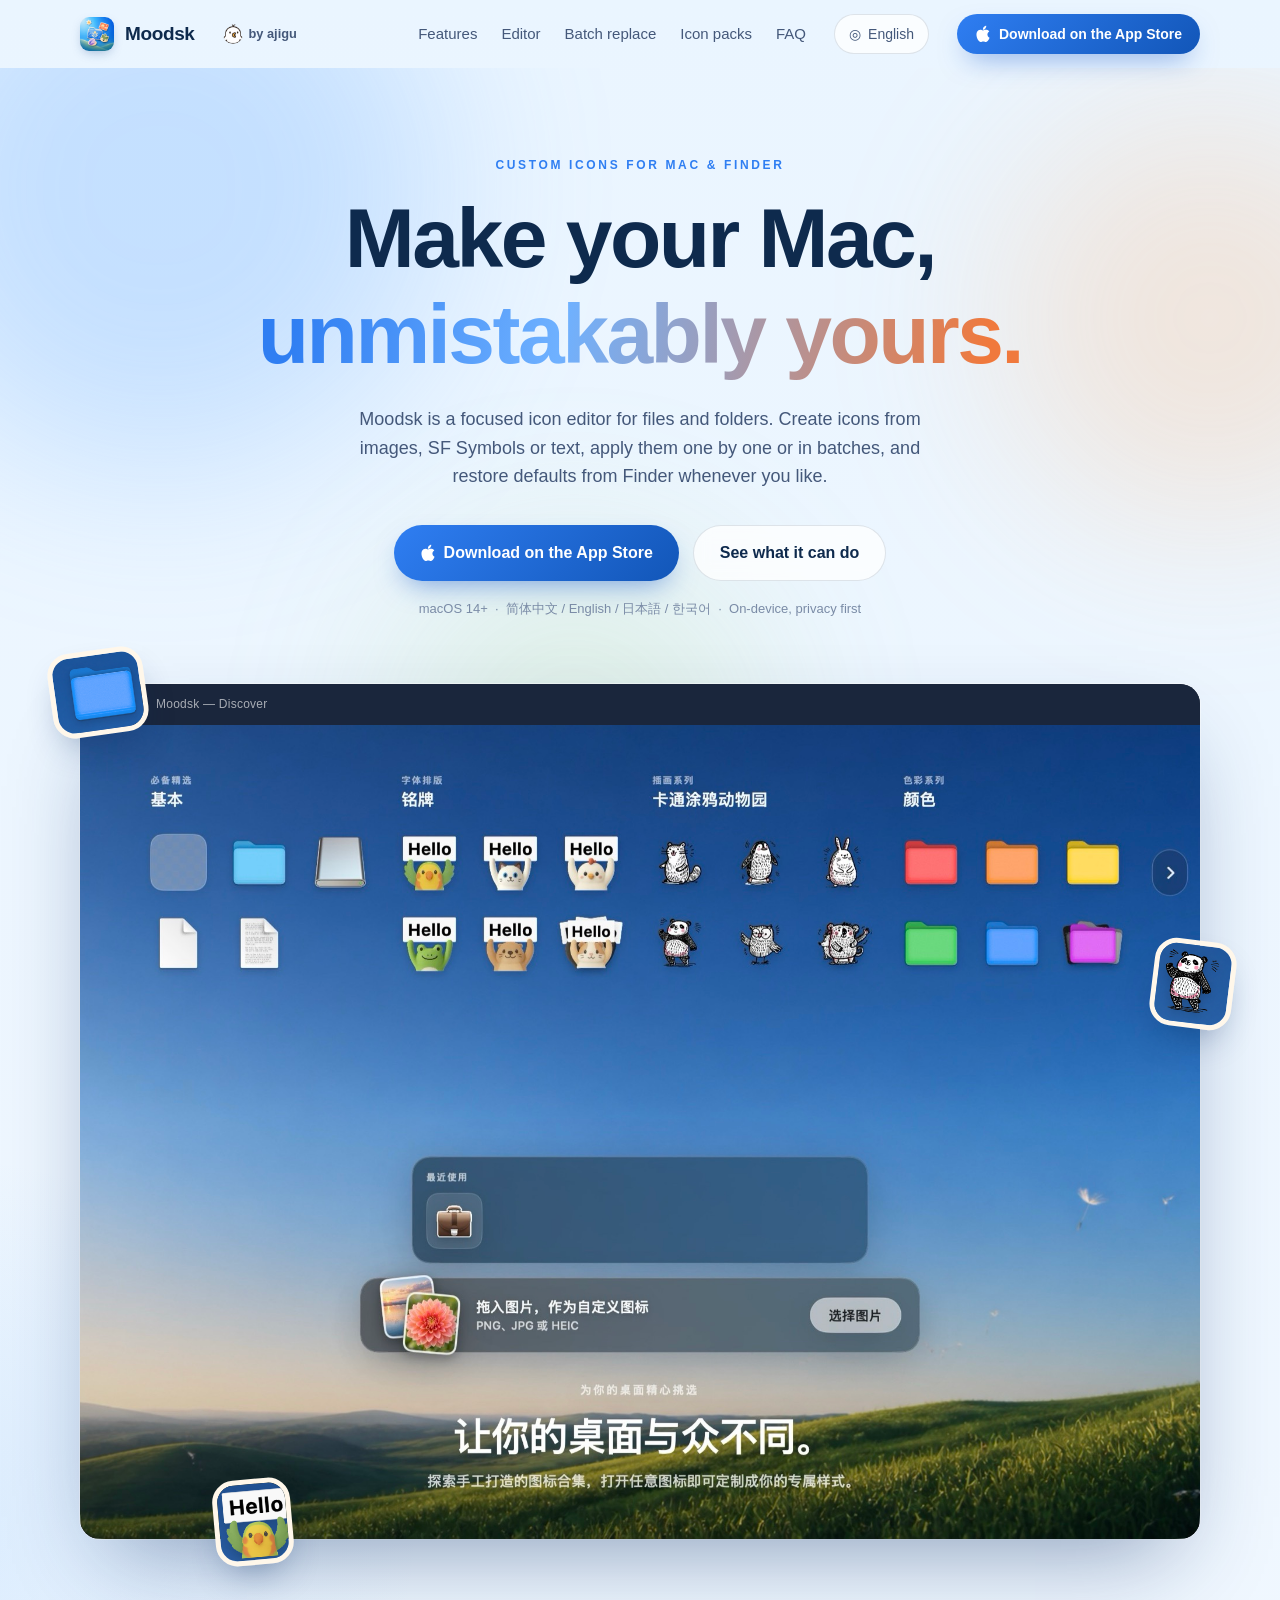
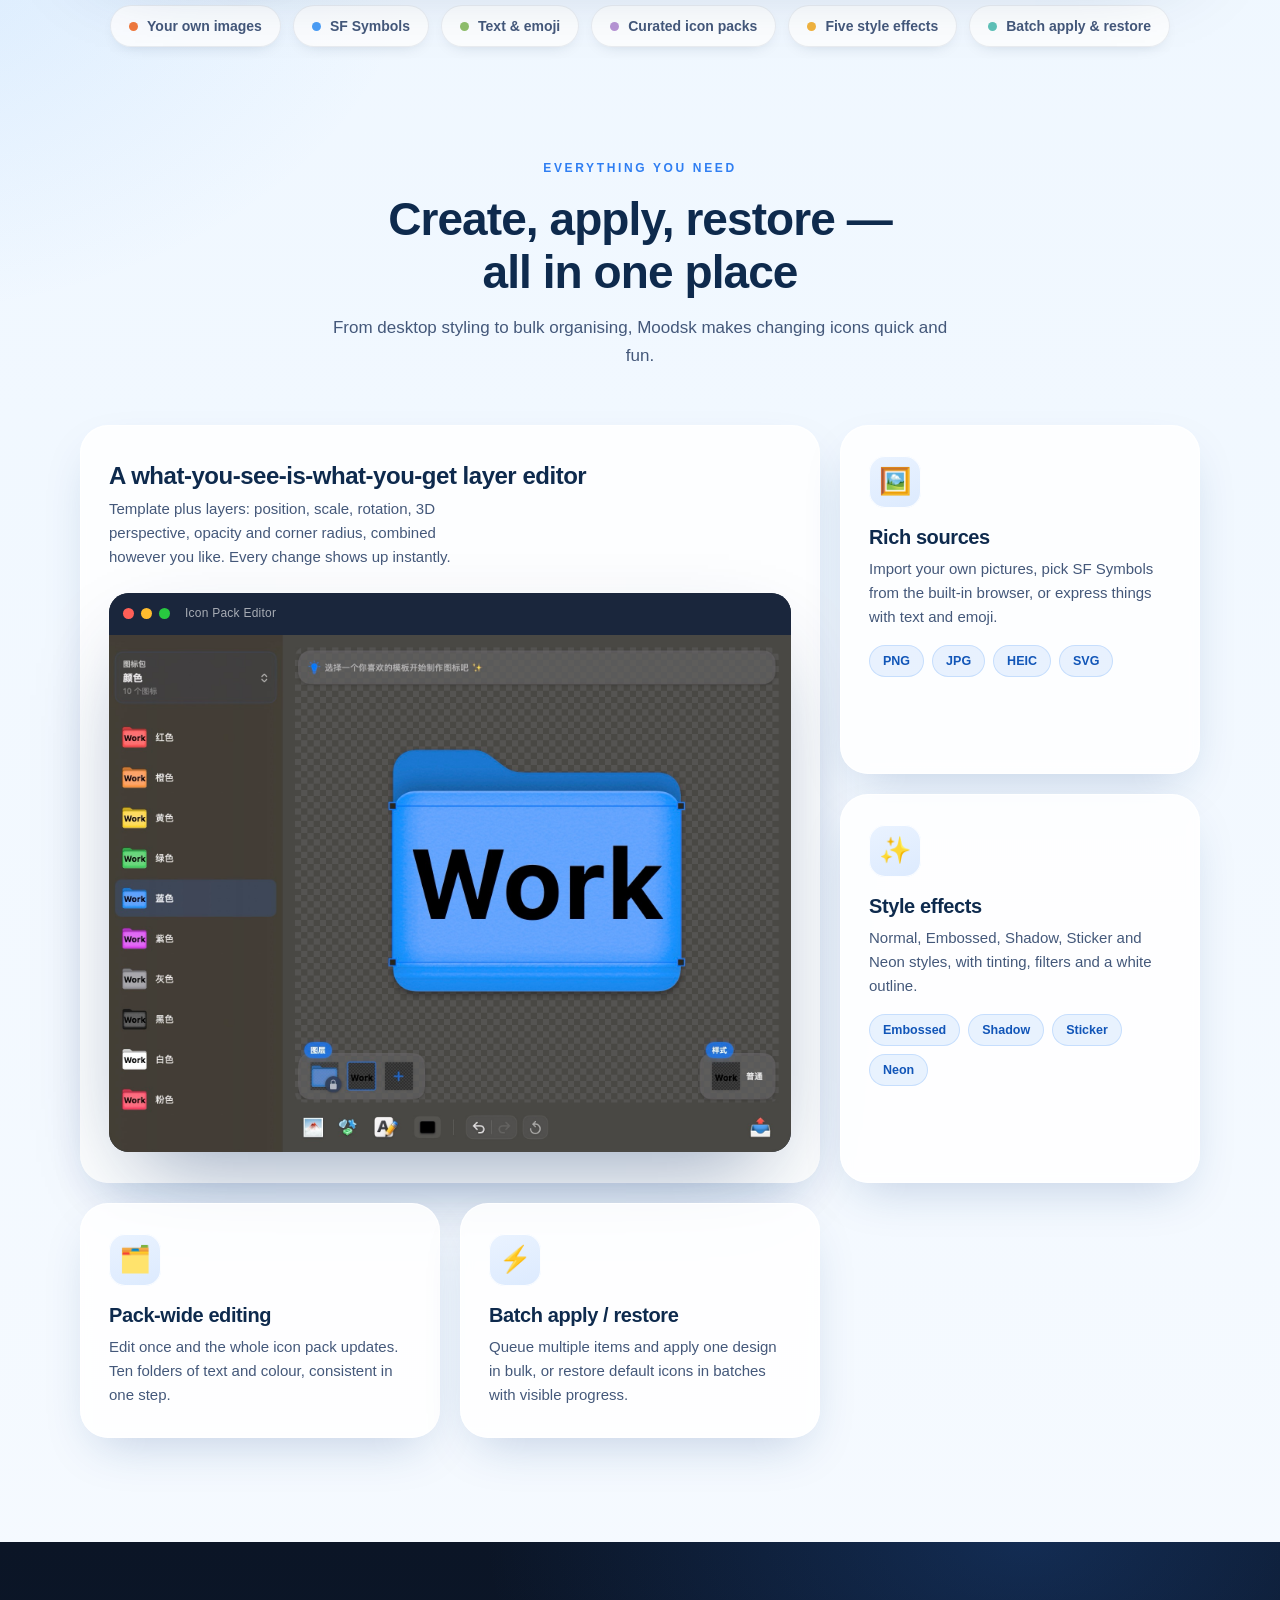
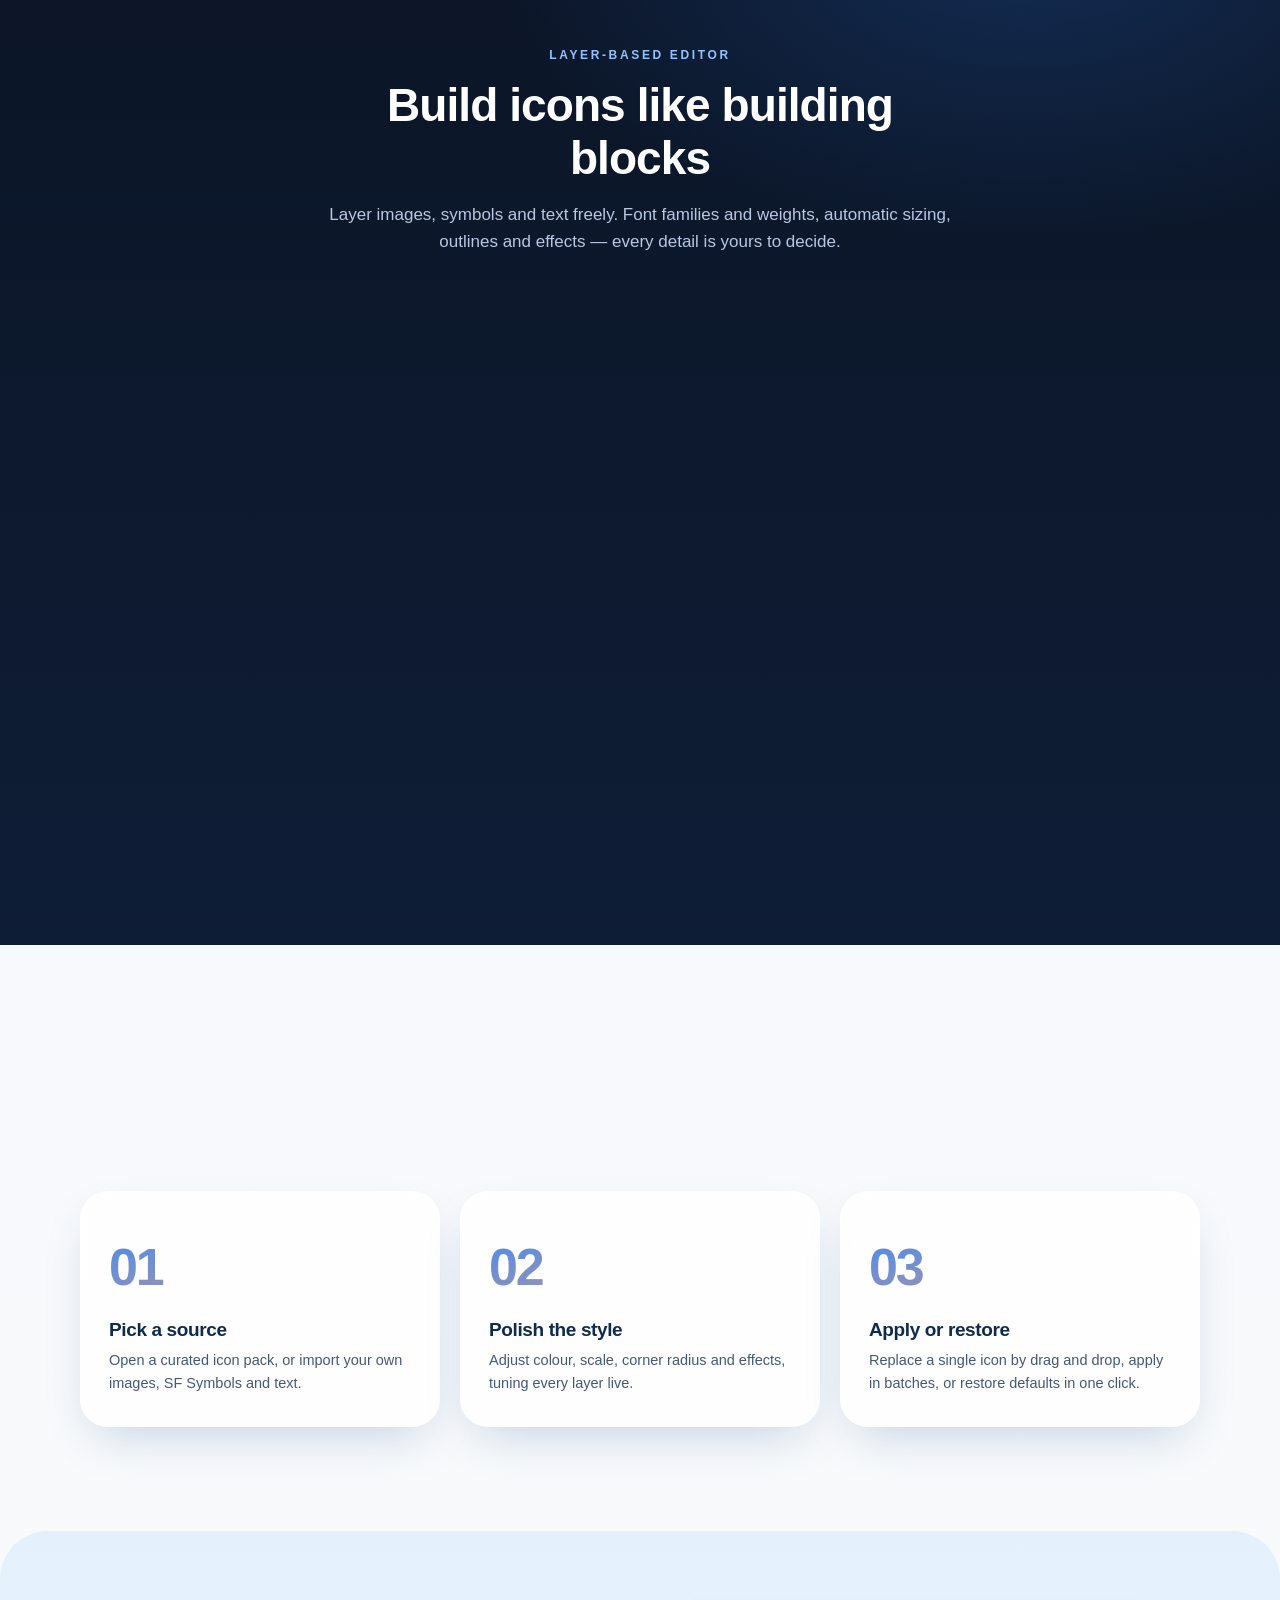
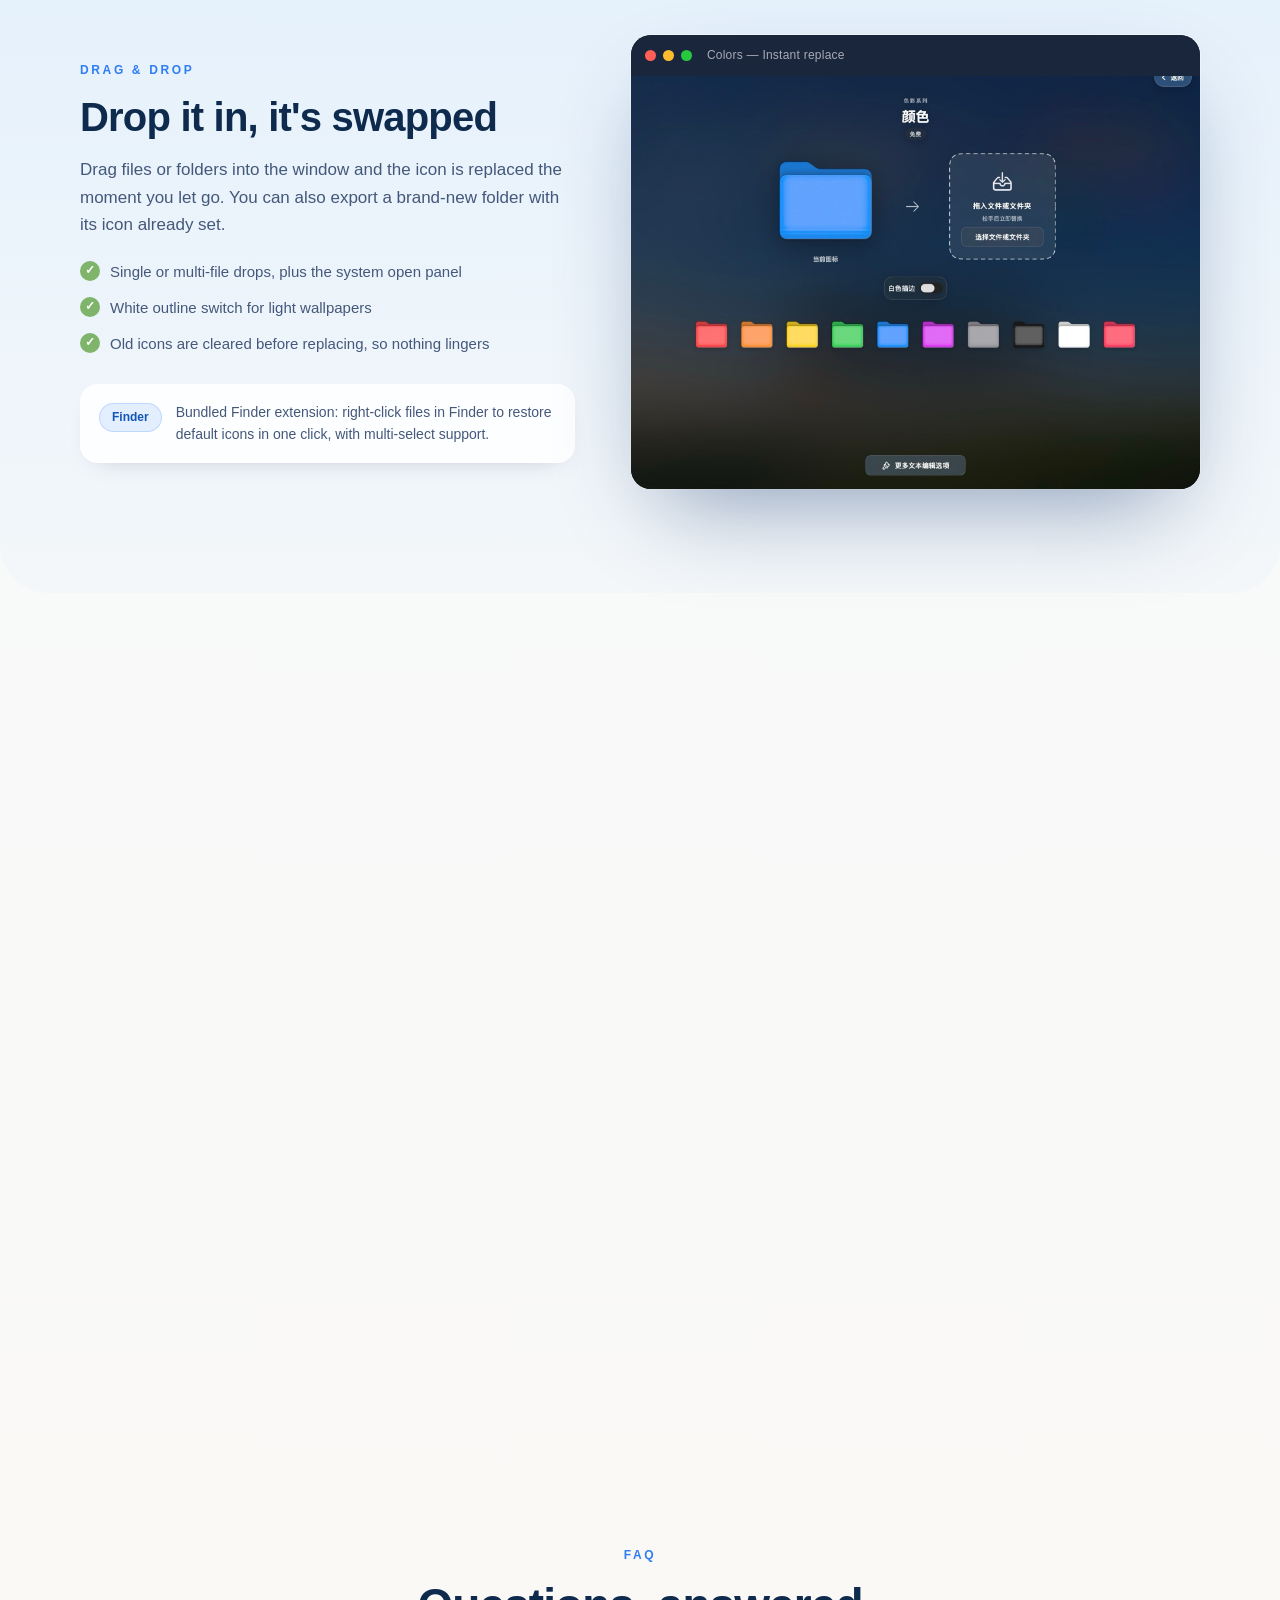
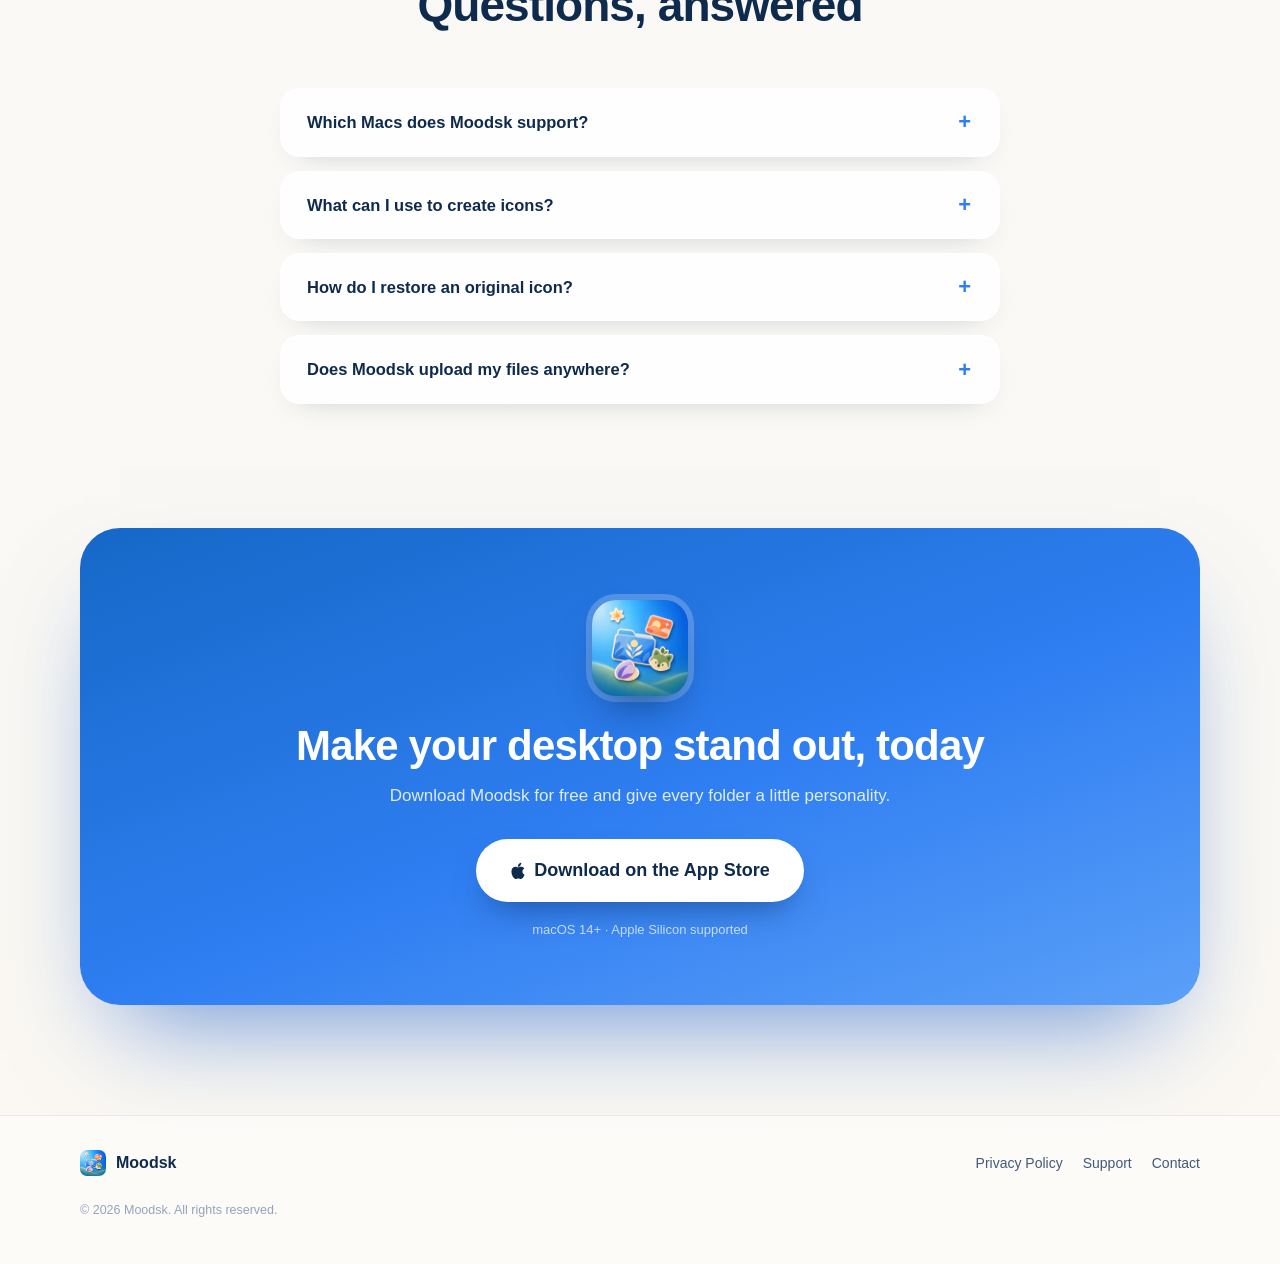
==== index.html @ b96a5981 "Honour the ?lang= hand-off from ajigu.com Visitors arriving from an English ajigu.com with ?lang=en " ====
<!DOCTYPE html>
<html lang="en-GB" data-locale="en-GB">
<head>
  <meta charset="UTF-8" />
  <meta name="viewport" content="width=device-width, initial-scale=1.0" />
  <meta name="theme-color" content="#eaf5ff" />
  <title>Moodsk — Custom Icons for Mac &amp; Finder</title>
  <meta name="description" content="Moodsk is a focused icon editor for macOS. Design file and folder icons from images, SF Symbols or text, apply them one by one or in batches, and restore defaults from Finder." />
  <link rel="canonical" href="https://moodsk.ajigu.com/" />
  <link rel="alternate" hreflang="en-GB" href="https://moodsk.ajigu.com/" />
  <link rel="alternate" hreflang="zh-Hans" href="https://moodsk.ajigu.com/zh-hans/" />
  <link rel="alternate" hreflang="ja" href="https://moodsk.ajigu.com/ja/" />
  <link rel="alternate" hreflang="ko" href="https://moodsk.ajigu.com/ko/" />
  <link rel="alternate" hreflang="x-default" href="https://moodsk.ajigu.com/" />
  <meta property="og:title" content="Moodsk — Custom Icons for Mac &amp; Finder" />
  <meta property="og:description" content="Design file and folder icons from images, SF Symbols or text, apply them one by one or in batches, and restore defaults from Finder." />
  <meta property="og:image" content="https://moodsk.ajigu.com/assets/og-image.jpg" />
  <meta property="og:type" content="website" />
  <meta property="og:url" content="https://moodsk.ajigu.com/" />
  <meta property="og:locale" content="en_GB" />
  <meta property="og:site_name" content="Moodsk" />
  <meta name="twitter:card" content="summary_large_image" />
  <link rel="icon" type="image/png" href="assets/favicon.png" />
  <link rel="apple-touch-icon" href="assets/apple-touch-icon.png" />
  <script type="application/ld+json">
  {
    "@context": "https://schema.org",
    "@type": "SoftwareApplication",
    "name": "Moodsk",
    "alternateName": ["Moodsk for Mac", "custom folder icons macOS", "folder icon maker", "file icon editor"],
    "operatingSystem": "macOS",
    "applicationCategory": "UtilitiesApplication",
    "description": "Moodsk is a focused icon editor for macOS. Design file and folder icons from images, SF Symbols or text, apply them one by one or in batches, and restore defaults from Finder.",
    "offers": { "@type": "Offer", "price": "0", "priceCurrency": "USD" },
    "url": "https://moodsk.ajigu.com/",
    "author": { "@type": "Organization", "name": "Ajigu", "url": "https://ajigu.com/" },
    "image": "https://moodsk.ajigu.com/assets/og-image.jpg"
  }
  </script>
  <script type="application/ld+json">
  {
    "@context": "https://schema.org",
    "@type": "FAQPage",
    "inLanguage": "en-GB",
    "mainEntity": [
      { "@type": "Question", "name": "Which Macs does Moodsk support?", "acceptedAnswer": { "@type": "Answer", "text": "Moodsk runs on macOS 14 or later, including Apple Silicon Macs." } },
      { "@type": "Question", "name": "What can I use to create icons?", "acceptedAnswer": { "@type": "Answer", "text": "Import your own images (PNG, JPG, HEIC or SVG), pick from thousands of SF Symbols, or compose icons from text and emoji. Curated icon packs are included." } },
      { "@type": "Question", "name": "How do I restore an original icon?", "acceptedAnswer": { "@type": "Answer", "text": "Drop the files back into Moodsk to restore them, or right-click any file in Finder and choose restore with the bundled Finder extension. Batch restore is supported." } },
      { "@type": "Question", "name": "Does Moodsk upload my files anywhere?", "acceptedAnswer": { "@type": "Answer", "text": "No. Rendering and icon application happen entirely on your Mac; Moodsk works offline and never uploads your data." } }
    ]
  }
  </script>
  <link rel="stylesheet" href="styles.css" />
</head>
<body>

  <!-- ============ Navigation ============ -->
  <header class="nav" id="top">
    <div class="nav-inner">
      <a class="brand" href="index.html" aria-label="Moodsk home">
        <img class="brand-icon" src="assets/appicon.jpg" alt="Moodsk app icon" />
        <span class="brand-name">Moodsk</span>
      </a>
      <a class="by-ajigu" href="https://ajigu.com/" rel="noopener noreferrer"><img src="assets/ajigu-logo.png" alt="" />by ajigu</a>
      <nav class="nav-links" aria-label="Main navigation">
        <a href="#features">Features</a>
        <a href="#editor">Editor</a>
        <a href="#replace">Batch replace</a>
        <a href="#packs">Icon packs</a>
        <a href="#faq">FAQ</a>
      </nav>
      <details class="language-switcher">
        <summary aria-label="Choose language"><span aria-hidden="true">◎</span> <span class="language-current">English</span></summary>
        <div class="language-menu">
          <a data-language="en-GB" href="./" lang="en-GB" aria-current="page">English</a>
          <a data-language="zh-Hans" href="zh-hans/" lang="zh-Hans">简体中文</a>
          <a data-language="ja" href="ja/" lang="ja">日本語</a>
          <a data-language="ko" href="ko/" lang="ko">한국어</a>
        </div>
      </details>
      <a class="btn btn-primary btn-sm" href="#download">
        <svg class="apple-logo" viewBox="0 0 14 17" aria-hidden="true"><path d="M11.62 9.06c.02 2.28 2 3.04 2.02 3.05-.02.05-.32 1.08-1.05 2.14-.63.92-1.29 1.83-2.32 1.85-1.02.02-1.34-.6-2.5-.6-1.17 0-1.53.58-2.5.62-1 .04-1.76-.99-2.4-1.9C1.6 12.4.6 8.85 1.9 6.46c.64-1.19 1.79-1.94 3.04-1.96.95-.02 1.85.64 2.5.64.64 0 1.77-.79 3.05-.67.52.02 1.98.21 2.92 1.58-.08.05-1.76 1.03-1.79 3.01zM9.72 3.25c.55-.67.93-1.6.82-2.52-.8.03-1.76.53-2.33 1.2-.52.6-.97 1.55-.85 2.47.89.07 1.8-.45 2.36-1.15z"/></svg>
        Download on the App Store
      </a>
    </div>
  </header>

  <!-- ============ Hero ============ -->
  <section class="hero">
    <div class="hero-bg" aria-hidden="true">
      <div class="glow glow-blue"></div>
      <div class="glow glow-orange"></div>
      <div class="glow glow-green"></div>
    </div>

    <div class="container hero-inner">
      <p class="eyebrow reveal">CUSTOM ICONS FOR MAC &amp; FINDER</p>
      <h1 class="hero-title reveal">Make your Mac,<br /><span class="grad">unmistakably yours.</span></h1>
      <p class="hero-sub reveal">
        Moodsk is a focused icon editor for files and folders. Create icons from images,
        SF Symbols or text, apply them one by one or in batches, and restore defaults
        from Finder whenever you like.
      </p>
      <div class="hero-actions reveal">
        <a class="btn btn-primary" href="#download">
          <svg class="apple-logo" viewBox="0 0 14 17" aria-hidden="true"><path d="M11.62 9.06c.02 2.28 2 3.04 2.02 3.05-.02.05-.32 1.08-1.05 2.14-.63.92-1.29 1.83-2.32 1.85-1.02.02-1.34-.6-2.5-.6-1.17 0-1.53.58-2.5.62-1 .04-1.76-.99-2.4-1.9C1.6 12.4.6 8.85 1.9 6.46c.64-1.19 1.79-1.94 3.04-1.96.95-.02 1.85.64 2.5.64.64 0 1.77-.79 3.05-.67.52.02 1.98.21 2.92 1.58-.08.05-1.76 1.03-1.79 3.01zM9.72 3.25c.55-.67.93-1.6.82-2.52-.8.03-1.76.53-2.33 1.2-.52.6-.97 1.55-.85 2.47.89.07 1.8-.45 2.36-1.15z"/></svg>
          Download on the App Store
        </a>
        <a class="btn btn-ghost" href="#features">See what it can do</a>
      </div>
      <p class="hero-meta reveal">macOS 14+ &nbsp;·&nbsp; 简体中文 / English / 日本語 / 한국어 &nbsp;·&nbsp; On-device, privacy first</p>

      <div class="hero-shot reveal">
        <img class="sticker sticker-a" src="assets/sticker-folder.png" alt="" aria-hidden="true" />
        <img class="sticker sticker-b" src="assets/sticker-panda.png" alt="" aria-hidden="true" />
        <img class="sticker sticker-c" src="assets/sticker-hello.png" alt="" aria-hidden="true" />
        <figure class="window-frame">
          <div class="window-bar">
            <span class="dot dot-r"></span><span class="dot dot-y"></span><span class="dot dot-g"></span>
            <span class="window-title">Moodsk — Discover</span>
          </div>
          <img src="assets/screens/discovery-hero.jpg" alt="Moodsk Discover home showing curated icon packs over a desktop theme" />
        </figure>
      </div>
    </div>
  </section>

  <!-- ============ Feature chips strip ============ -->
  <section class="chips-strip" aria-label="Supported icon sources">
    <div class="container chips-row reveal">
      <span class="chip"><span class="chip-dot" style="--c:#f0793c"></span>Your own images</span>
      <span class="chip"><span class="chip-dot" style="--c:#4a9df6"></span>SF Symbols</span>
      <span class="chip"><span class="chip-dot" style="--c:#8fbf6b"></span>Text &amp; emoji</span>
      <span class="chip"><span class="chip-dot" style="--c:#b794d4"></span>Curated icon packs</span>
      <span class="chip"><span class="chip-dot" style="--c:#f2b33d"></span>Five style effects</span>
      <span class="chip"><span class="chip-dot" style="--c:#5ec2b8"></span>Batch apply &amp; restore</span>
    </div>
  </section>

  <!-- ============ Features bento ============ -->
  <section class="section" id="features">
    <div class="container">
      <header class="section-head reveal">
        <p class="eyebrow">EVERYTHING YOU NEED</p>
        <h2>Create, apply, restore —<br class="br-m" />all in one place</h2>
        <p class="lede">From desktop styling to bulk organising, Moodsk makes changing icons quick and fun.</p>
      </header>

      <div class="bento">
        <article class="card card-wide reveal">
          <div class="card-copy">
            <h3>A what-you-see-is-what-you-get layer editor</h3>
            <p>Template plus layers: position, scale, rotation, 3D perspective, opacity and corner radius, combined however you like. Every change shows up instantly.</p>
          </div>
          <figure class="card-shot window-frame window-frame-dark">
            <div class="window-bar">
              <span class="dot dot-r"></span><span class="dot dot-y"></span><span class="dot dot-g"></span>
              <span class="window-title">Icon Pack Editor</span>
            </div>
            <img src="assets/screens/editor.jpg" alt="Moodsk icon pack editor with the layer canvas and pack sidebar" loading="lazy" />
          </figure>
        </article>

        <article class="card reveal">
          <div class="card-icon" aria-hidden="true">🖼️</div>
          <h3>Rich sources</h3>
          <p>Import your own pictures, pick SF Symbols from the built-in browser, or express things with text and emoji.</p>
          <div class="style-pills" aria-label="Supported image formats">
            <span class="pill">PNG</span><span class="pill">JPG</span><span class="pill">HEIC</span><span class="pill">SVG</span>
          </div>
        </article>

        <article class="card reveal">
          <div class="card-icon" aria-hidden="true">✨</div>
          <h3>Style effects</h3>
          <p>Normal, Embossed, Shadow, Sticker and Neon styles, with tinting, filters and a white outline.</p>
          <div class="style-pills" aria-label="Style effects">
            <span class="pill">Embossed</span><span class="pill">Shadow</span><span class="pill">Sticker</span><span class="pill">Neon</span>
          </div>
        </article>

        <article class="card reveal">
          <div class="card-icon" aria-hidden="true">🗂️</div>
          <h3>Pack-wide editing</h3>
          <p>Edit once and the whole icon pack updates. Ten folders of text and colour, consistent in one step.</p>
        </article>

        <article class="card reveal">
          <div class="card-icon" aria-hidden="true">⚡</div>
          <h3>Batch apply / restore</h3>
          <p>Queue multiple items and apply one design in bulk, or restore default icons in batches with visible progress.</p>
        </article>
      </div>
    </div>
  </section>

  <!-- ============ Editor dark showcase ============ -->
  <section class="section section-dark" id="editor">
    <div class="container">
      <header class="section-head reveal">
        <p class="eyebrow eyebrow-light">LAYER-BASED EDITOR</p>
        <h2>Build icons like building blocks</h2>
        <p class="lede lede-light">Layer images, symbols and text freely. Font families and weights, automatic sizing, outlines and effects — every detail is yours to decide.</p>
      </header>

      <div class="editor-grid">
        <figure class="window-frame window-frame-dark editor-shot reveal">
          <div class="window-bar">
            <span class="dot dot-r"></span><span class="dot dot-y"></span><span class="dot dot-g"></span>
            <span class="window-title">Work — Icon Pack Editor</span>
          </div>
          <img src="assets/screens/editor-text.jpg" alt="Adding a Work text layer to a whole icon pack in the editor" loading="lazy" />
        </figure>

        <ul class="editor-points">
          <li class="reveal"><strong>Live preview</strong><span>The selected layer is highlighted; border and radius guides appear as you scale.</span></li>
          <li class="reveal"><strong>Automatic sizing</strong><span>Text adapts to its container, so titles and monograms always fit.</span></li>
          <li class="reveal"><strong>Undo / redo</strong><span>Both edits and layer order can be reverted, so experiment freely.</span></li>
          <li class="reveal"><strong>Sharp export</strong><span>Icons render at 4×, staying crisp in Finder and on the desktop.</span></li>
        </ul>
      </div>
    </div>
  </section>

  <!-- ============ Workflow ============ -->
  <section class="section">
    <div class="container">
      <header class="section-head reveal">
        <p class="eyebrow">THREE SIMPLE STEPS</p>
        <h2>Fresh folders in three steps</h2>
      </header>
      <ol class="steps">
        <li class="step reveal">
          <span class="step-num" aria-hidden="true">01</span>
          <h3>Pick a source</h3>
          <p>Open a curated icon pack, or import your own images, SF Symbols and text.</p>
        </li>
        <li class="step reveal">
          <span class="step-num" aria-hidden="true">02</span>
          <h3>Polish the style</h3>
          <p>Adjust colour, scale, corner radius and effects, tuning every layer live.</p>
        </li>
        <li class="step reveal">
          <span class="step-num" aria-hidden="true">03</span>
          <h3>Apply or restore</h3>
          <p>Replace a single icon by drag and drop, apply in batches, or restore defaults in one click.</p>
        </li>
      </ol>
    </div>
  </section>

  <!-- ============ Quick replace ============ -->
  <section class="section section-tint" id="replace">
    <div class="container split">
      <div class="split-copy reveal">
        <p class="eyebrow">DRAG &amp; DROP</p>
        <h2>Drop it in, it's swapped</h2>
        <p class="lede">Drag files or folders into the window and the icon is replaced the moment you let go. You can also export a brand-new folder with its icon already set.</p>
        <ul class="tick-list">
          <li>Single or multi-file drops, plus the system open panel</li>
          <li>White outline switch for light wallpapers</li>
          <li>Old icons are cleared before replacing, so nothing lingers</li>
        </ul>
        <div class="finder-note reveal">
          <span class="finder-badge" aria-hidden="true"> Finder</span>
          <p>Bundled Finder extension: right-click files in Finder to restore default icons in one click, with multi-select support.</p>
        </div>
      </div>
      <figure class="window-frame split-shot reveal">
        <div class="window-bar">
          <span class="dot dot-r"></span><span class="dot dot-y"></span><span class="dot dot-g"></span>
          <span class="window-title">Colors — Instant replace</span>
        </div>
        <img src="assets/screens/quick-replace.jpg" alt="Drop files or folders to replace their icons right away" loading="lazy" />
      </figure>
    </div>
  </section>

  <!-- ============ Packs ============ -->
  <section class="section" id="packs">
    <div class="container">
      <header class="section-head reveal">
        <p class="eyebrow">CURATED PACKS</p>
        <h2>Curated packs, picked for your desktop</h2>
        <p class="lede">Open any icon and make it yours — change the text, the colour, add a badge. It's up to you.</p>
      </header>

      <div class="packs">
        <article class="pack reveal">
          <div class="pack-art"><img src="assets/pack-basic.jpg" alt="Basic icon pack preview" loading="lazy" /></div>
          <div class="pack-meta">
            <h3>Basic</h3><span>Essentials · Free</span>
          </div>
        </article>
        <article class="pack reveal">
          <div class="pack-art"><img src="assets/pack-placard.jpg" alt="Placard icon pack preview" loading="lazy" /></div>
          <div class="pack-meta">
            <h3>Placard</h3><span>Typography</span>
          </div>
        </article>
        <article class="pack reveal">
          <div class="pack-art"><img src="assets/pack-zoo.jpg" alt="Cartoon Doodle Zoo icon pack preview" loading="lazy" /></div>
          <div class="pack-meta">
            <h3>Cartoon Doodle Zoo</h3><span>Illustration</span>
          </div>
        </article>
        <article class="pack reveal">
          <div class="pack-art"><img src="assets/pack-color.jpg" alt="Colors icon pack preview" loading="lazy" /></div>
          <div class="pack-meta">
            <h3>Colors</h3><span>Colour series · Free</span>
          </div>
        </article>
      </div>
    </div>
  </section>

  <!-- ============ Privacy strip ============ -->
  <section class="privacy">
    <div class="container privacy-row reveal">
      <div class="privacy-item"><span aria-hidden="true">🔒</span><strong>On-device only</strong><small>Rendering and icon application happen locally. No network, no uploads.</small></div>
      <div class="privacy-item"><span aria-hidden="true">🌗</span><strong>Light &amp; dark</strong><small>Follows the system appearance with frosted materials and motion.</small></div>
      <div class="privacy-item"><span aria-hidden="true">🌐</span><strong>Four languages</strong><small>简体中文, English, 日本語 and 한국어 out of the box.</small></div>
    </div>
  </section>

  <!-- ============ FAQ ============ -->
  <section class="section faq-section" id="faq">
    <div class="container">
      <header class="section-head reveal">
        <p class="eyebrow">FAQ</p>
        <h2>Questions, answered</h2>
      </header>
      <div class="faq-list reveal">
        <details>
          <summary>Which Macs does Moodsk support?</summary>
          <p>Moodsk runs on macOS 14 or later, including Apple Silicon Macs.</p>
        </details>
        <details>
          <summary>What can I use to create icons?</summary>
          <p>Import your own images (PNG, JPG, HEIC or SVG), pick from thousands of SF Symbols, or compose icons from text and emoji. Curated icon packs are included.</p>
        </details>
        <details>
          <summary>How do I restore an original icon?</summary>
          <p>Drop the files back into Moodsk to restore them, or right-click any file in Finder and choose restore with the bundled Finder extension. Batch restore is supported.</p>
        </details>
        <details>
          <summary>Does Moodsk upload my files anywhere?</summary>
          <p>No. Rendering and icon application happen entirely on your Mac; Moodsk works offline and never uploads your data.</p>
        </details>
      </div>
    </div>
  </section>

  <!-- ============ Download CTA ============ -->
  <section class="download" id="download">
    <div class="container download-card reveal">
      <img class="download-icon" src="assets/appicon.jpg" alt="Moodsk app icon" />
      <h2>Make your desktop stand out, today</h2>
      <p>Download Moodsk for free and give every folder a little personality.</p>
      <!-- TODO: replace href with the real App Store URL once the app is live -->
      <a class="btn btn-primary btn-lg" href="#">
        <svg class="apple-logo" viewBox="0 0 14 17" aria-hidden="true"><path d="M11.62 9.06c.02 2.28 2 3.04 2.02 3.05-.02.05-.32 1.08-1.05 2.14-.63.92-1.29 1.83-2.32 1.85-1.02.02-1.34-.6-2.5-.6-1.17 0-1.53.58-2.5.62-1 .04-1.76-.99-2.4-1.9C1.6 12.4.6 8.85 1.9 6.46c.64-1.19 1.79-1.94 3.04-1.96.95-.02 1.85.64 2.5.64.64 0 1.77-.79 3.05-.67.52.02 1.98.21 2.92 1.58-.08.05-1.76 1.03-1.79 3.01zM9.72 3.25c.55-.67.93-1.6.82-2.52-.8.03-1.76.53-2.33 1.2-.52.6-.97 1.55-.85 2.47.89.07 1.8-.45 2.36-1.15z"/></svg>
        Download on the App Store
      </a>
      <small class="download-note">macOS 14+ · Apple Silicon supported</small>
    </div>
  </section>

  <!-- ============ Footer ============ -->
  <footer class="footer">
    <div class="container footer-inner">
      <div class="footer-brand">
        <img src="assets/appicon.jpg" alt="" aria-hidden="true" />
        <span>Moodsk</span>
      </div>
      <nav class="footer-links" aria-label="Footer links">
        <a href="privacy/">Privacy Policy</a>
        <a href="support/">Support</a>
        <a href="mailto:support@ajigu.com">Contact</a>
      </nav>
      <p class="footer-copy">© 2026 Moodsk. All rights reserved.</p>
    </div>
  </footer>

  <script src="language.js?v=2" defer></script>
  <script src="main.js"></script>
</body>
</html>
---- styles.css ----
/* ==========================================================================
   Moodsk marketing site — paper-cut sticker aesthetic inspired by the app icon
   ========================================================================== */

:root {
  --sky-1: #bfe0ff;
  --sky-2: #eaf5ff;
  --paper: #fbf8f2;
  --ink: #0e2a4d;
  --ink-soft: #44587a;
  --blue: #2f7ef2;
  --blue-deep: #1256b8;
  --orange: #f0793c;
  --green: #7fb56a;
  --purple: #a98bd4;
  --cream: #fff7ea;
  --card-border: rgba(255, 255, 255, 0.85);
  --shadow-soft: 0 20px 50px -18px rgba(18, 66, 133, 0.25);
  --shadow-frame: 0 40px 90px -30px rgba(10, 45, 100, 0.45);
  --radius-lg: 28px;
  --radius-md: 20px;
}

* { box-sizing: border-box; margin: 0; padding: 0; }

html { scroll-behavior: smooth; }

body {
  font-family: -apple-system, BlinkMacSystemFont, "SF Pro Display", "SF Pro Text",
    "PingFang SC", "Hiragino Sans GB", "Microsoft YaHei", "Helvetica Neue", sans-serif;
  color: var(--ink);
  background:
    radial-gradient(1200px 600px at 85% -5%, rgba(240, 121, 60, 0.10), transparent 60%),
    radial-gradient(1000px 700px at -10% 20%, rgba(74, 157, 246, 0.14), transparent 55%),
    linear-gradient(180deg, var(--sky-2) 0%, #f6faff 45%, var(--paper) 100%);
  line-height: 1.6;
  -webkit-font-smoothing: antialiased;
  overflow-x: hidden;
}

img { display: block; max-width: 100%; }

.container { width: min(1120px, calc(100% - 48px)); margin-inline: auto; }

/* ---------- Type ---------- */

.eyebrow {
  font-size: 12px;
  font-weight: 700;
  letter-spacing: 0.22em;
  color: var(--blue);
  margin-bottom: 14px;
}

.eyebrow-light { color: #8fc2ff; }

h1, h2, h3 { line-height: 1.15; letter-spacing: -0.02em; }

.section-head {
  text-align: center;
  max-width: 640px;
  margin: 0 auto 56px;
}

.section-head h2 {
  font-size: clamp(30px, 4.4vw, 46px);
  font-weight: 800;
}

.lede {
  margin-top: 16px;
  font-size: 17px;
  color: var(--ink-soft);
}

.lede-light { color: #b7c8e2; }

.br-m { display: none; }
@media (min-width: 720px) { .br-m { display: inline; } }

/* ---------- Buttons ---------- */

.btn {
  display: inline-flex;
  align-items: center;
  gap: 9px;
  border-radius: 999px;
  padding: 14px 26px;
  font-size: 16px;
  font-weight: 600;
  text-decoration: none;
  transition: transform 0.25s cubic-bezier(0.2, 0.7, 0.3, 1.2), box-shadow 0.25s ease, background 0.25s ease;
}

.btn-primary {
  color: #fff;
  background: linear-gradient(135deg, var(--blue) 0%, var(--blue-deep) 100%);
  box-shadow: 0 12px 28px -10px rgba(24, 90, 200, 0.55);
}

.btn-primary:hover { transform: translateY(-2px); box-shadow: 0 18px 34px -12px rgba(24, 90, 200, 0.6); }

.btn-ghost {
  color: var(--ink);
  background: rgba(255, 255, 255, 0.75);
  border: 1px solid rgba(14, 42, 77, 0.12);
  backdrop-filter: blur(8px);
}

.btn-ghost:hover { transform: translateY(-2px); background: #fff; }

.btn-sm { padding: 9px 18px; font-size: 14px; }
.btn-lg { padding: 17px 34px; font-size: 18px; }

.apple-logo { width: 15px; height: 18px; fill: currentColor; flex: none; }

/* ---------- Navigation ---------- */

.nav {
  position: sticky;
  top: 0;
  z-index: 50;
  padding: 14px 0;
  transition: background 0.3s ease, box-shadow 0.3s ease;
}

.nav.scrolled {
  background: rgba(250, 252, 255, 0.78);
  backdrop-filter: blur(18px) saturate(1.4);
  box-shadow: 0 1px 0 rgba(14, 42, 77, 0.07), 0 10px 30px -18px rgba(14, 42, 77, 0.25);
}

.nav-inner {
  width: min(1120px, calc(100% - 48px));
  margin-inline: auto;
  display: flex;
  align-items: center;
  gap: 28px;
}

.brand { display: flex; align-items: center; gap: 11px; text-decoration: none; color: var(--ink); }

.brand-icon {
  width: 34px; height: 34px;
  border-radius: 9px;
  box-shadow: 0 4px 12px -4px rgba(18, 66, 133, 0.4);
}

.brand-name { font-size: 19px; font-weight: 800; letter-spacing: -0.02em; }

.by-ajigu {
  display: inline-flex;
  align-items: center;
  gap: 6px;
  text-decoration: none;
  font-size: 0.8rem;
  font-weight: 600;
  color: var(--ink-soft);
  white-space: nowrap;
}

.by-ajigu img { width: 20px; height: 20px; border-radius: 50%; }
.by-ajigu:hover { color: var(--ink); }

.nav-links { display: flex; gap: 24px; margin-left: auto; }

.nav-links a {
  color: var(--ink-soft);
  text-decoration: none;
  font-size: 15px;
  font-weight: 500;
  transition: color 0.2s ease;
}

.nav-links a:hover { color: var(--ink); }

@media (max-width: 860px) { .nav-links { display: none; } .nav-inner .btn { margin-left: auto; } }

/* ---------- Hero ---------- */

.hero { position: relative; padding: 88px 0 40px; }

.hero-bg { position: absolute; inset: 0; overflow: hidden; pointer-events: none; }

.glow { position: absolute; border-radius: 50%; filter: blur(90px); opacity: 0.55; }
.glow-blue   { width: 560px; height: 560px; background: rgba(96, 168, 255, 0.5);  top: -160px; left: -120px; }
.glow-orange { width: 420px; height: 420px; background: rgba(255, 176, 110, 0.42); top: 40px;  right: -140px; }
.glow-green  { width: 380px; height: 380px; background: rgba(160, 210, 130, 0.35); top: 480px; left: 30%; }

.hero-inner { position: relative; text-align: center; }

.hero-title {
  font-size: clamp(44px, 7.6vw, 84px);
  font-weight: 800;
  letter-spacing: -0.03em;
}

.grad {
  background: linear-gradient(100deg, var(--blue) 5%, #6fb1ff 40%, var(--orange) 95%);
  -webkit-background-clip: text;
  background-clip: text;
  color: transparent;
}

.hero-sub {
  max-width: 620px;
  margin: 22px auto 0;
  font-size: 18px;
  color: var(--ink-soft);
}

.hero-actions {
  margin-top: 34px;
  display: flex;
  justify-content: center;
  gap: 14px;
  flex-wrap: wrap;
}

.hero-meta { margin-top: 18px; font-size: 13px; color: #7a8ba6; }

/* Hero screenshot inside a macOS-style window frame */

.hero-shot { position: relative; margin-top: 64px; }

.window-frame {
  border-radius: var(--radius-md);
  overflow: hidden;
  background: #101d31;
  box-shadow: var(--shadow-frame), 0 0 0 1px rgba(255, 255, 255, 0.55);
}

.window-frame img { width: 100%; height: auto; }

.window-bar {
  display: flex;
  align-items: center;
  gap: 7px;
  padding: 11px 14px;
  background: rgba(28, 40, 61, 0.92);
}

.dot { width: 11px; height: 11px; border-radius: 50%; flex: none; }
.dot-r { background: #ff5f57; }
.dot-y { background: #febc2e; }
.dot-g { background: #28c840; }

.window-title {
  margin-left: 8px;
  font-size: 12px;
  color: rgba(255, 255, 255, 0.62);
  letter-spacing: 0.02em;
}

/* Floating sticker chips around the hero shot */

.sticker {
  position: absolute;
  z-index: 2;
  border-radius: 22px;
  border: 5px solid var(--cream);
  box-shadow: 0 18px 36px -14px rgba(10, 45, 100, 0.45);
  animation: float 6s ease-in-out infinite alternate;
}

.sticker-a { width: 96px; top: -34px; left: -30px;  transform: rotate(-8deg); }
.sticker-b { width: 82px; top: 30%;  right: -34px;  transform: rotate(7deg);  animation-delay: 1.6s; }
.sticker-c { width: 78px; bottom: -26px; left: 12%; transform: rotate(-5deg); animation-delay: 3.1s; }

@keyframes float {
  from { margin-top: 0; }
  to   { margin-top: -14px; }
}

@media (max-width: 720px) {
  .sticker { display: none; }
  .hero { padding-top: 64px; }
}

/* ---------- Chips strip ---------- */

.chips-strip { padding: 26px 0 8px; }

.chips-row {
  display: flex;
  flex-wrap: wrap;
  justify-content: center;
  gap: 12px;
}

.chip {
  display: inline-flex;
  align-items: center;
  gap: 9px;
  padding: 9px 18px;
  border-radius: 999px;
  background: rgba(255, 255, 255, 0.8);
  border: 1px solid rgba(14, 42, 77, 0.08);
  font-size: 14px;
  font-weight: 600;
  color: var(--ink-soft);
  box-shadow: 0 6px 16px -10px rgba(14, 42, 77, 0.25);
}

.chip-dot { width: 9px; height: 9px; border-radius: 50%; background: var(--c, var(--blue)); }

/* ---------- Sections ---------- */

.section { padding: 104px 0; }

.section-dark {
  background:
    radial-gradient(900px 500px at 80% 0%, rgba(47, 126, 242, 0.22), transparent 60%),
    linear-gradient(180deg, #0b1526 0%, #0e1d36 100%);
  color: #f2f6fd;
}

.section-dark h2 { color: #fff; }

.section-tint {
  background: linear-gradient(180deg, rgba(191, 224, 255, 0.35), rgba(191, 224, 255, 0.08));
  border-radius: 48px;
}

/* ---------- Bento features ---------- */

.bento {
  display: grid;
  grid-template-columns: repeat(12, 1fr);
  gap: 20px;
}

.card {
  grid-column: span 4;
  background: rgba(255, 255, 255, 0.86);
  border: 1px solid var(--card-border);
  border-radius: var(--radius-lg);
  padding: 30px 28px;
  box-shadow: var(--shadow-soft);
  backdrop-filter: blur(6px);
  transition: transform 0.3s ease, box-shadow 0.3s ease;
}

.card:hover { transform: translateY(-5px); box-shadow: 0 30px 60px -22px rgba(18, 66, 133, 0.35); }

.card-wide {
  grid-column: span 8;
  grid-row: span 2;
  display: flex;
  flex-direction: column;
  gap: 24px;
}

.card h3 { font-size: 20px; font-weight: 700; margin-bottom: 8px; }

.card p { font-size: 15px; color: var(--ink-soft); }

.card-icon {
  width: 52px; height: 52px;
  display: grid; place-items: center;
  font-size: 26px;
  border-radius: 16px;
  background: linear-gradient(160deg, #eaf3ff, #dceafe);
  margin-bottom: 18px;
  box-shadow: inset 0 0 0 1px rgba(255, 255, 255, 0.9);
}

.card-copy { padding-top: 6px; }

.card-copy h3 { font-size: 24px; }

.card-copy p { max-width: 46ch; }

.card-shot { margin-top: auto; }

.style-pills { display: flex; flex-wrap: wrap; gap: 8px; margin-top: 16px; }

.pill {
  font-size: 12.5px;
  font-weight: 600;
  color: var(--blue-deep);
  background: rgba(47, 126, 242, 0.1);
  border: 1px solid rgba(47, 126, 242, 0.18);
  padding: 5px 13px;
  border-radius: 999px;
}

@media (max-width: 980px) {
  .card, .card-wide { grid-column: span 12; }
  .card-wide { grid-row: auto; }
}

/* ---------- Editor dark section ---------- */

.editor-grid {
  display: grid;
  grid-template-columns: 1.5fr 1fr;
  gap: 48px;
  align-items: center;
}

.editor-points { list-style: none; display: grid; gap: 26px; }

.editor-points li {
  display: grid;
  gap: 4px;
  padding-left: 18px;
  border-left: 3px solid rgba(143, 194, 255, 0.55);
}

.editor-points strong { font-size: 17px; color: #fff; }

.editor-points span { font-size: 14.5px; color: #a9bcd9; }

@media (max-width: 980px) {
  .editor-grid { grid-template-columns: 1fr; }
}

/* ---------- Workflow steps ---------- */

.steps {
  list-style: none;
  display: grid;
  grid-template-columns: repeat(3, 1fr);
  gap: 20px;
  counter-reset: step;
}

.step {
  position: relative;
  background: rgba(255, 255, 255, 0.86);
  border: 1px solid var(--card-border);
  border-radius: var(--radius-lg);
  padding: 34px 28px 30px;
  box-shadow: var(--shadow-soft);
  overflow: hidden;
}

.step-num {
  display: block;
  font-size: 52px;
  font-weight: 800;
  letter-spacing: -0.04em;
  background: linear-gradient(160deg, rgba(47, 126, 242, 0.9), rgba(240, 121, 60, 0.75));
  -webkit-background-clip: text;
  background-clip: text;
  color: transparent;
  margin-bottom: 10px;
}

.step h3 { font-size: 19px; margin-bottom: 8px; }

.step p { font-size: 14.5px; color: var(--ink-soft); }

@media (max-width: 860px) { .steps { grid-template-columns: 1fr; } }

/* ---------- Split (quick replace) ---------- */

.split {
  display: grid;
  grid-template-columns: 1fr 1.15fr;
  gap: 56px;
  align-items: center;
}

.split-copy h2 { font-size: clamp(28px, 3.8vw, 40px); font-weight: 800; }

.tick-list { list-style: none; margin-top: 22px; display: grid; gap: 12px; }

.tick-list li {
  position: relative;
  padding-left: 30px;
  font-size: 15px;
  color: var(--ink-soft);
}

.tick-list li::before {
  content: "✓";
  position: absolute;
  left: 0; top: 1px;
  width: 20px; height: 20px;
  display: grid; place-items: center;
  font-size: 12px;
  font-weight: 700;
  color: #fff;
  background: var(--green);
  border-radius: 50%;
}

.finder-note {
  margin-top: 28px;
  display: flex;
  gap: 14px;
  align-items: flex-start;
  background: rgba(255, 255, 255, 0.85);
  border: 1px solid var(--card-border);
  border-radius: 18px;
  padding: 16px 18px;
  box-shadow: 0 10px 26px -18px rgba(14, 42, 77, 0.35);
}

.finder-note p { font-size: 14px; color: var(--ink-soft); }

.finder-badge {
  flex: none;
  font-size: 12px;
  font-weight: 700;
  color: var(--blue-deep);
  background: rgba(47, 126, 242, 0.12);
  border: 1px solid rgba(47, 126, 242, 0.2);
  border-radius: 999px;
  padding: 4px 12px;
  margin-top: 2px;
}

.split-shot { margin: 0; }

@media (max-width: 980px) { .split { grid-template-columns: 1fr; gap: 36px; } }

/* ---------- Packs ---------- */

.packs {
  display: grid;
  grid-template-columns: repeat(4, 1fr);
  gap: 20px;
}

.pack {
  background: rgba(255, 255, 255, 0.9);
  border: 1px solid var(--card-border);
  border-radius: var(--radius-lg);
  padding: 12px 12px 16px;
  box-shadow: var(--shadow-soft);
  transition: transform 0.3s ease, box-shadow 0.3s ease;
}

.pack:hover { transform: translateY(-6px) rotate(-0.5deg); box-shadow: 0 32px 64px -24px rgba(18, 66, 133, 0.4); }

.pack-art {
  border-radius: 18px;
  overflow: hidden;
  aspect-ratio: 43 / 30;
}

.pack-art img { width: 100%; height: 100%; object-fit: cover; transition: transform 0.5s ease; }

.pack:hover .pack-art img { transform: scale(1.05); }

.pack-meta { display: flex; align-items: baseline; justify-content: space-between; gap: 8px; padding: 14px 6px 0; }

.pack-meta h3 { font-size: 16px; font-weight: 700; }

.pack-meta span { font-size: 12px; color: #8496b3; white-space: nowrap; }

@media (max-width: 980px) { .packs { grid-template-columns: repeat(2, 1fr); } }
@media (max-width: 560px) { .packs { grid-template-columns: 1fr; } }

/* ---------- Privacy strip ---------- */

.privacy { padding: 30px 0 90px; }

.privacy-row {
  display: grid;
  grid-template-columns: repeat(3, 1fr);
  gap: 20px;
}

.privacy-item {
  display: grid;
  grid-template-columns: auto 1fr;
  grid-template-rows: auto auto;
  column-gap: 14px;
  align-items: center;
  background: rgba(255, 255, 255, 0.8);
  border: 1px solid var(--card-border);
  border-radius: 22px;
  padding: 20px 22px;
  box-shadow: 0 12px 30px -20px rgba(14, 42, 77, 0.3);
}

.privacy-item span { grid-row: span 2; font-size: 26px; }

.privacy-item strong { font-size: 15.5px; }

.privacy-item small { font-size: 13px; color: var(--ink-soft); }

@media (max-width: 860px) { .privacy-row { grid-template-columns: 1fr; } }

/* ---------- Download CTA ---------- */

.download { padding: 20px 0 110px; }

.download-card {
  text-align: center;
  background:
    radial-gradient(700px 340px at 50% -60%, rgba(255, 255, 255, 0.5), transparent 70%),
    linear-gradient(160deg, #1668c7 0%, #2f7ef2 55%, #5ba0f8 100%);
  color: #fff;
  border-radius: 40px;
  padding: 72px 32px 64px;
  box-shadow: 0 50px 100px -40px rgba(18, 86, 200, 0.65);
}

.download-icon {
  width: 96px; height: 96px;
  border-radius: 24px;
  margin: 0 auto 26px;
  box-shadow: 0 22px 44px -16px rgba(4, 32, 74, 0.6), 0 0 0 6px rgba(255, 255, 255, 0.22);
}

.download-card h2 { font-size: clamp(28px, 4.2vw, 42px); font-weight: 800; }

.download-card p { margin: 12px 0 30px; font-size: 17px; color: rgba(255, 255, 255, 0.85); }

.download-card .btn-primary {
  background: #fff;
  color: var(--ink);
  box-shadow: 0 16px 34px -14px rgba(4, 32, 74, 0.55);
}

.download-note { display: block; margin-top: 18px; font-size: 13px; color: rgba(255, 255, 255, 0.7); }

/* ---------- Footer ---------- */

.footer { border-top: 1px solid rgba(14, 42, 77, 0.08); padding: 34px 0 44px; background: rgba(255,255,255,0.5); }

.footer-inner {
  display: flex;
  align-items: center;
  gap: 24px;
  flex-wrap: wrap;
}

.footer-brand { display: flex; align-items: center; gap: 10px; font-weight: 800; }

.footer-brand img { width: 26px; height: 26px; border-radius: 7px; }

.footer-links { display: flex; gap: 20px; margin-left: auto; }

.footer-links a { color: var(--ink-soft); text-decoration: none; font-size: 14px; }

.footer-links a:hover { color: var(--ink); }

.footer-copy { width: 100%; font-size: 12.5px; color: #93a3bd; }

/* ---------- Support and privacy pages ---------- */

.legal-page { min-height: 100vh; }

.legal-nav {
  padding: 22px 0;
  border-bottom: 1px solid rgba(14, 42, 77, 0.08);
  background: rgba(250, 252, 255, 0.7);
  backdrop-filter: blur(18px) saturate(1.4);
}

.legal-nav-inner {
  width: min(820px, calc(100% - 48px));
  margin-inline: auto;
  display: flex;
  align-items: center;
  justify-content: space-between;
  gap: 24px;
}

.legal-back {
  color: var(--ink-soft);
  font-size: 14px;
  font-weight: 600;
  text-decoration: none;
}

.legal-back:hover { color: var(--ink); }

.legal-main {
  width: min(820px, calc(100% - 48px));
  margin-inline: auto;
  padding: 72px 0 96px;
}

.legal-heading { margin-bottom: 38px; }

.legal-heading h1 {
  font-size: clamp(38px, 7vw, 62px);
  font-weight: 800;
  margin-bottom: 14px;
}

.legal-heading p { color: var(--ink-soft); font-size: 17px; }

.language-list { display: grid; gap: 14px; }

.language-card {
  overflow: hidden;
  background: rgba(255, 255, 255, 0.84);
  border: 1px solid var(--card-border);
  border-radius: 24px;
  box-shadow: var(--shadow-soft);
}

.language-card summary {
  display: flex;
  align-items: center;
  justify-content: space-between;
  gap: 20px;
  padding: 20px 24px;
  cursor: pointer;
  font-weight: 750;
  list-style: none;
}

.language-card summary::-webkit-details-marker { display: none; }

.language-card summary::after {
  content: "+";
  color: var(--blue);
  font-size: 24px;
  font-weight: 500;
}

.language-card[open] summary::after { content: "−"; }

.legal-content {
  padding: 2px 24px 28px;
  border-top: 1px solid rgba(14, 42, 77, 0.07);
}

.legal-content h2 { font-size: 22px; margin: 28px 0 10px; }
.legal-content h3 { font-size: 17px; margin: 24px 0 8px; }
.legal-content p, .legal-content li { color: var(--ink-soft); font-size: 15px; }
.legal-content ul { padding-left: 22px; display: grid; gap: 7px; }
.legal-content a { color: var(--blue-deep); }
.legal-content .legal-date { margin-top: 20px; color: #7d8faa; font-size: 13px; }

.support-contact {
  margin-top: 34px;
  padding: 28px;
  text-align: center;
  border-radius: 24px;
  color: #fff;
  background: linear-gradient(135deg, var(--blue) 0%, var(--blue-deep) 100%);
  box-shadow: 0 24px 48px -24px rgba(24, 90, 200, 0.7);
}

.support-contact h2 { font-size: 24px; margin-bottom: 8px; }
.support-contact p { color: rgba(255, 255, 255, 0.8); margin-bottom: 20px; }
.support-contact .btn-primary {
  color: var(--ink);
  background: #fff;
  box-shadow: 0 14px 30px -16px rgba(4, 32, 74, 0.7);
}

@media (max-width: 560px) {
  .legal-nav-inner, .legal-main { width: min(100% - 32px, 820px); }
  .legal-main { padding: 52px 0 72px; }
  .language-card summary { padding: 18px 20px; }
  .legal-content { padding: 2px 20px 24px; }
}

/* ---------- Language switcher ---------- */

.language-switcher { position: relative; font-size: 14px; }

.language-switcher summary {
  cursor: pointer;
  list-style: none;
  color: var(--ink-soft);
  white-space: nowrap;
  display: inline-flex;
  align-items: center;
  gap: 7px;
  min-height: 38px;
  padding: 8px 14px;
  border: 1px solid rgba(14, 42, 77, 0.12);
  border-radius: 999px;
  background: rgba(255, 255, 255, 0.75);
  transition: color 0.2s ease, background 0.2s ease;
}

.language-switcher summary::-webkit-details-marker { display: none; }
.language-switcher summary::marker { content: ""; }
.language-switcher summary:hover { color: var(--ink); background: #fff; }
.language-switcher[open] summary { color: var(--ink); background: #fff; }

.language-menu {
  position: absolute;
  right: 0;
  top: calc(100% + 8px);
  background: #fff;
  border: 1px solid rgba(14, 42, 77, 0.1);
  border-radius: 14px;
  padding: 6px;
  display: flex;
  flex-direction: column;
  min-width: 148px;
  box-shadow: 0 14px 34px -14px rgba(14, 42, 77, 0.35);
  z-index: 60;
}

.language-menu a {
  padding: 8px 13px;
  border-radius: 9px;
  text-decoration: none;
  color: var(--ink-soft);
  white-space: nowrap;
}

.language-menu a:hover { background: rgba(47, 126, 242, 0.08); color: var(--ink); }
.language-menu a[aria-current="page"] { color: var(--blue-deep); font-weight: 700; }

@media (max-width: 860px) {
  .language-menu {
    position: fixed;
    top: 70px;
    left: 14px;
    right: 14px;
    min-width: 0;
  }
}

/* ---------- FAQ ---------- */

.faq-section { padding-top: 20px; }

.faq-list { max-width: 720px; margin-inline: auto; display: grid; gap: 14px; }

.faq-list details {
  background: rgba(255, 255, 255, 0.86);
  border: 1px solid var(--card-border);
  border-radius: 20px;
  padding: 20px 26px;
  box-shadow: 0 12px 30px -20px rgba(14, 42, 77, 0.3);
}

.faq-list summary {
  cursor: pointer;
  list-style: none;
  font-weight: 700;
  font-size: 16.5px;
  position: relative;
  padding-right: 30px;
}

.faq-list summary::-webkit-details-marker { display: none; }
.faq-list summary::marker { content: ""; }

.faq-list summary::after {
  content: "+";
  position: absolute;
  right: 2px;
  top: 50%;
  transform: translateY(-50%);
  font-size: 22px;
  font-weight: 600;
  color: var(--blue);
  transition: transform 0.25s ease;
}

.faq-list details[open] summary::after { transform: translateY(-50%) rotate(45deg); }

.faq-list details p { margin-top: 10px; font-size: 15px; color: var(--ink-soft); }

/* ---------- Reveal on scroll ---------- */

.reveal {
  opacity: 0;
  transform: translateY(26px);
  transition: opacity 0.7s ease, transform 0.7s cubic-bezier(0.2, 0.65, 0.25, 1);
}

.reveal.visible { opacity: 1; transform: none; }

@media (prefers-reduced-motion: reduce) {
  html { scroll-behavior: auto; }
  .reveal { opacity: 1; transform: none; transition: none; }
  .sticker { animation: none; }
}
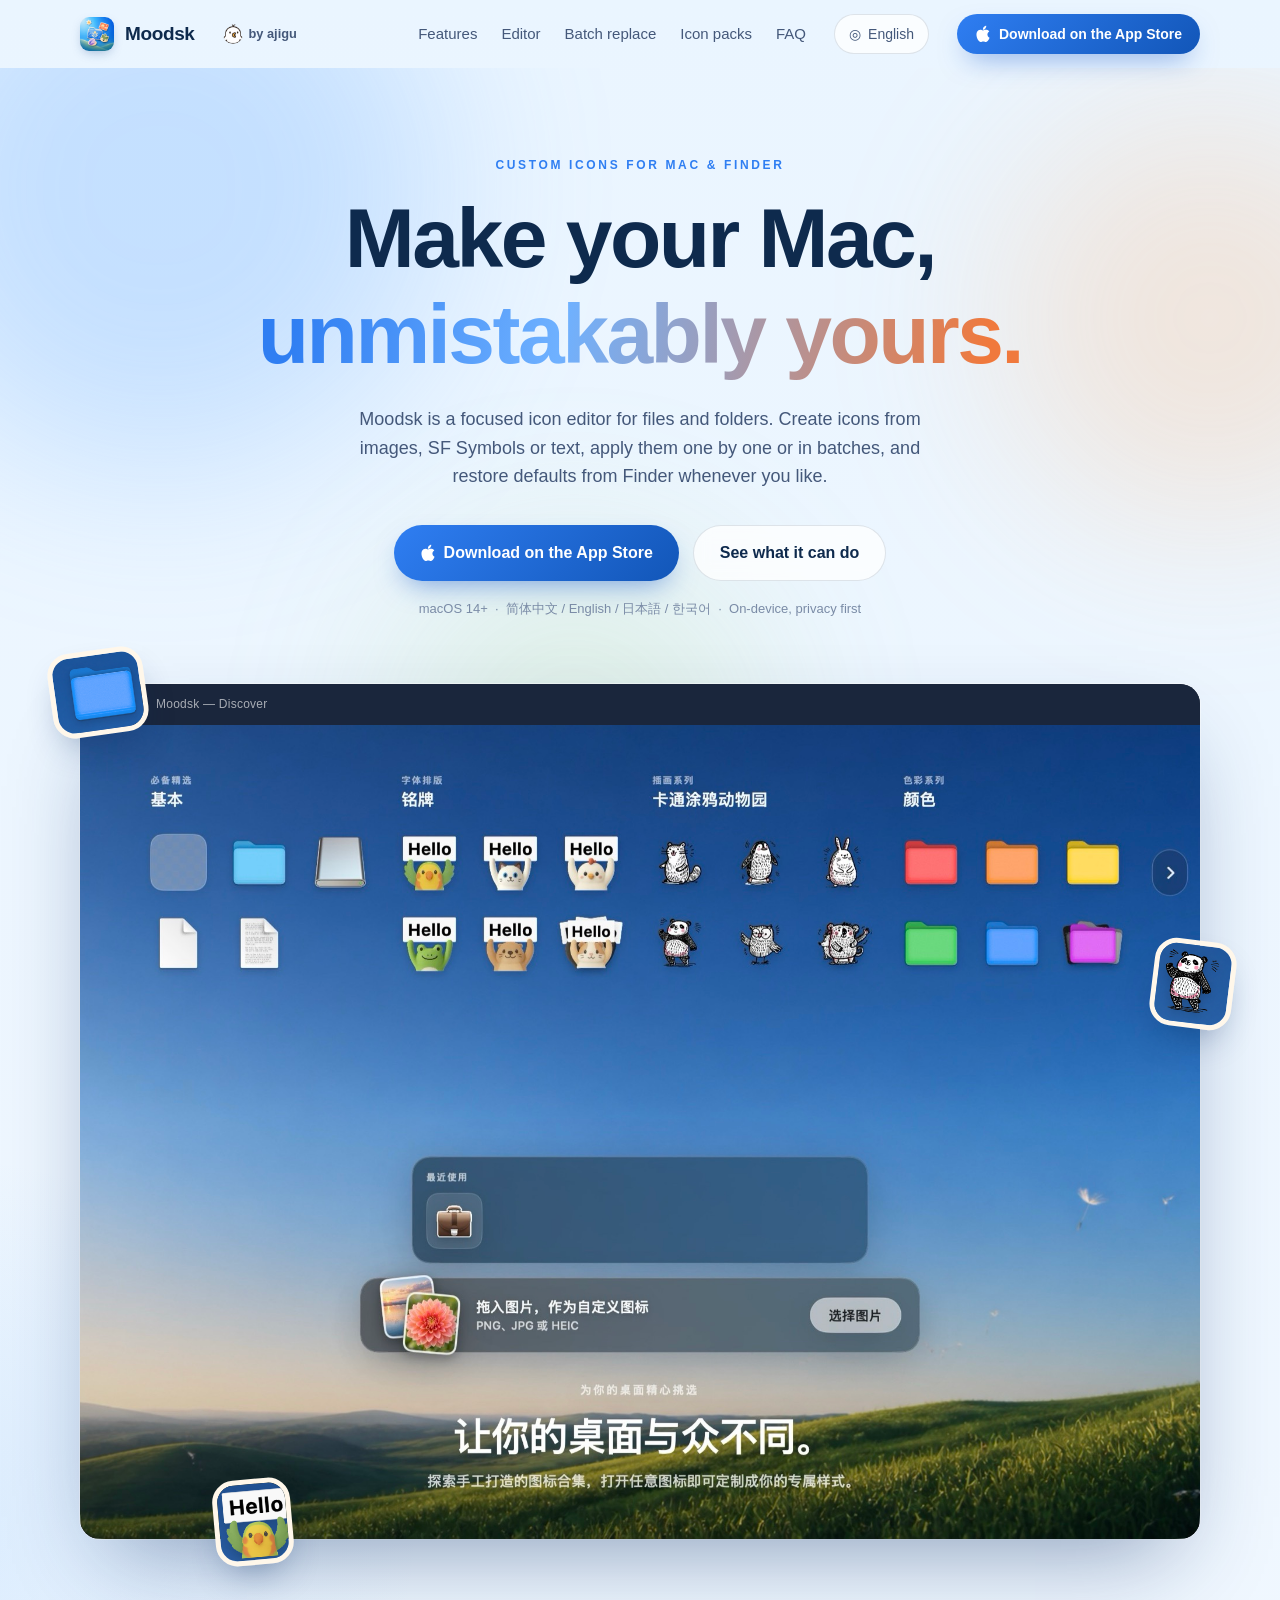
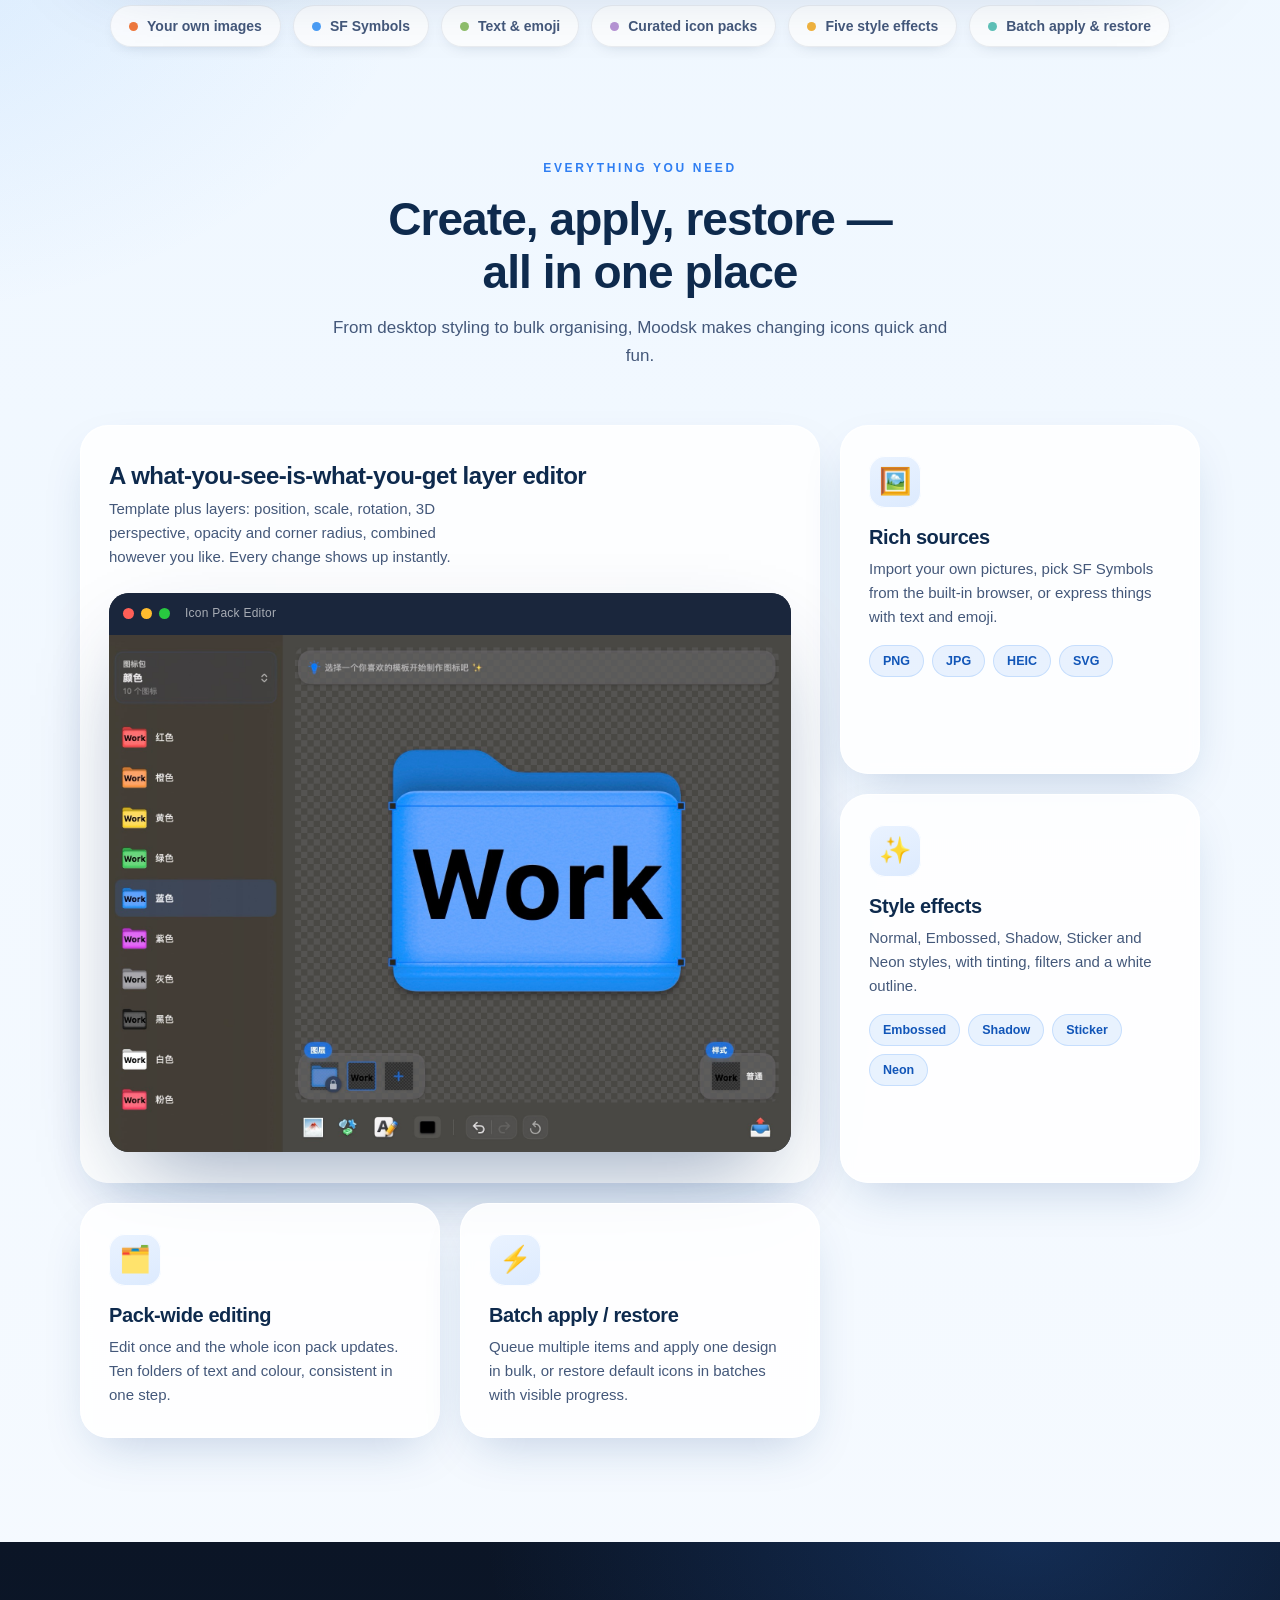
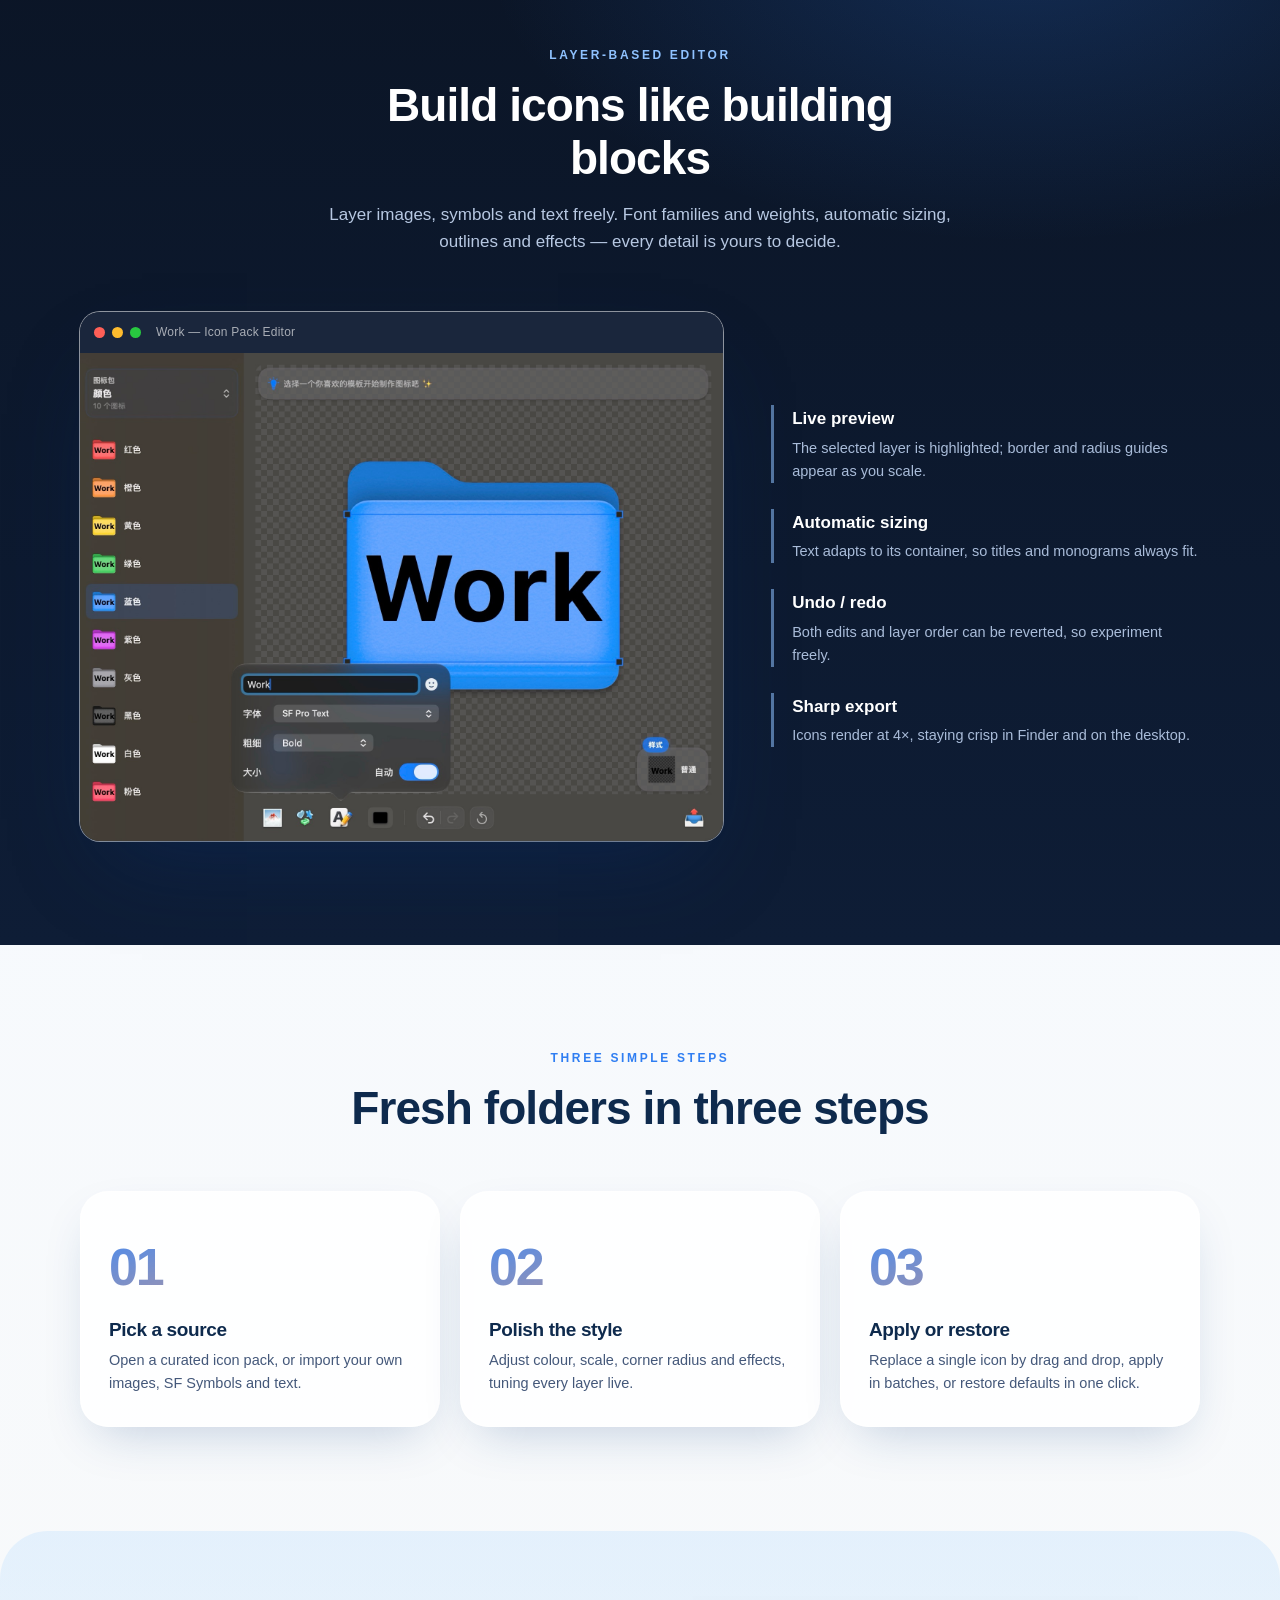
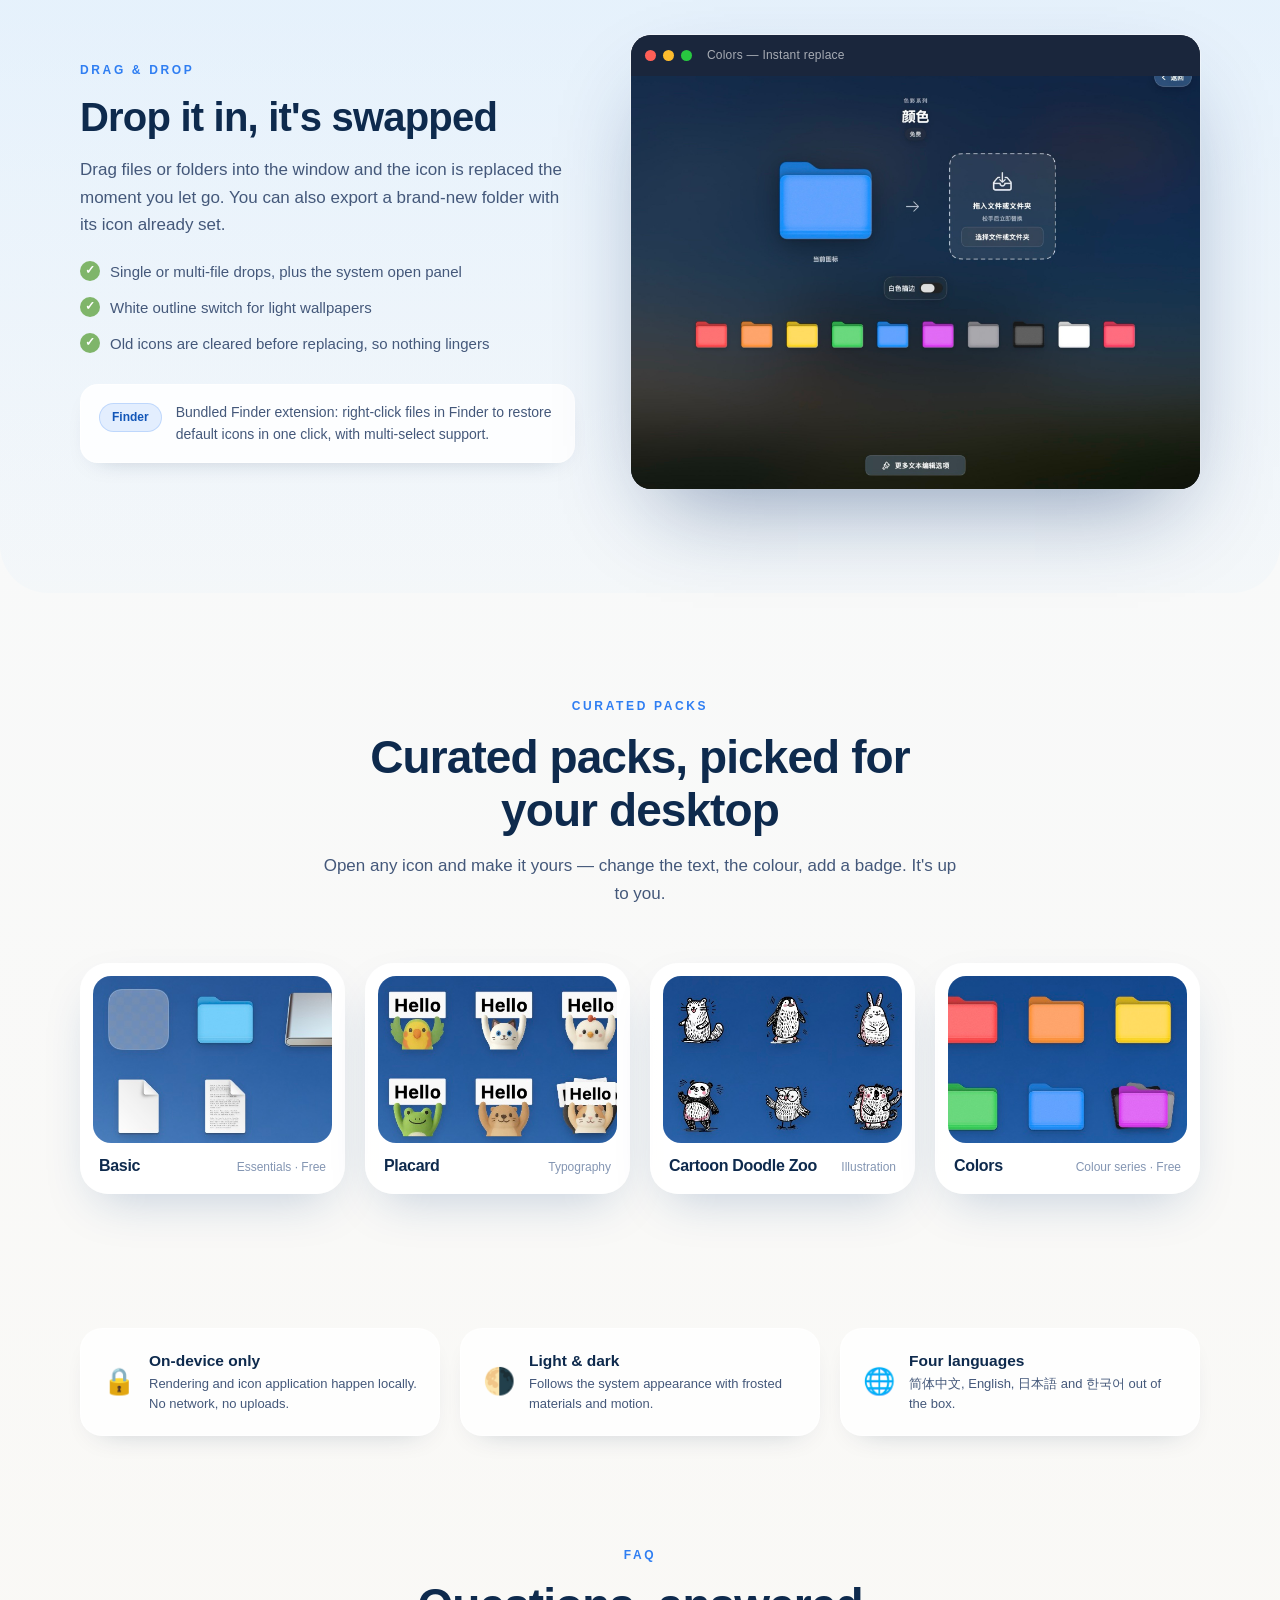
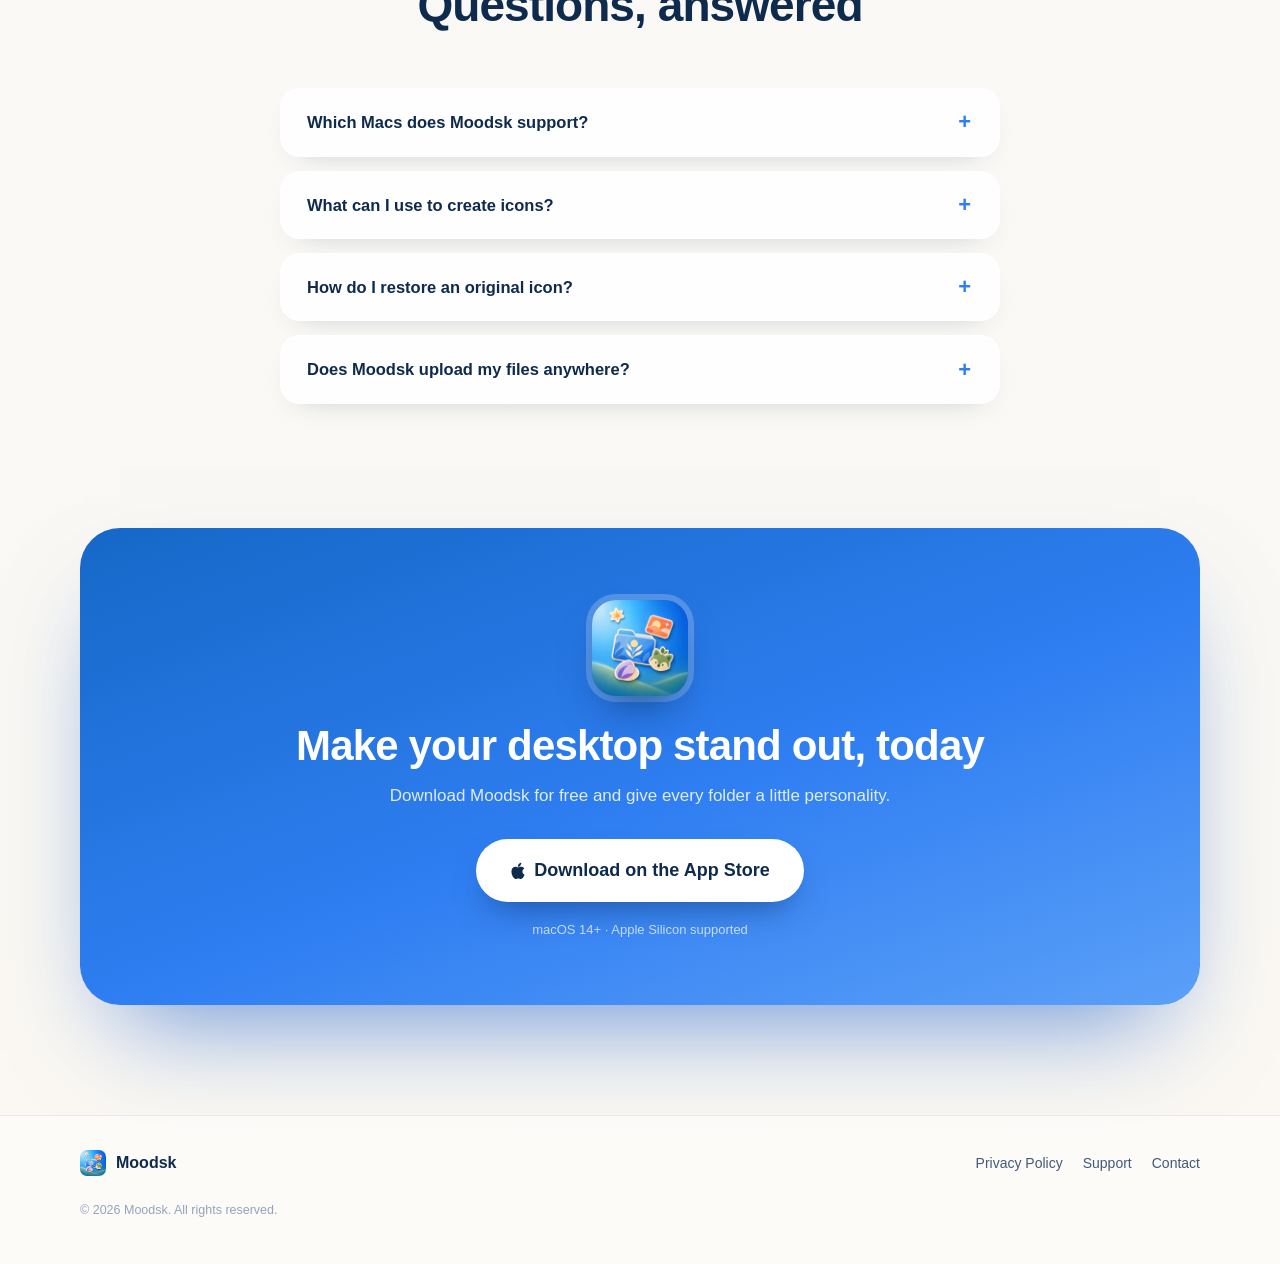
==== commit 42ace1fb: "Fix unstyled by-ajigu badge on cached pages and tighten mobile nav - The stylesheet link now carries" ====
--- a/index.html
+++ b/index.html
@@ -50,7 +50,7 @@
     ]
   }
   </script>
-  <link rel="stylesheet" href="styles.css" />
+  <link rel="stylesheet" href="styles.css?v=2" />
 </head>
 <body>
 
--- a/styles.css
+++ b/styles.css
@@ -134,8 +134,9 @@
   width: min(1120px, calc(100% - 48px));
   margin-inline: auto;
   display: flex;
-  align-items: center;
-  gap: 28px;
+  flex-wrap: wrap;
+  align-items: center;
+  gap: 12px 28px;
 }
 
 .brand { display: flex; align-items: center; gap: 11px; text-decoration: none; color: var(--ink); }
@@ -175,6 +176,11 @@
 .nav-links a:hover { color: var(--ink); }
 
 @media (max-width: 860px) { .nav-links { display: none; } .nav-inner .btn { margin-left: auto; } }
+@media (max-width: 640px) {
+  .nav-inner { gap: 10px 14px; }
+  .nav-inner .btn { display: none; }
+  .nav-inner .language-switcher { margin-left: auto; }
+}
 
 /* ---------- Hero ---------- */
 
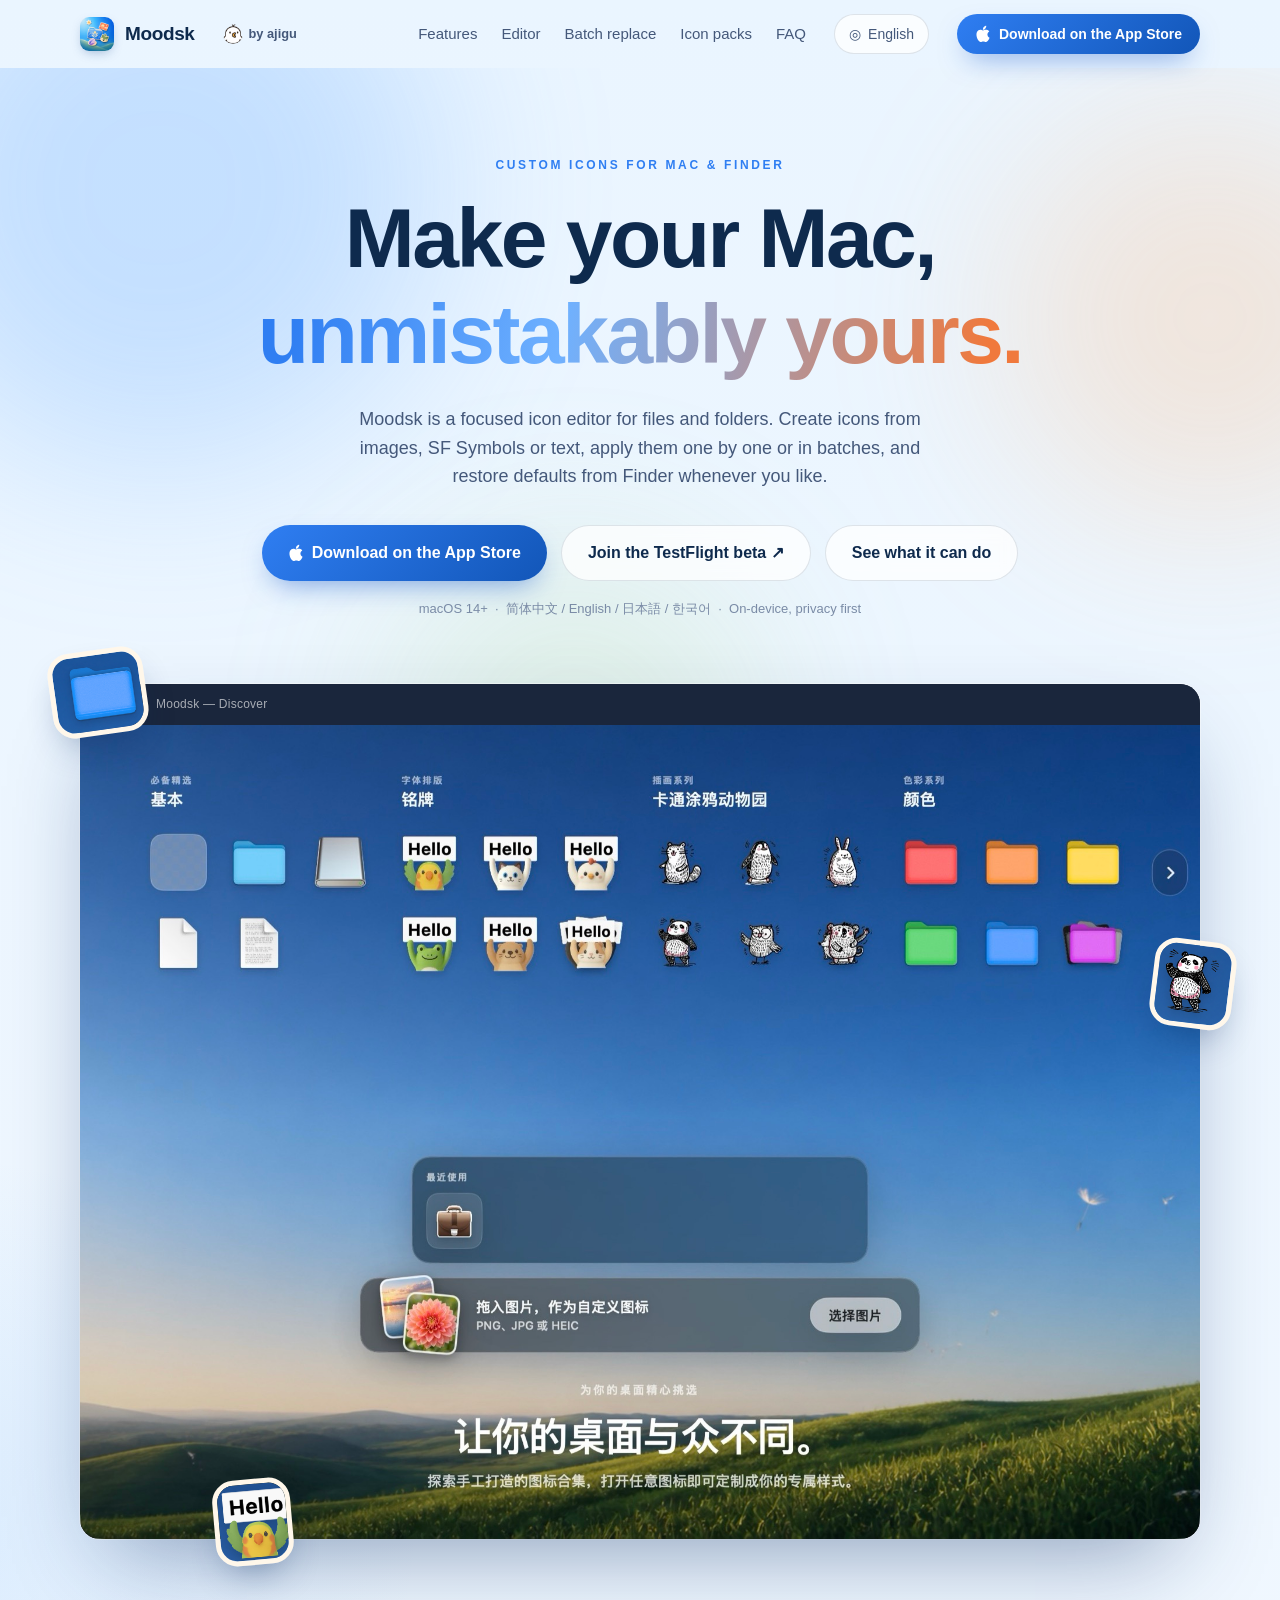
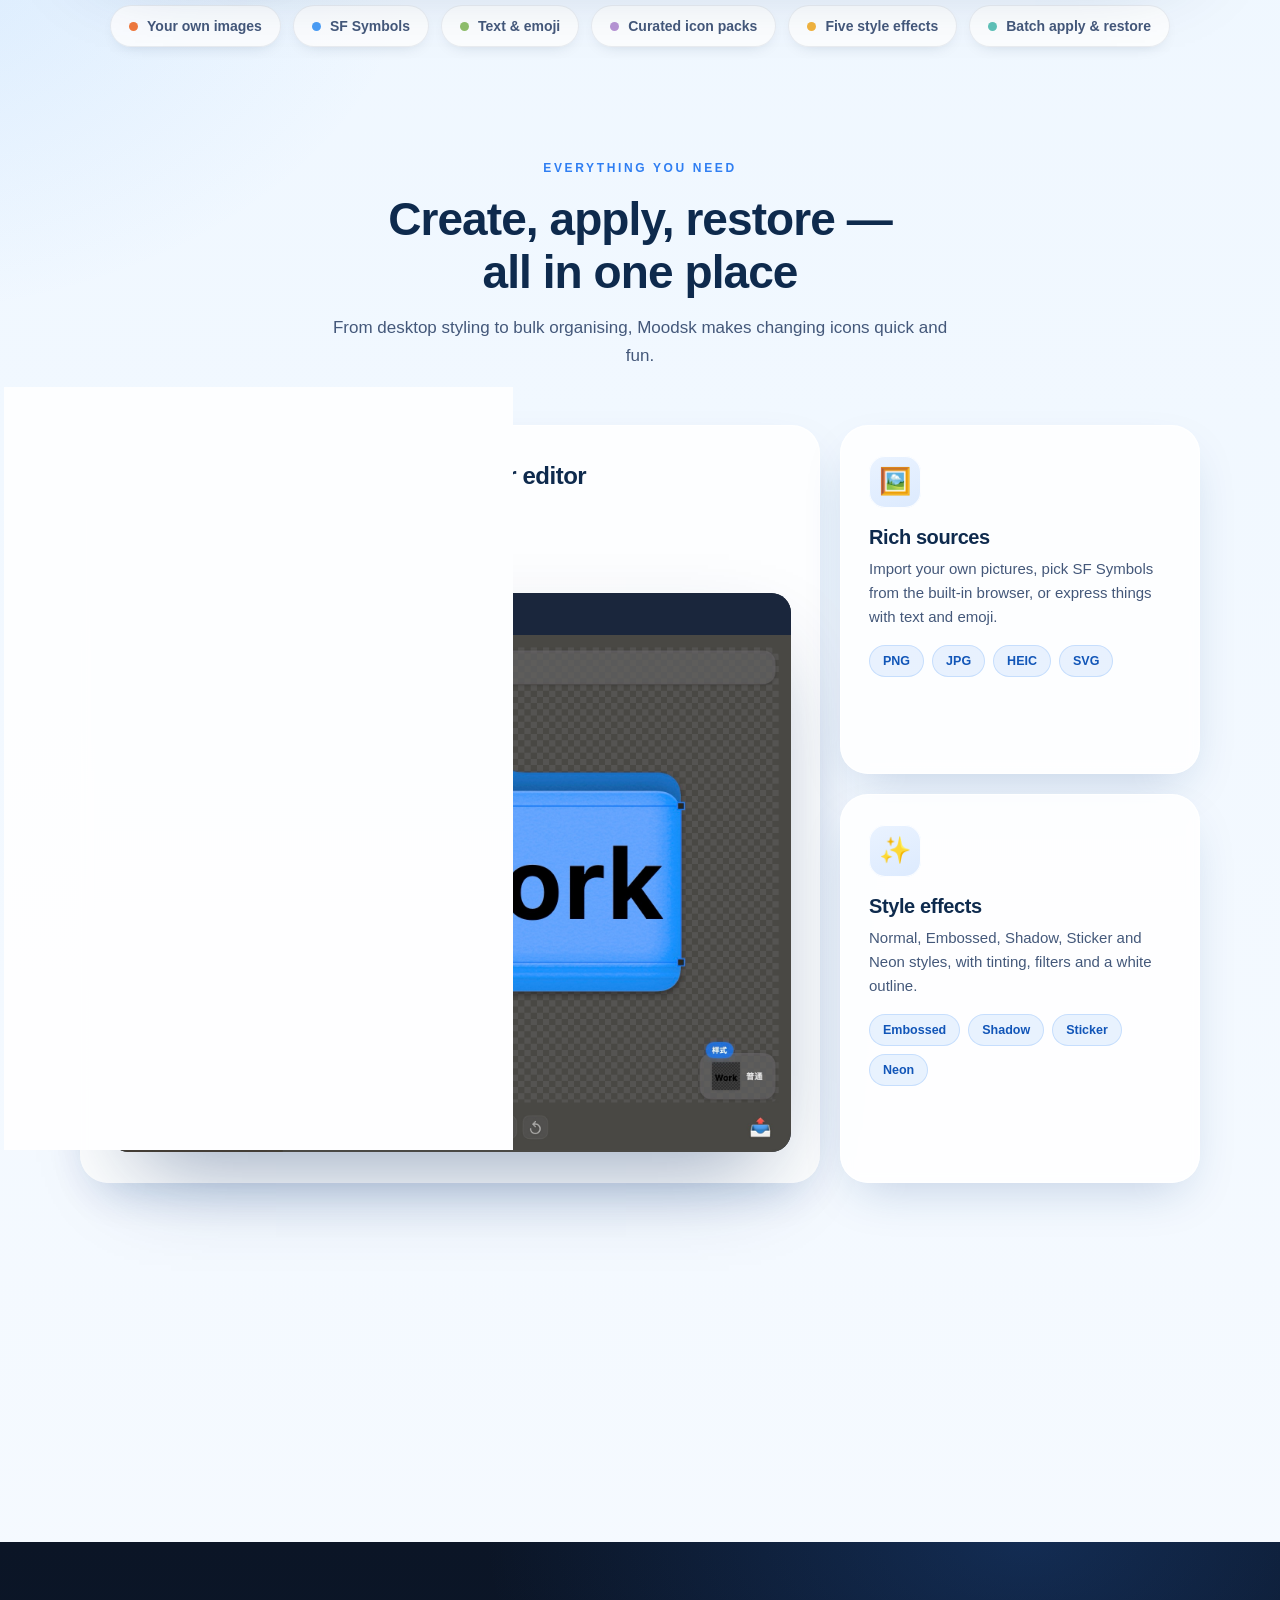
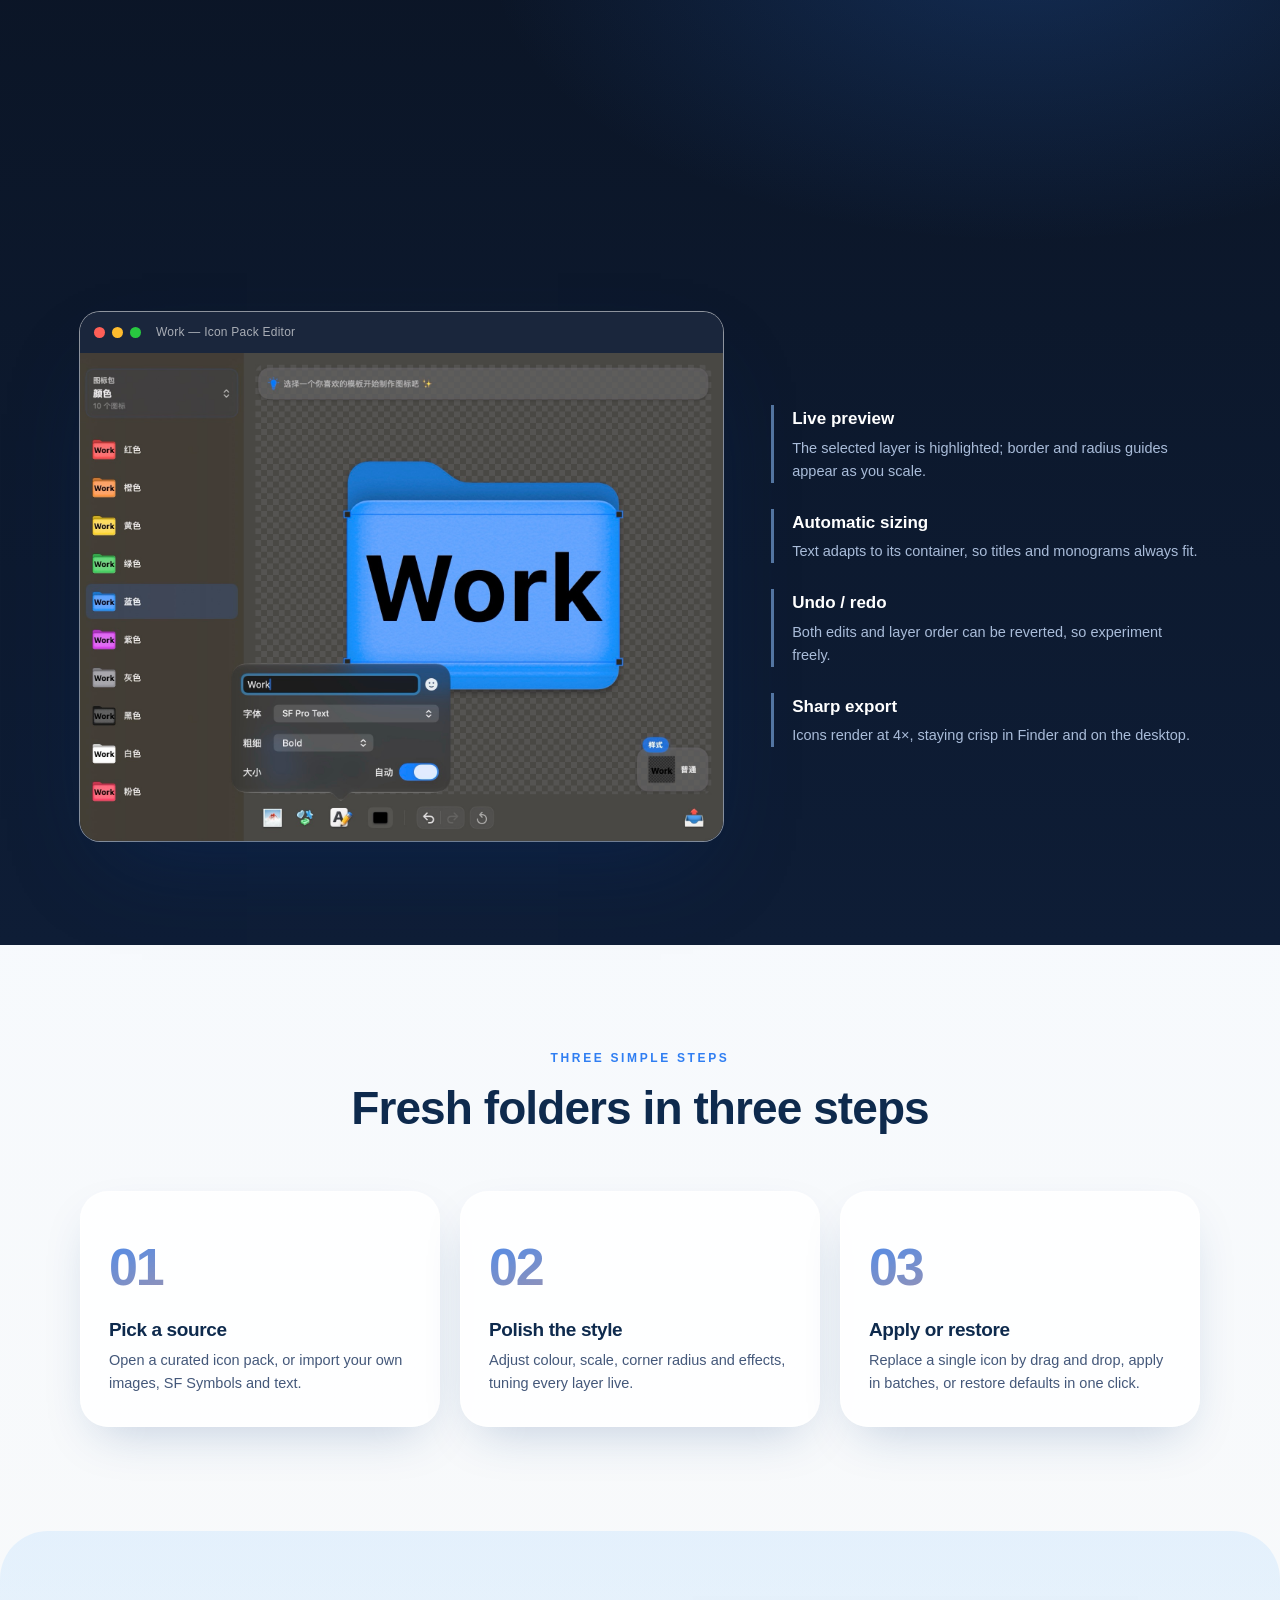
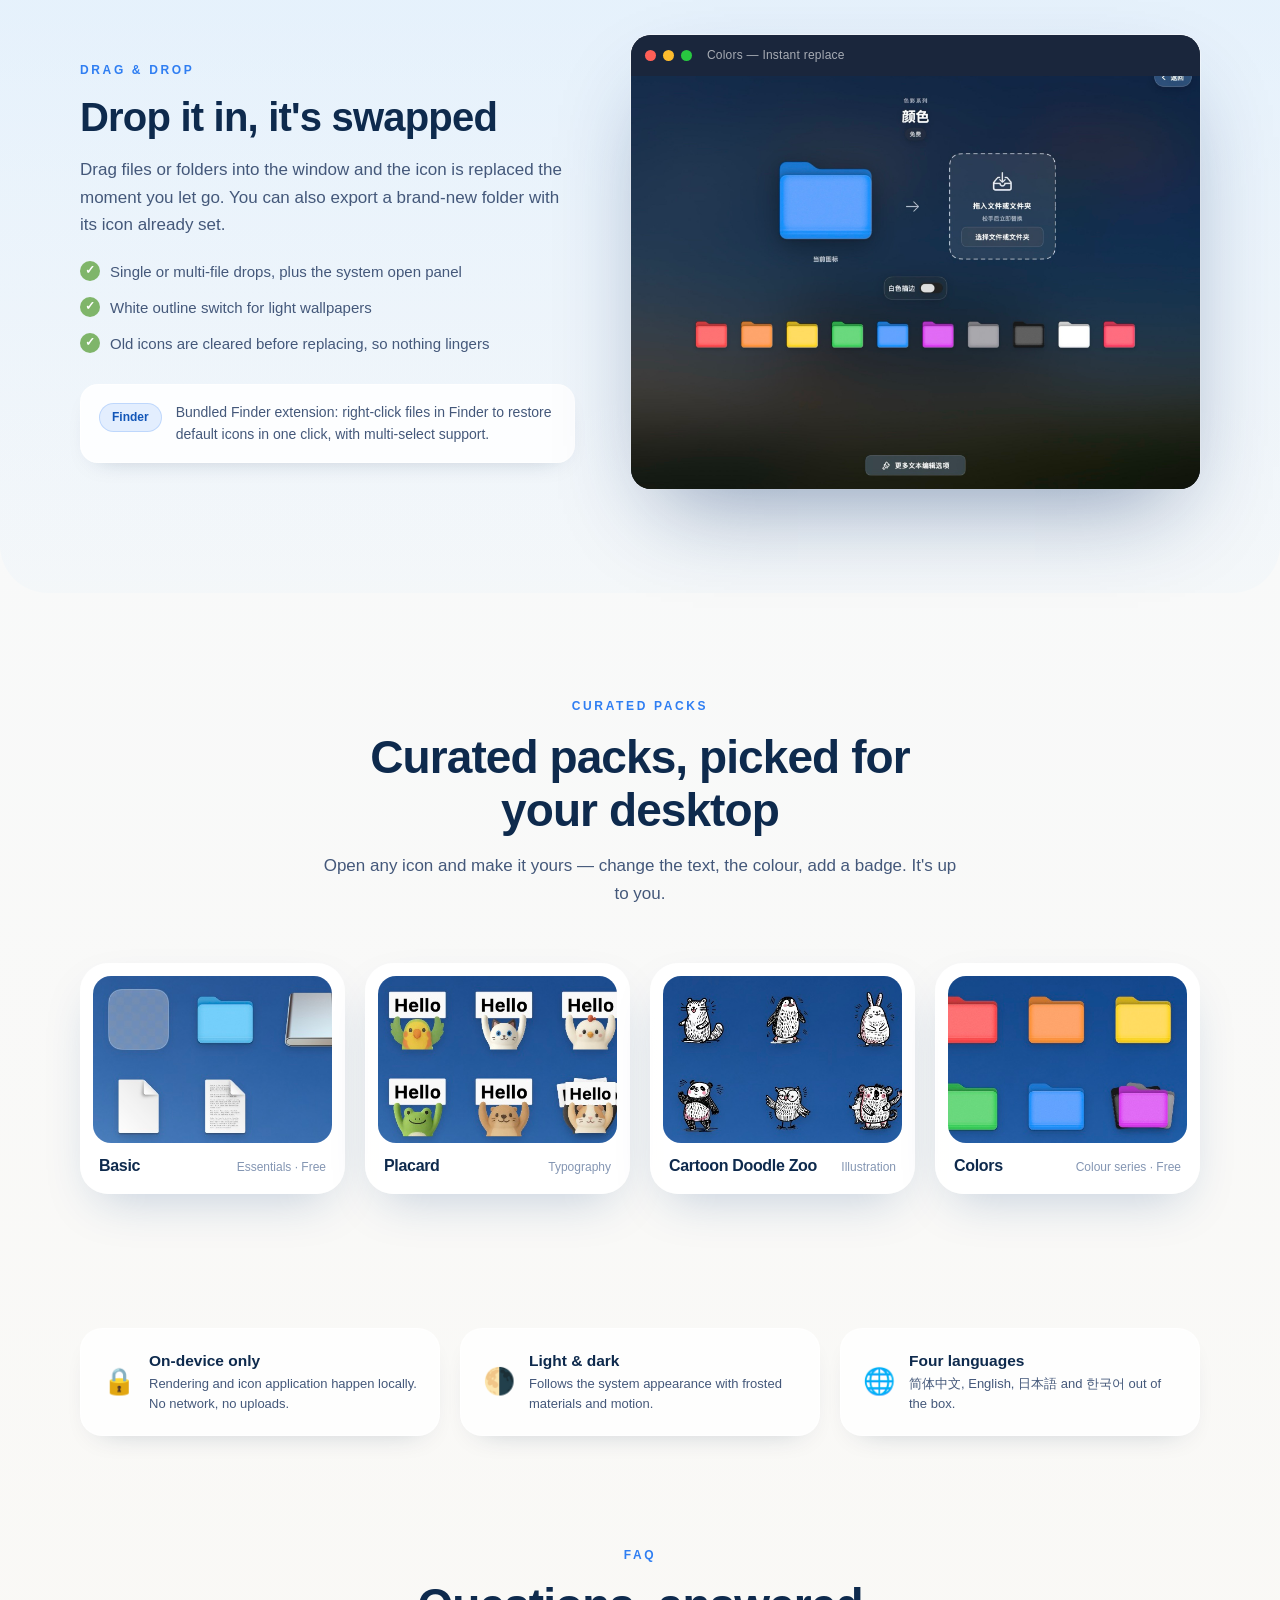
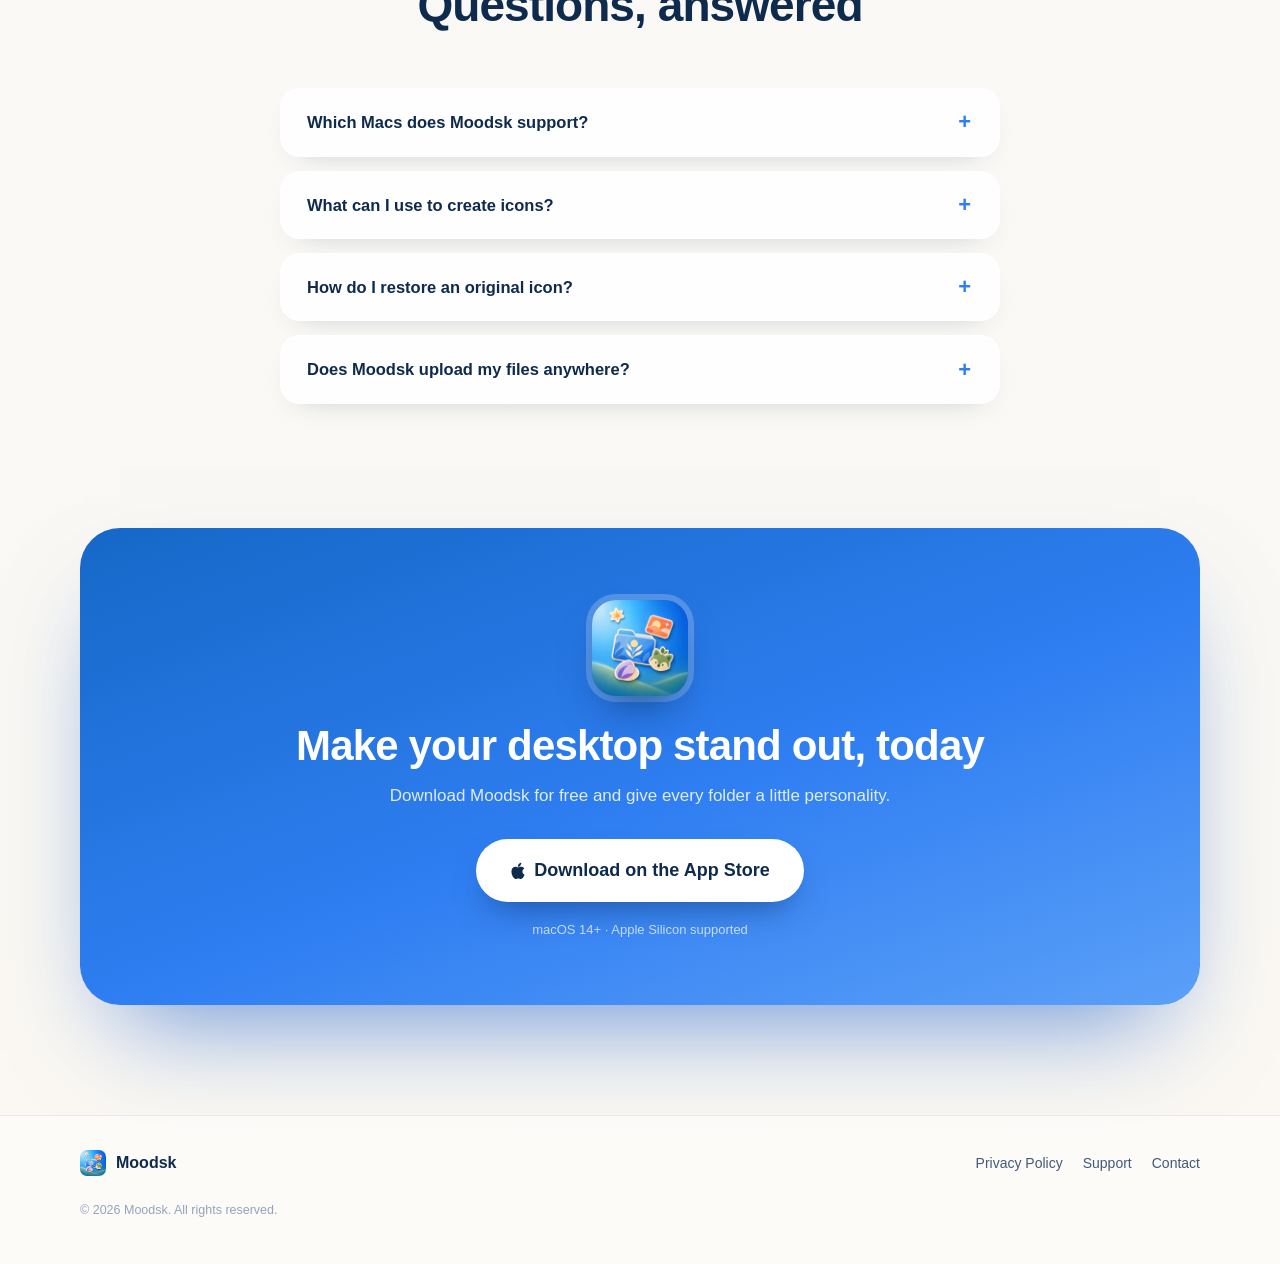
==== commit de4e55fc: "Add TestFlight beta link" ====
--- a/index.html
+++ b/index.html
@@ -106,6 +106,7 @@
           <svg class="apple-logo" viewBox="0 0 14 17" aria-hidden="true"><path d="M11.62 9.06c.02 2.28 2 3.04 2.02 3.05-.02.05-.32 1.08-1.05 2.14-.63.92-1.29 1.83-2.32 1.85-1.02.02-1.34-.6-2.5-.6-1.17 0-1.53.58-2.5.62-1 .04-1.76-.99-2.4-1.9C1.6 12.4.6 8.85 1.9 6.46c.64-1.19 1.79-1.94 3.04-1.96.95-.02 1.85.64 2.5.64.64 0 1.77-.79 3.05-.67.52.02 1.98.21 2.92 1.58-.08.05-1.76 1.03-1.79 3.01zM9.72 3.25c.55-.67.93-1.6.82-2.52-.8.03-1.76.53-2.33 1.2-.52.6-.97 1.55-.85 2.47.89.07 1.8-.45 2.36-1.15z"/></svg>
           Download on the App Store
         </a>
+        <a class="btn btn-ghost" href="https://testflight.apple.com/join/nXcbSrnC">Join the TestFlight beta ↗</a>
         <a class="btn btn-ghost" href="#features">See what it can do</a>
       </div>
       <p class="hero-meta reveal">macOS 14+ &nbsp;·&nbsp; 简体中文 / English / 日本語 / 한국어 &nbsp;·&nbsp; On-device, privacy first</p>
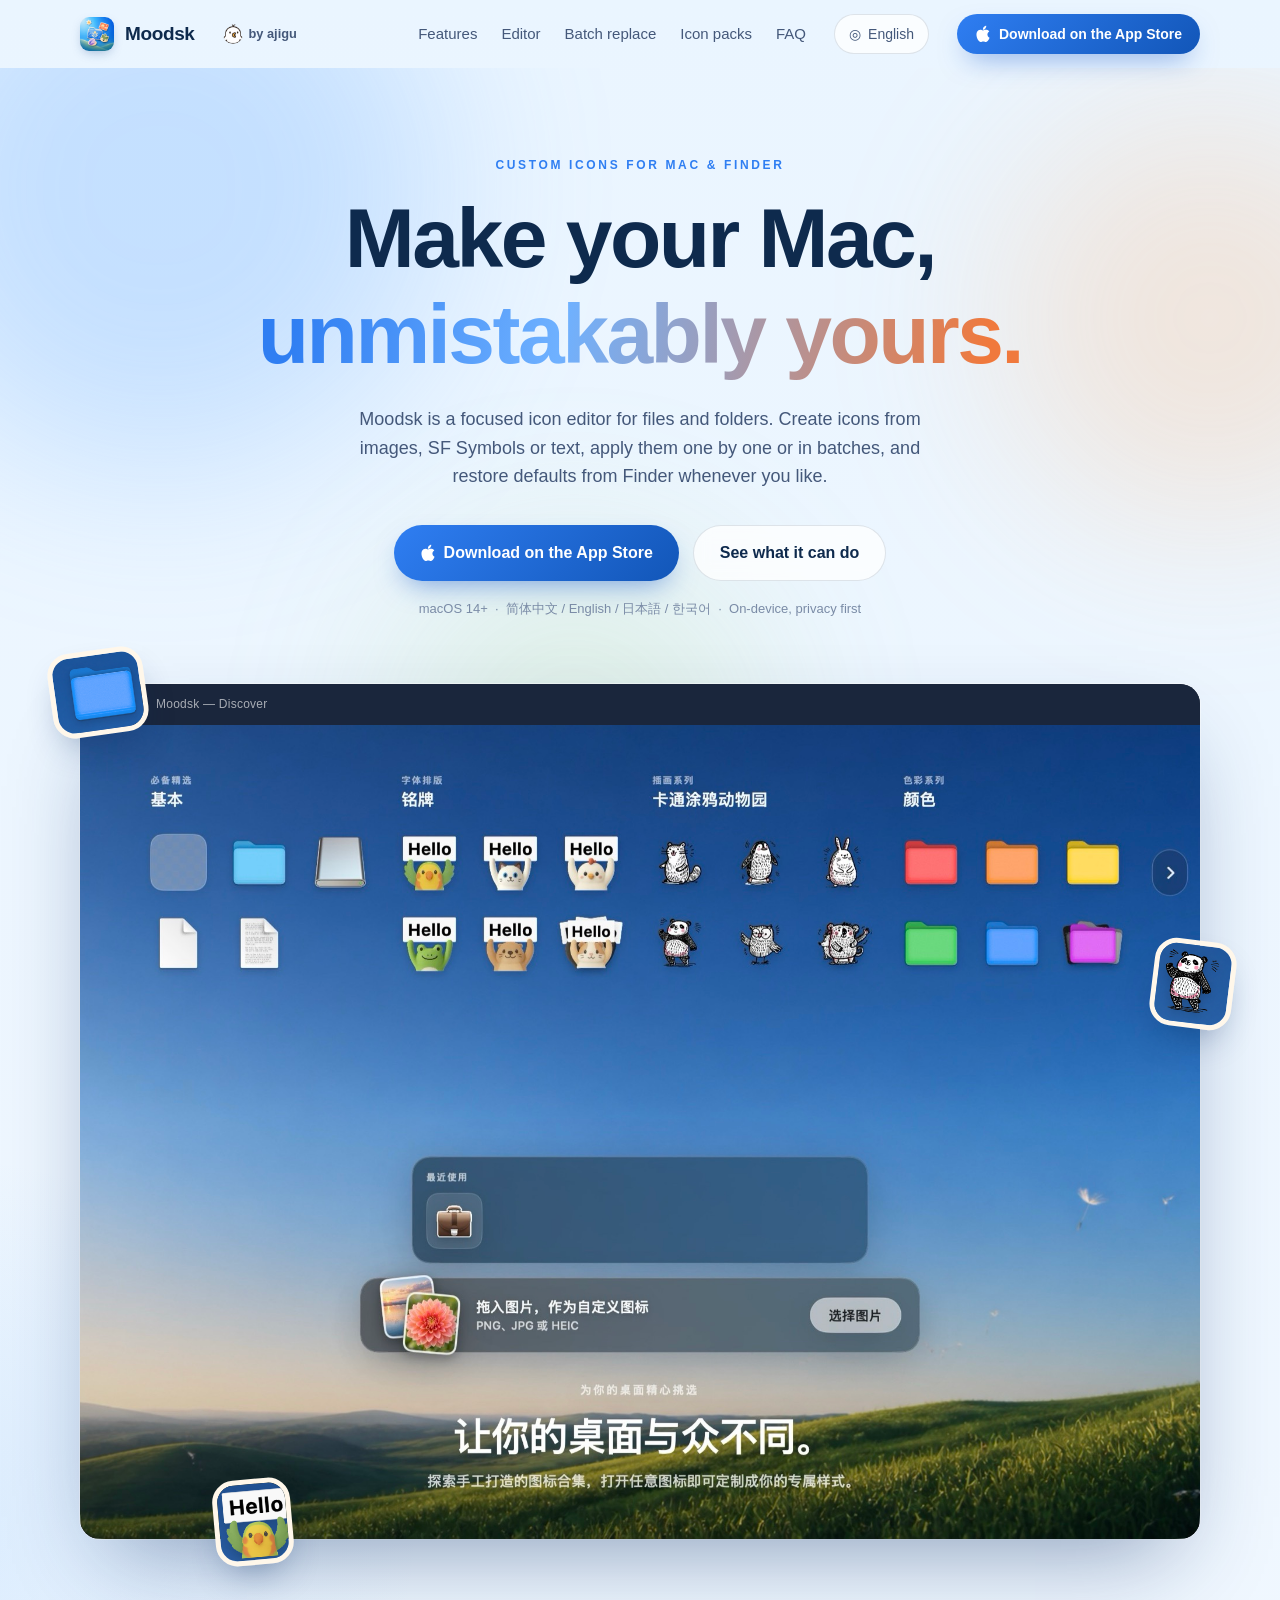
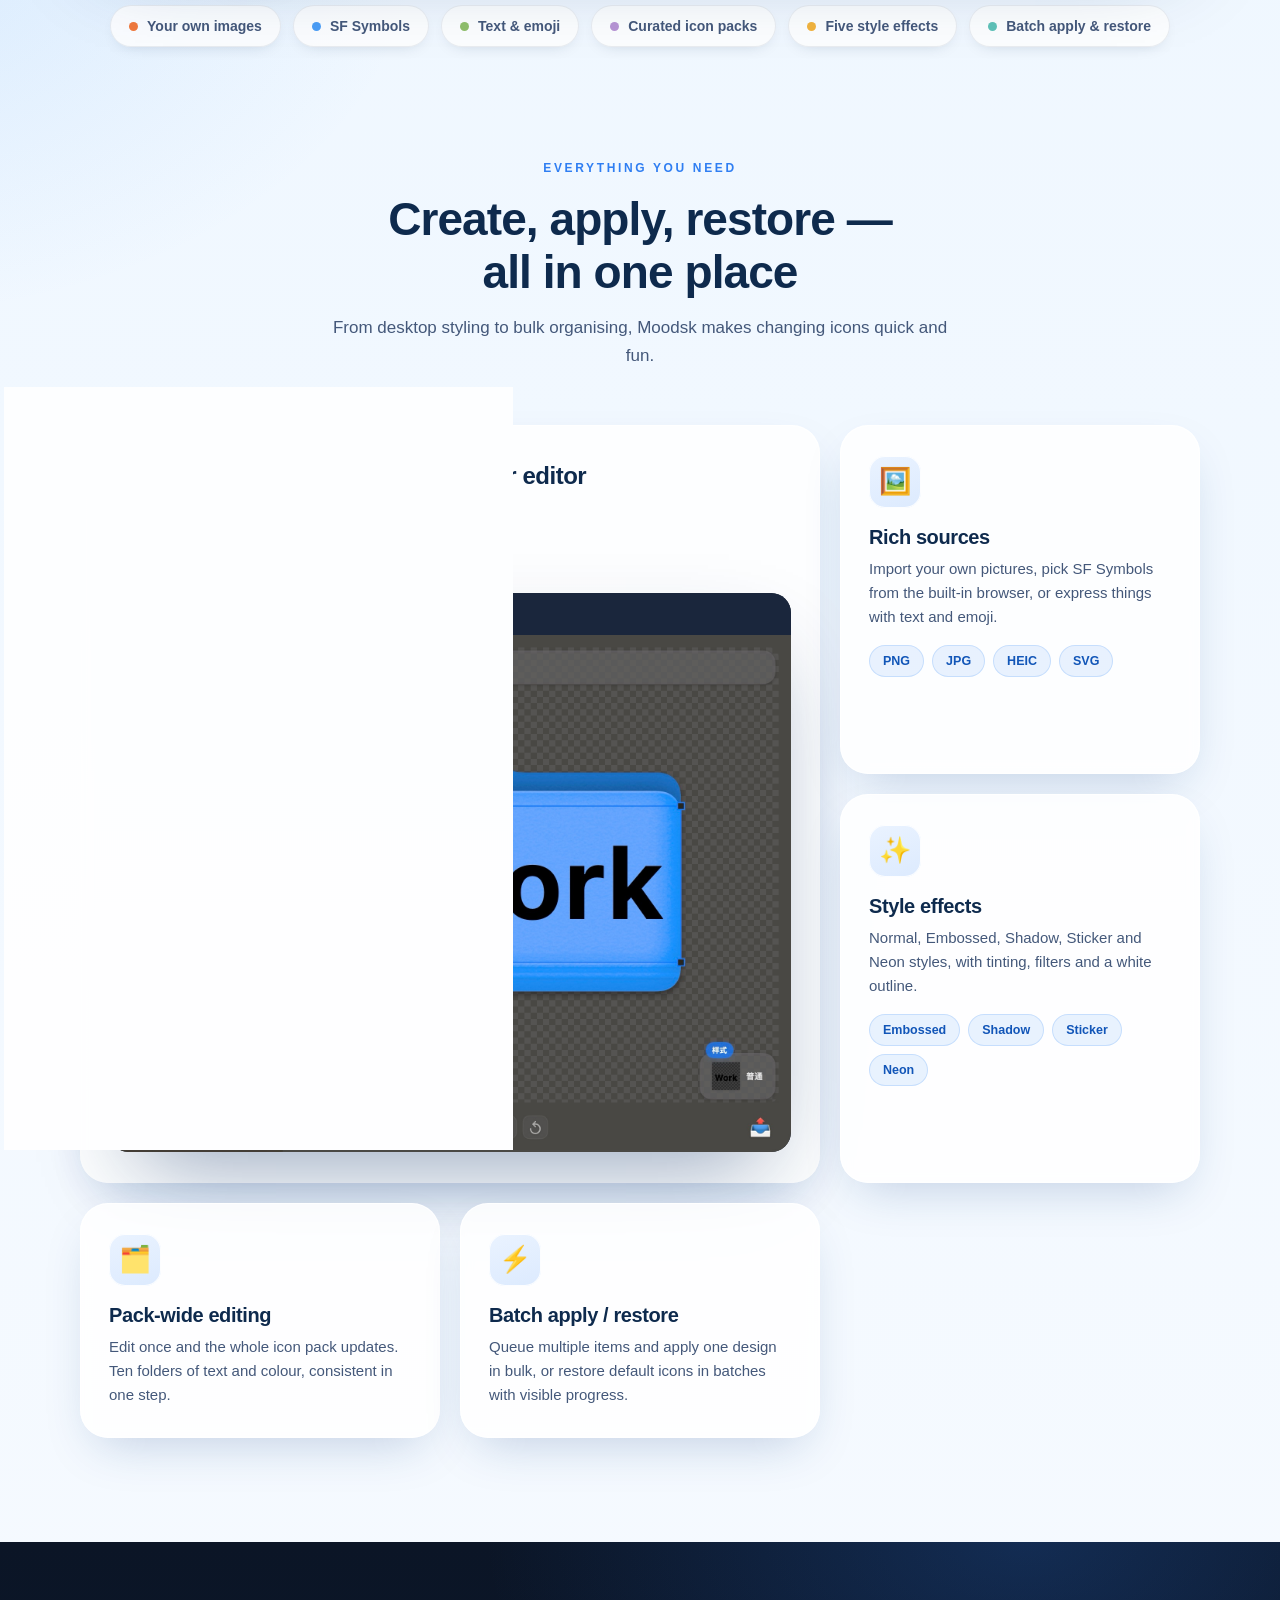
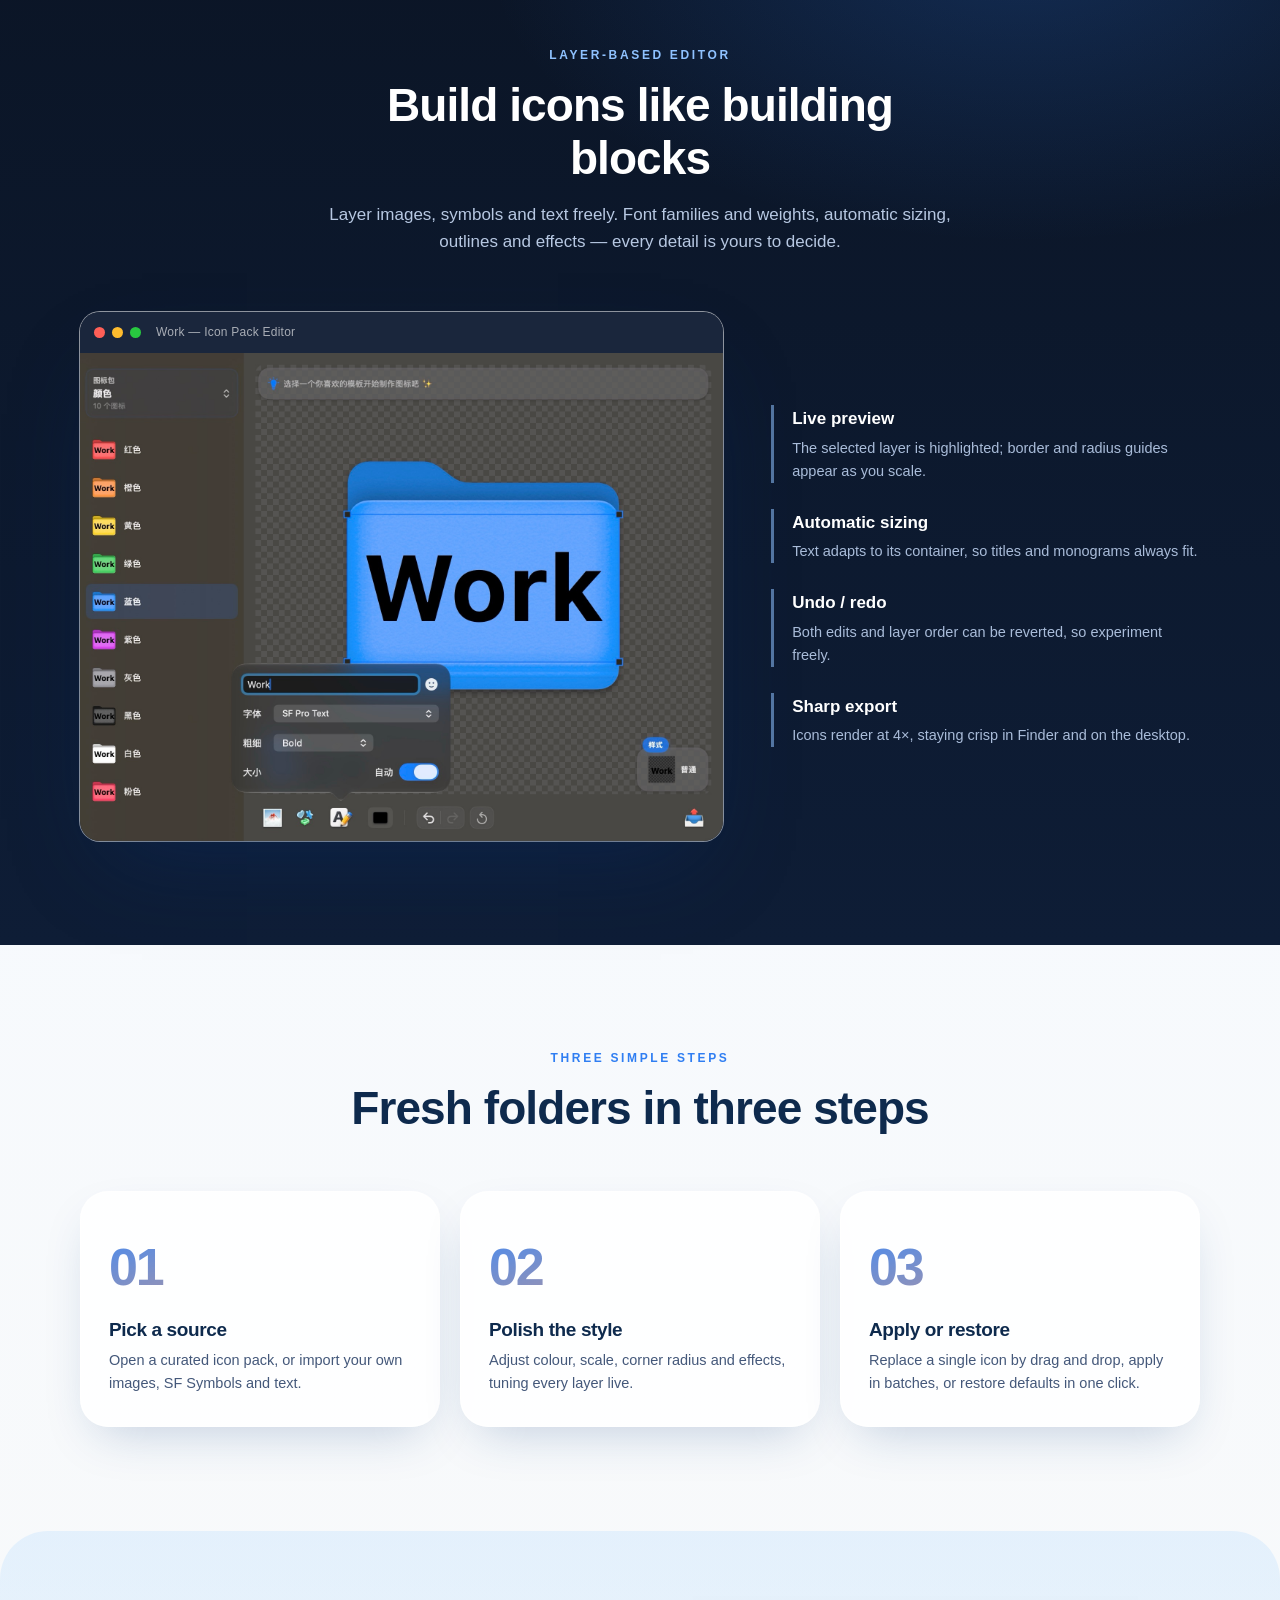
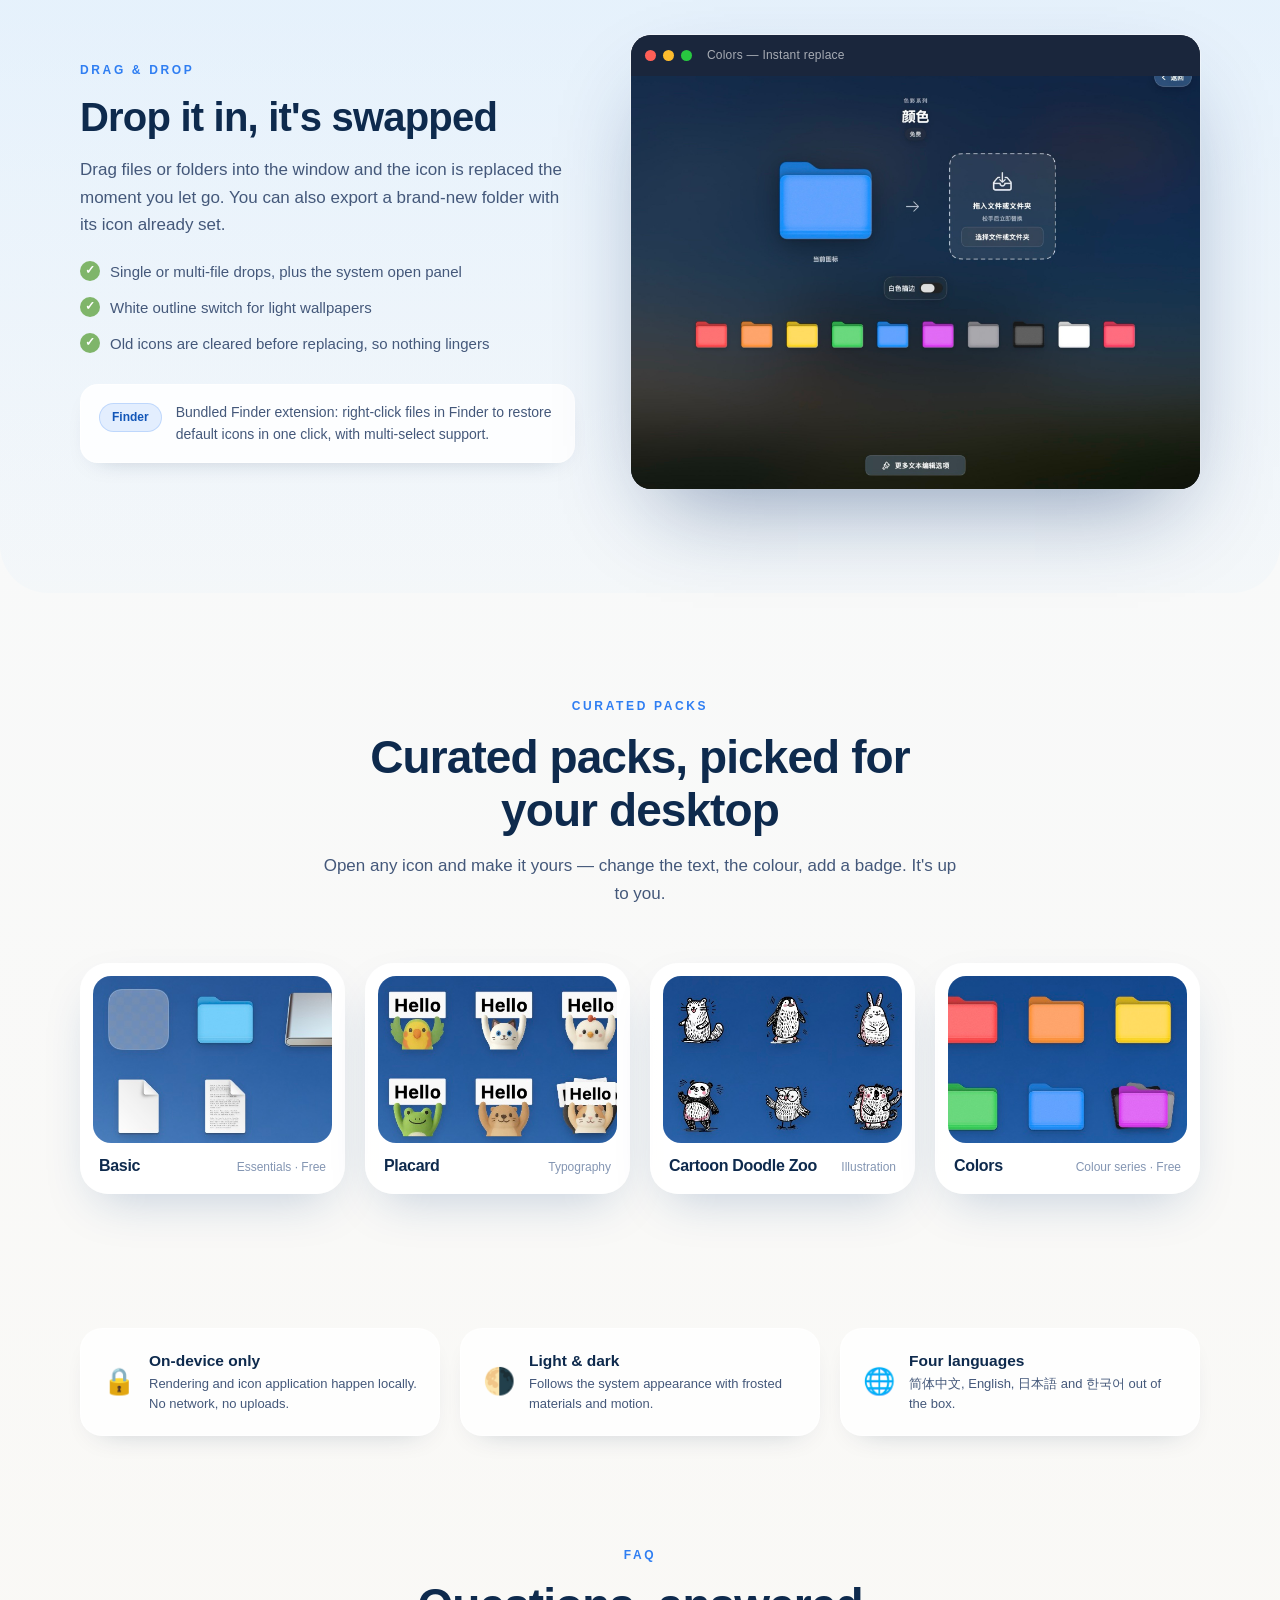
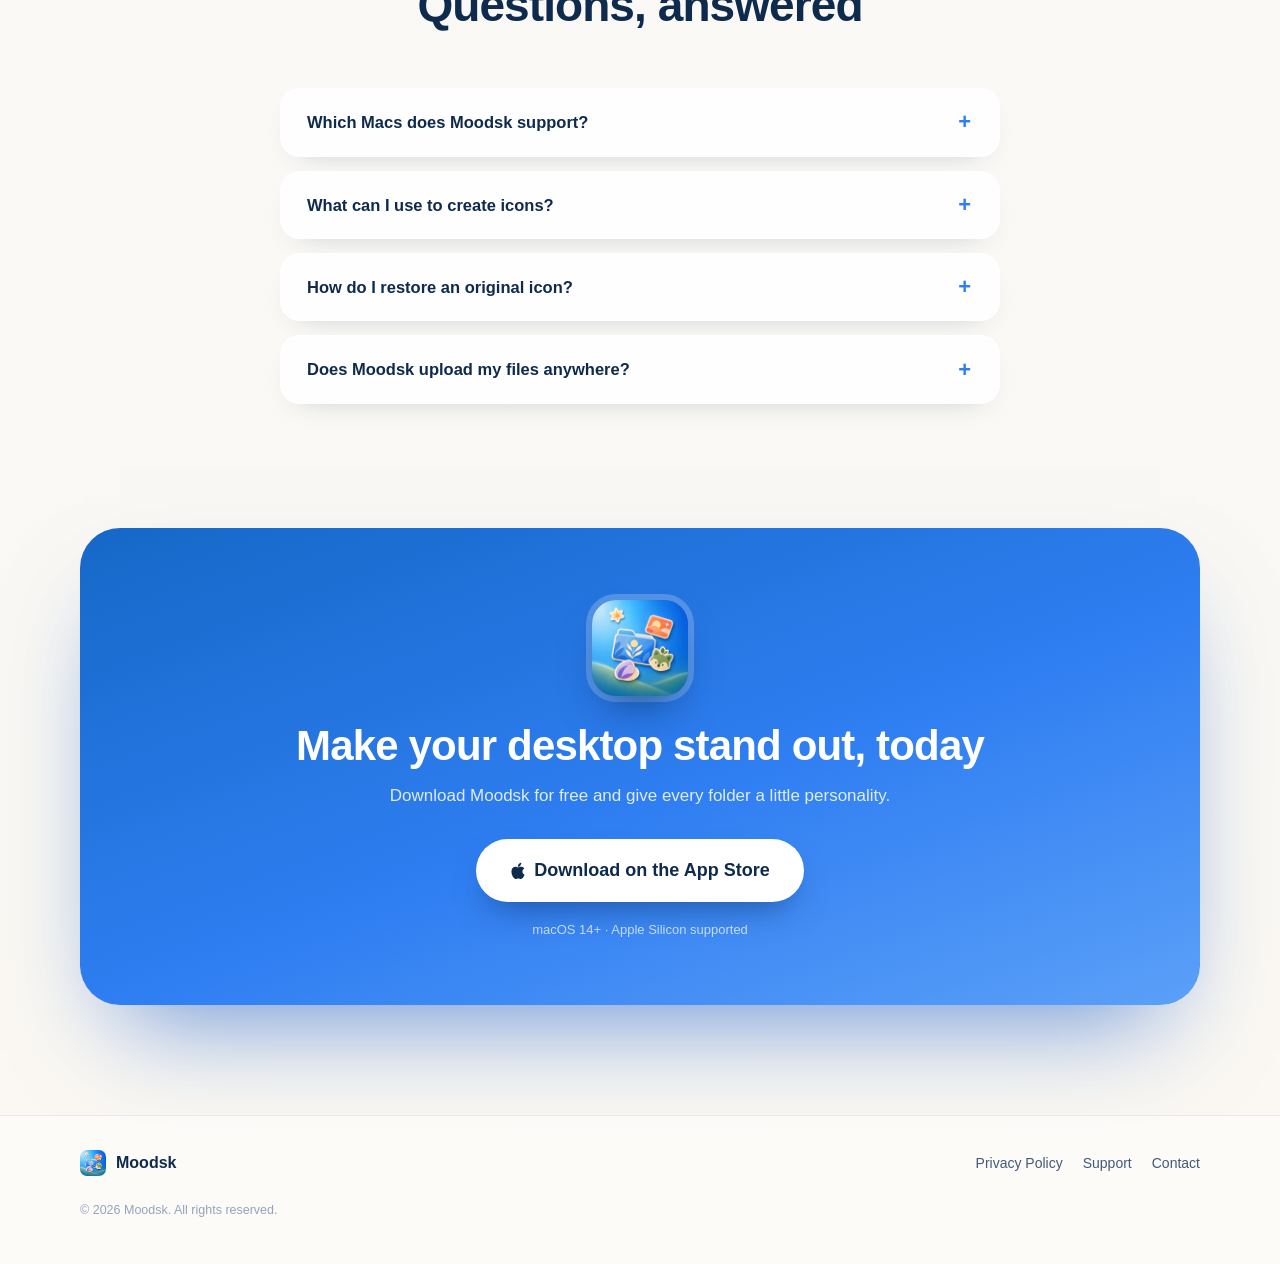
==== commit 2165c910: "Replace TestFlight links with App Store URLs" ====
--- a/index.html
+++ b/index.html
@@ -78,7 +78,7 @@
           <a data-language="ko" href="ko/" lang="ko">한국어</a>
         </div>
       </details>
-      <a class="btn btn-primary btn-sm" href="#download">
+      <a class="btn btn-primary btn-sm" href="https://apps.apple.com/gb/app/moodsk-folder-icon-maker/id6752535811?mt=12">
         <svg class="apple-logo" viewBox="0 0 14 17" aria-hidden="true"><path d="M11.62 9.06c.02 2.28 2 3.04 2.02 3.05-.02.05-.32 1.08-1.05 2.14-.63.92-1.29 1.83-2.32 1.85-1.02.02-1.34-.6-2.5-.6-1.17 0-1.53.58-2.5.62-1 .04-1.76-.99-2.4-1.9C1.6 12.4.6 8.85 1.9 6.46c.64-1.19 1.79-1.94 3.04-1.96.95-.02 1.85.64 2.5.64.64 0 1.77-.79 3.05-.67.52.02 1.98.21 2.92 1.58-.08.05-1.76 1.03-1.79 3.01zM9.72 3.25c.55-.67.93-1.6.82-2.52-.8.03-1.76.53-2.33 1.2-.52.6-.97 1.55-.85 2.47.89.07 1.8-.45 2.36-1.15z"/></svg>
         Download on the App Store
       </a>
@@ -102,11 +102,10 @@
         from Finder whenever you like.
       </p>
       <div class="hero-actions reveal">
-        <a class="btn btn-primary" href="#download">
+        <a class="btn btn-primary" href="https://apps.apple.com/gb/app/moodsk-folder-icon-maker/id6752535811?mt=12">
           <svg class="apple-logo" viewBox="0 0 14 17" aria-hidden="true"><path d="M11.62 9.06c.02 2.28 2 3.04 2.02 3.05-.02.05-.32 1.08-1.05 2.14-.63.92-1.29 1.83-2.32 1.85-1.02.02-1.34-.6-2.5-.6-1.17 0-1.53.58-2.5.62-1 .04-1.76-.99-2.4-1.9C1.6 12.4.6 8.85 1.9 6.46c.64-1.19 1.79-1.94 3.04-1.96.95-.02 1.85.64 2.5.64.64 0 1.77-.79 3.05-.67.52.02 1.98.21 2.92 1.58-.08.05-1.76 1.03-1.79 3.01zM9.72 3.25c.55-.67.93-1.6.82-2.52-.8.03-1.76.53-2.33 1.2-.52.6-.97 1.55-.85 2.47.89.07 1.8-.45 2.36-1.15z"/></svg>
           Download on the App Store
         </a>
-        <a class="btn btn-ghost" href="https://testflight.apple.com/join/nXcbSrnC">Join the TestFlight beta ↗</a>
         <a class="btn btn-ghost" href="#features">See what it can do</a>
       </div>
       <p class="hero-meta reveal">macOS 14+ &nbsp;·&nbsp; 简体中文 / English / 日本語 / 한국어 &nbsp;·&nbsp; On-device, privacy first</p>
@@ -358,8 +357,7 @@
       <img class="download-icon" src="assets/appicon.jpg" alt="Moodsk app icon" />
       <h2>Make your desktop stand out, today</h2>
       <p>Download Moodsk for free and give every folder a little personality.</p>
-      <!-- TODO: replace href with the real App Store URL once the app is live -->
-      <a class="btn btn-primary btn-lg" href="#">
+      <a class="btn btn-primary btn-lg" href="https://apps.apple.com/gb/app/moodsk-folder-icon-maker/id6752535811?mt=12">
         <svg class="apple-logo" viewBox="0 0 14 17" aria-hidden="true"><path d="M11.62 9.06c.02 2.28 2 3.04 2.02 3.05-.02.05-.32 1.08-1.05 2.14-.63.92-1.29 1.83-2.32 1.85-1.02.02-1.34-.6-2.5-.6-1.17 0-1.53.58-2.5.62-1 .04-1.76-.99-2.4-1.9C1.6 12.4.6 8.85 1.9 6.46c.64-1.19 1.79-1.94 3.04-1.96.95-.02 1.85.64 2.5.64.64 0 1.77-.79 3.05-.67.52.02 1.98.21 2.92 1.58-.08.05-1.76 1.03-1.79 3.01zM9.72 3.25c.55-.67.93-1.6.82-2.52-.8.03-1.76.53-2.33 1.2-.52.6-.97 1.55-.85 2.47.89.07 1.8-.45 2.36-1.15z"/></svg>
         Download on the App Store
       </a>
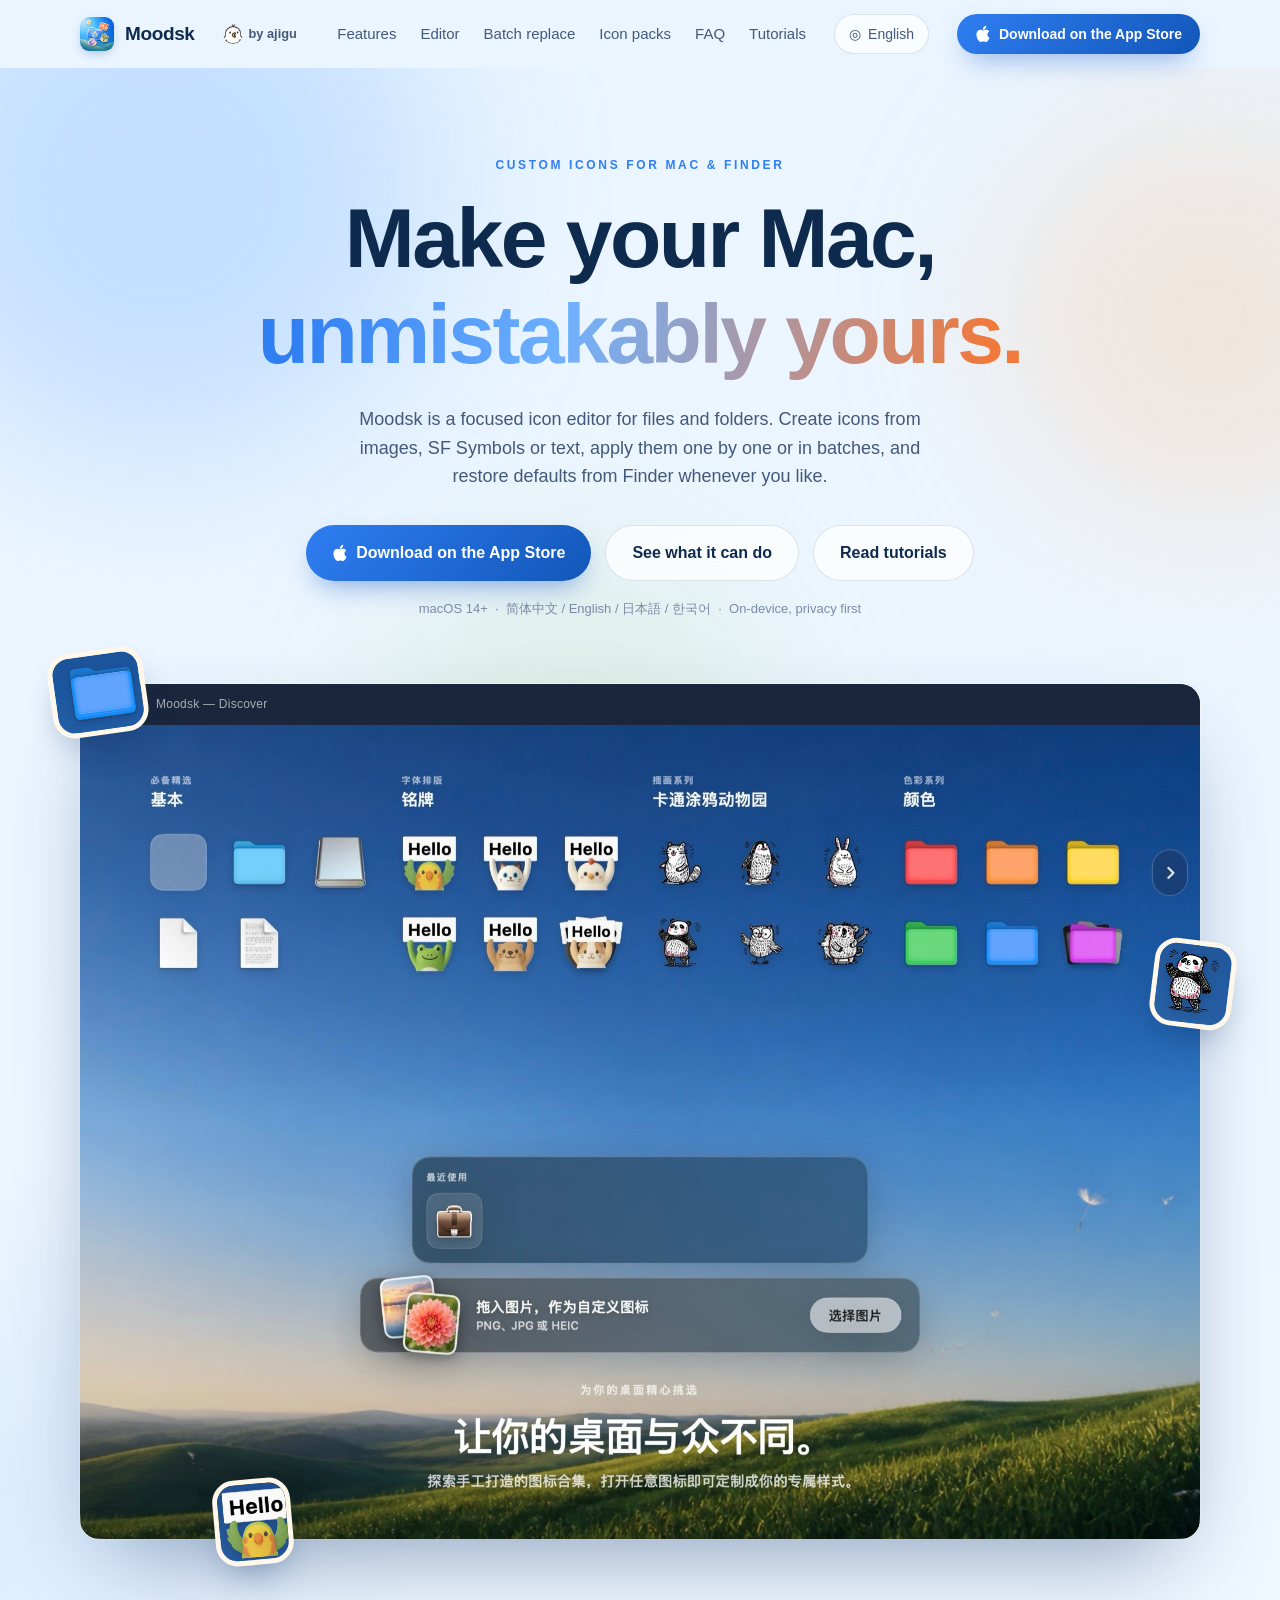
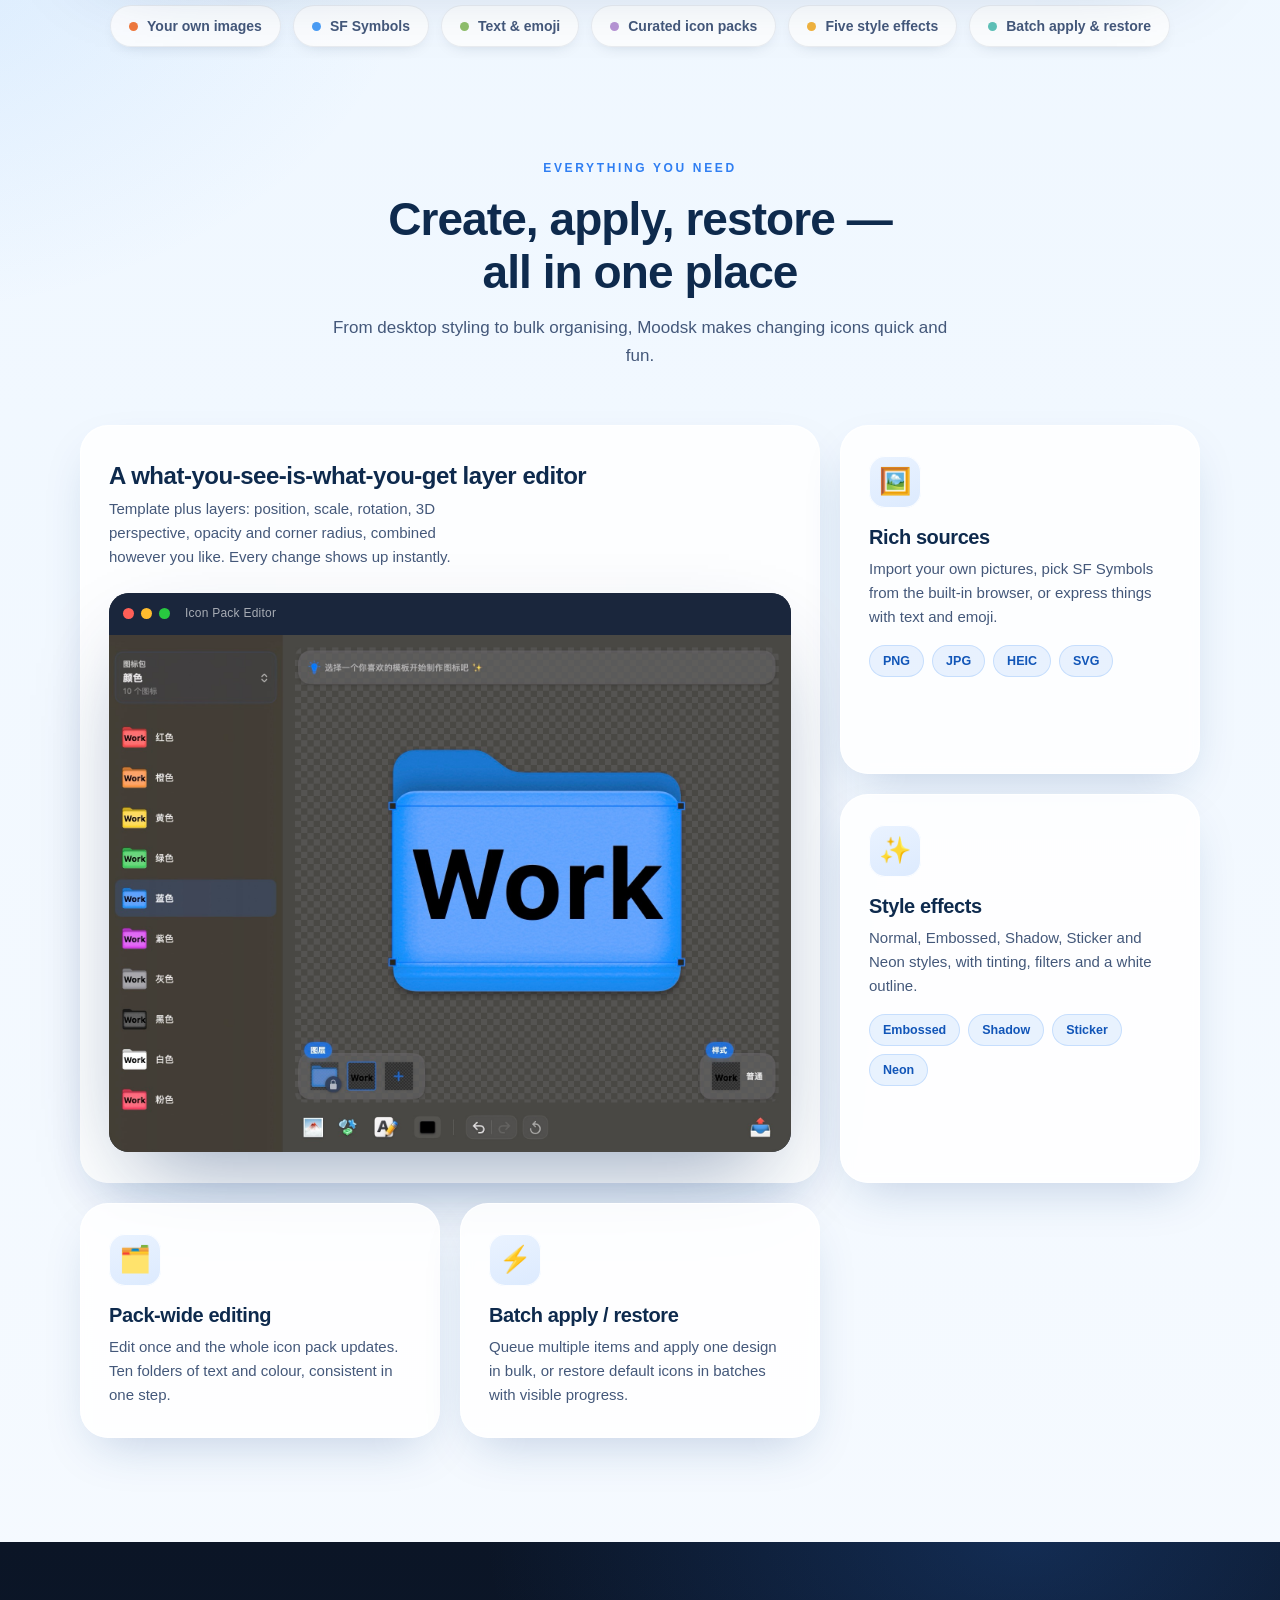
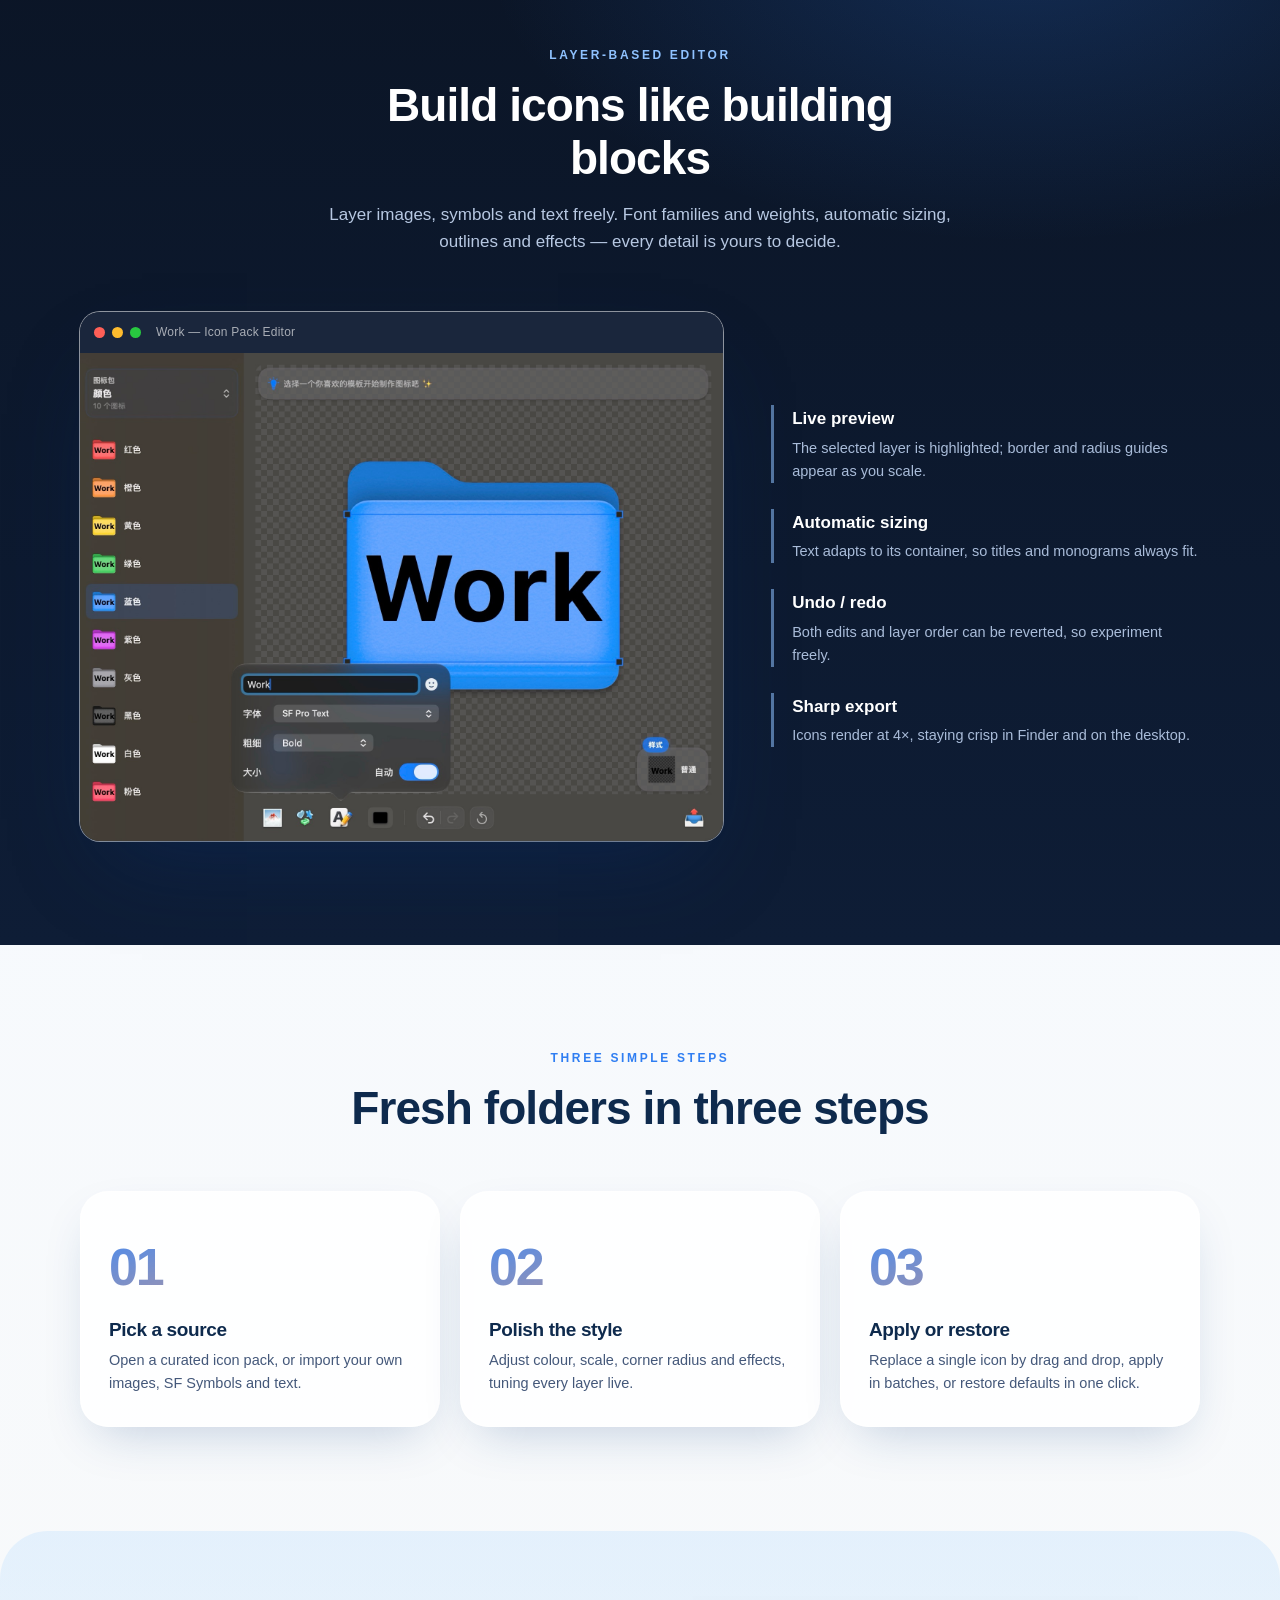
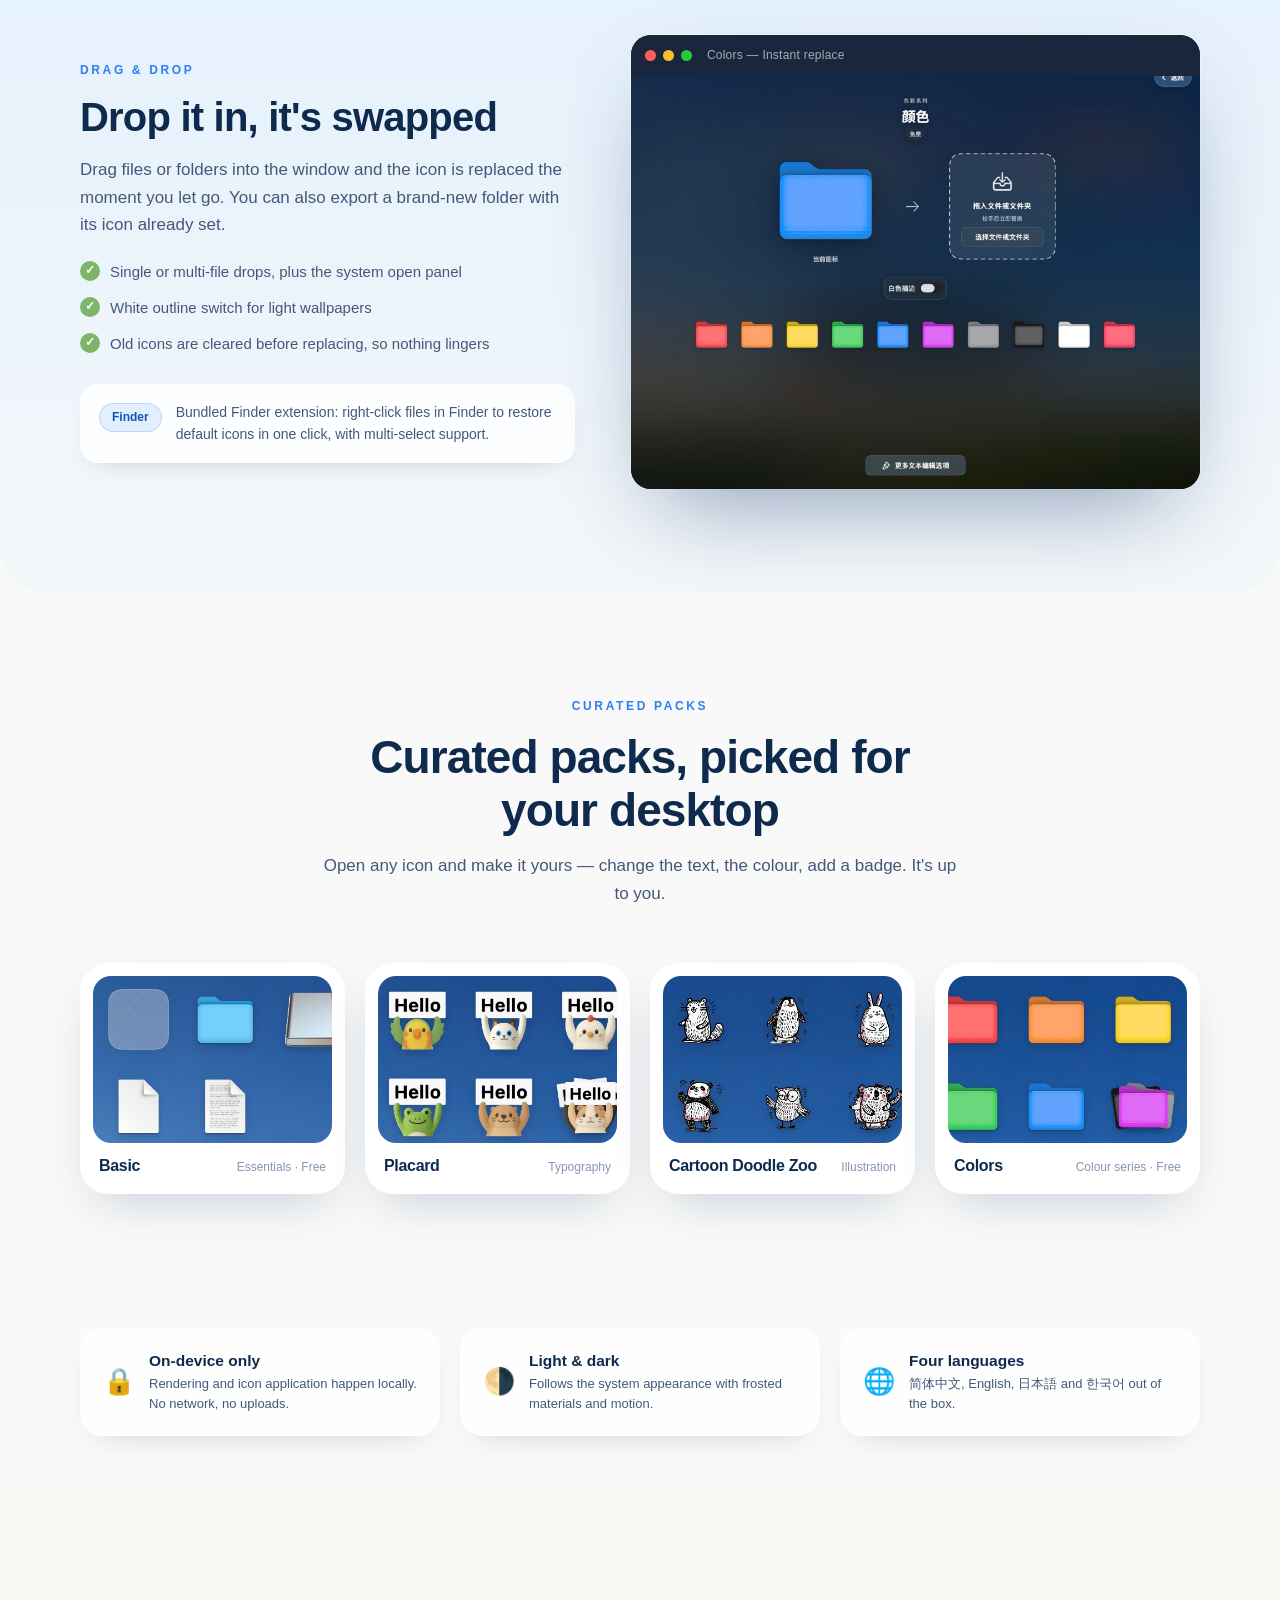
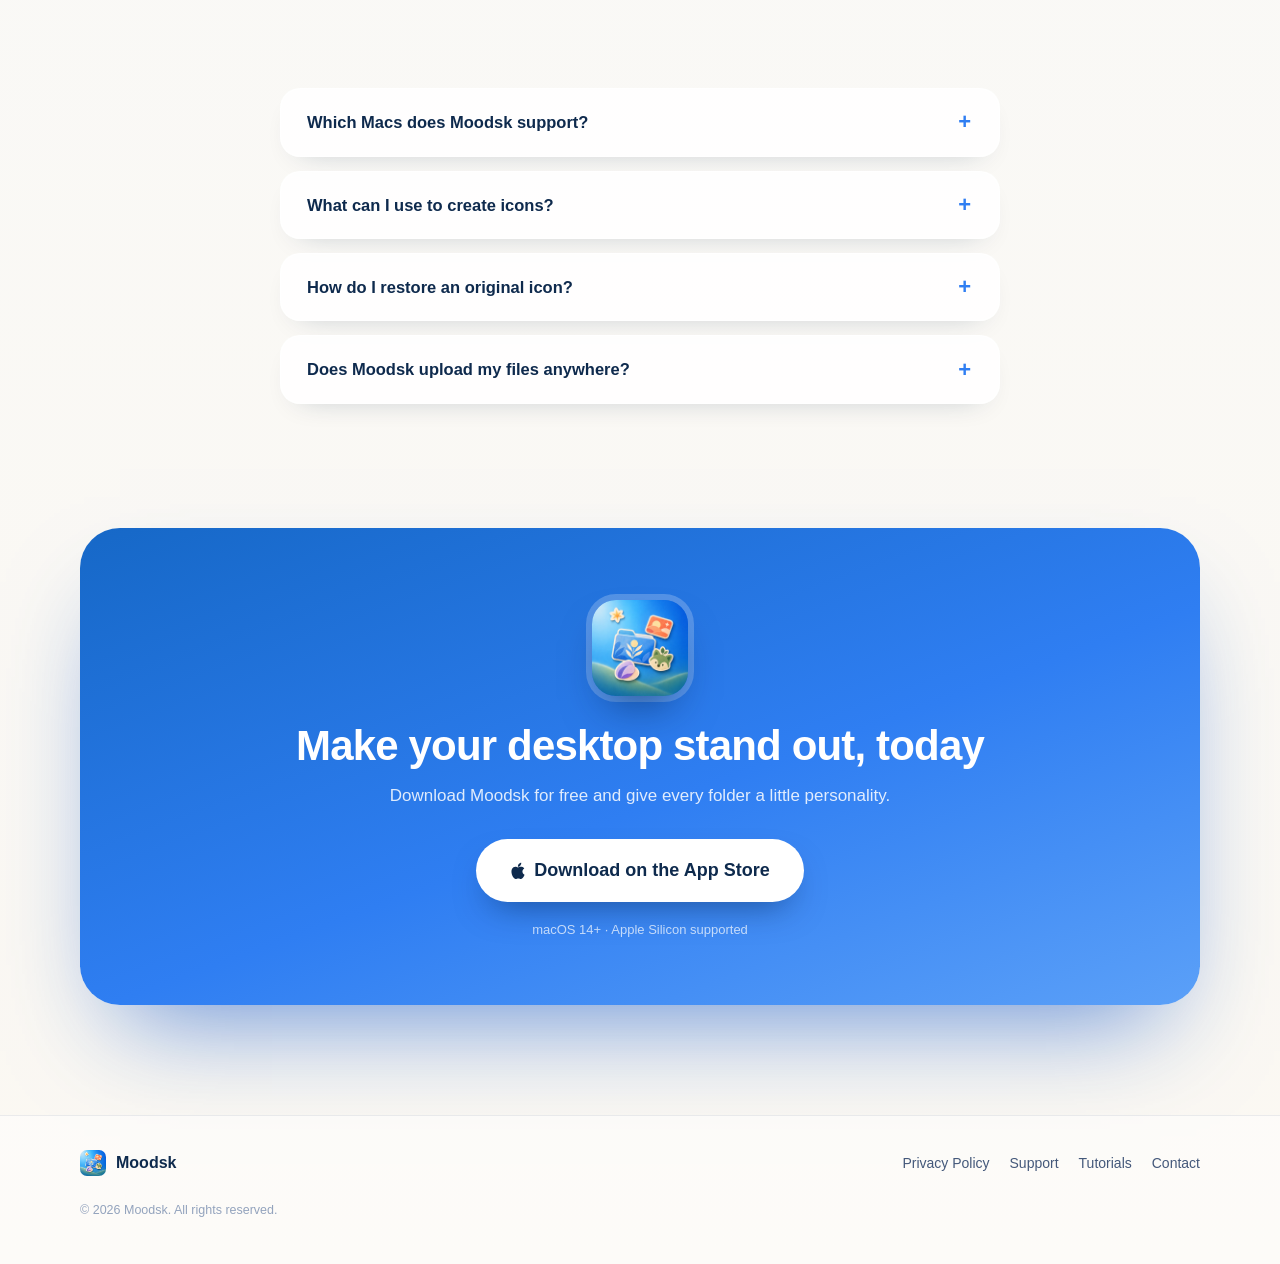
==== commit 33fa21c0: "Publish English and Chinese folder icon tutorials" ====
--- a/index.html
+++ b/index.html
@@ -68,6 +68,7 @@
         <a href="#replace">Batch replace</a>
         <a href="#packs">Icon packs</a>
         <a href="#faq">FAQ</a>
+        <a href="tutorials/">Tutorials</a>
       </nav>
       <details class="language-switcher">
         <summary aria-label="Choose language"><span aria-hidden="true">◎</span> <span class="language-current">English</span></summary>
@@ -107,6 +108,7 @@
           Download on the App Store
         </a>
         <a class="btn btn-ghost" href="#features">See what it can do</a>
+        <a class="btn btn-ghost" href="tutorials/">Read tutorials</a>
       </div>
       <p class="hero-meta reveal">macOS 14+ &nbsp;·&nbsp; 简体中文 / English / 日本語 / 한국어 &nbsp;·&nbsp; On-device, privacy first</p>
 
@@ -375,6 +377,7 @@
       <nav class="footer-links" aria-label="Footer links">
         <a href="privacy/">Privacy Policy</a>
         <a href="support/">Support</a>
+        <a href="tutorials/">Tutorials</a>
         <a href="mailto:support@ajigu.com">Contact</a>
       </nav>
       <p class="footer-copy">© 2026 Moodsk. All rights reserved.</p>
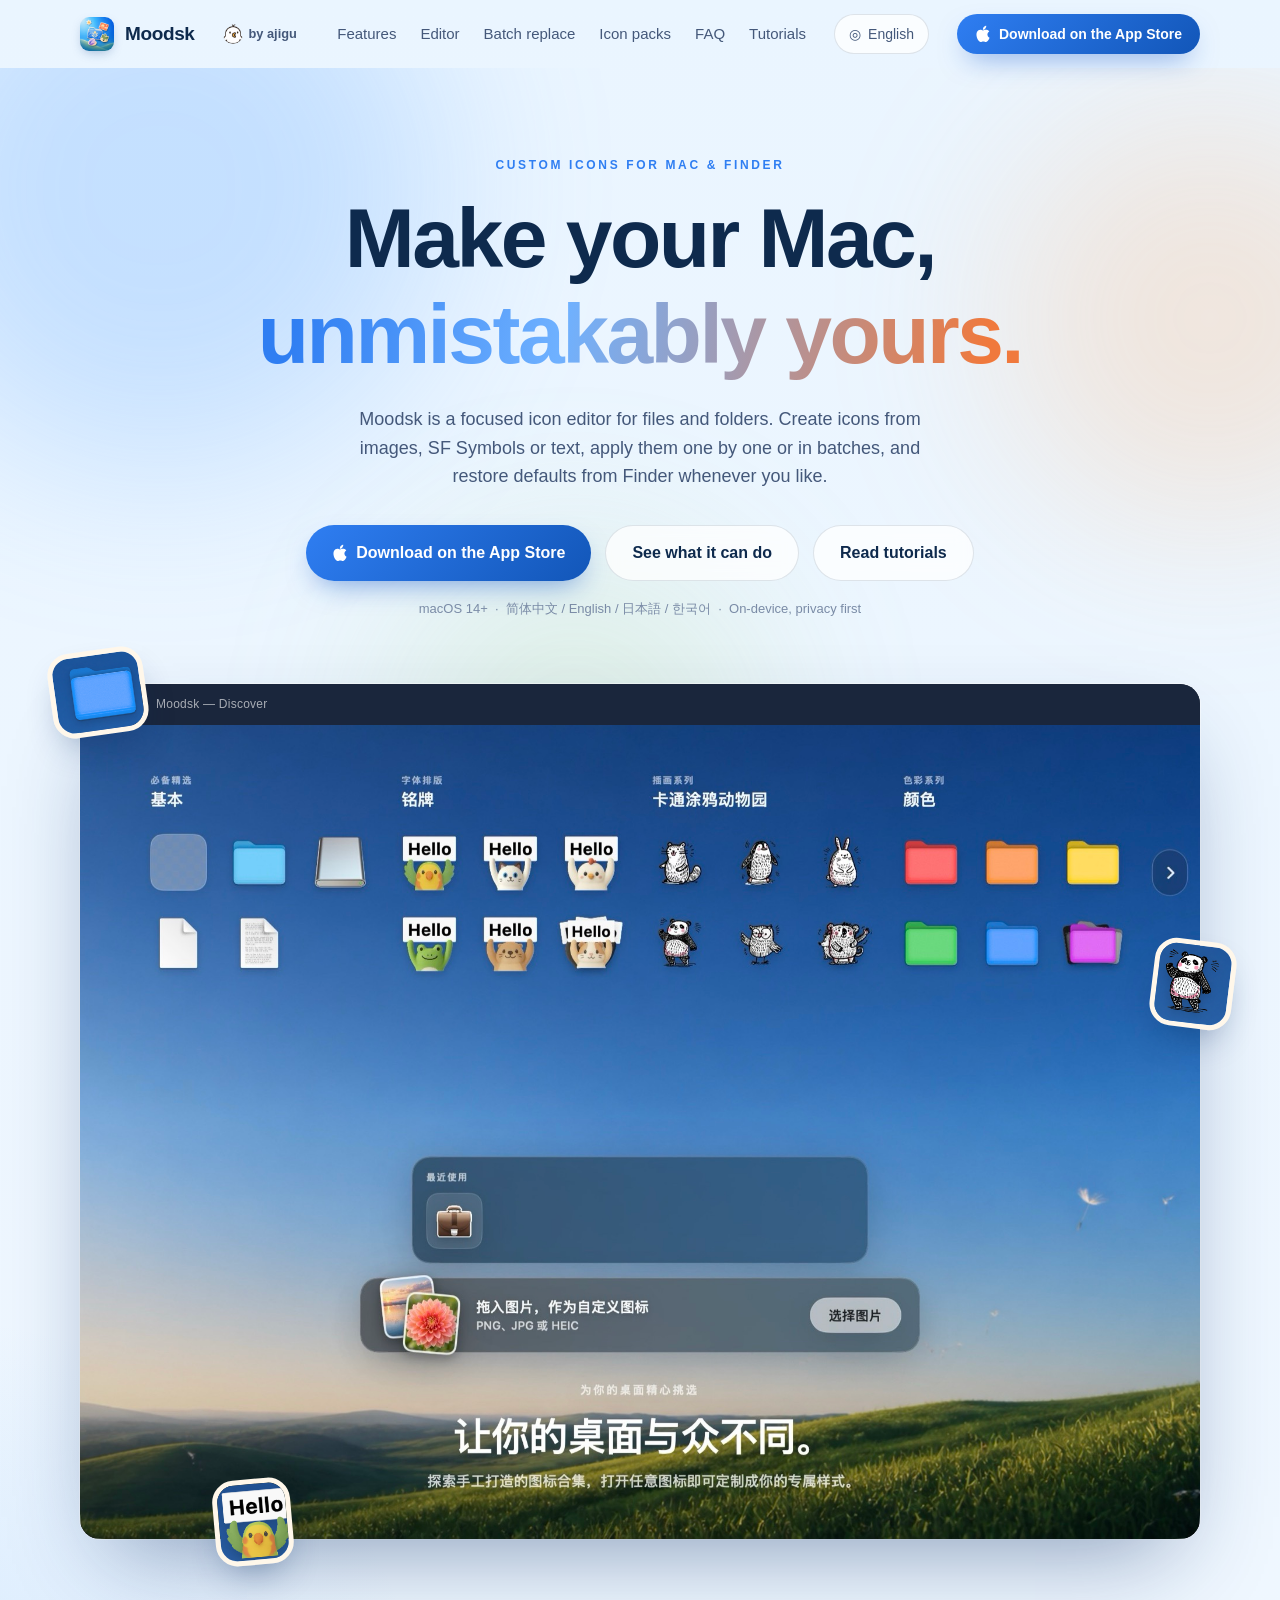
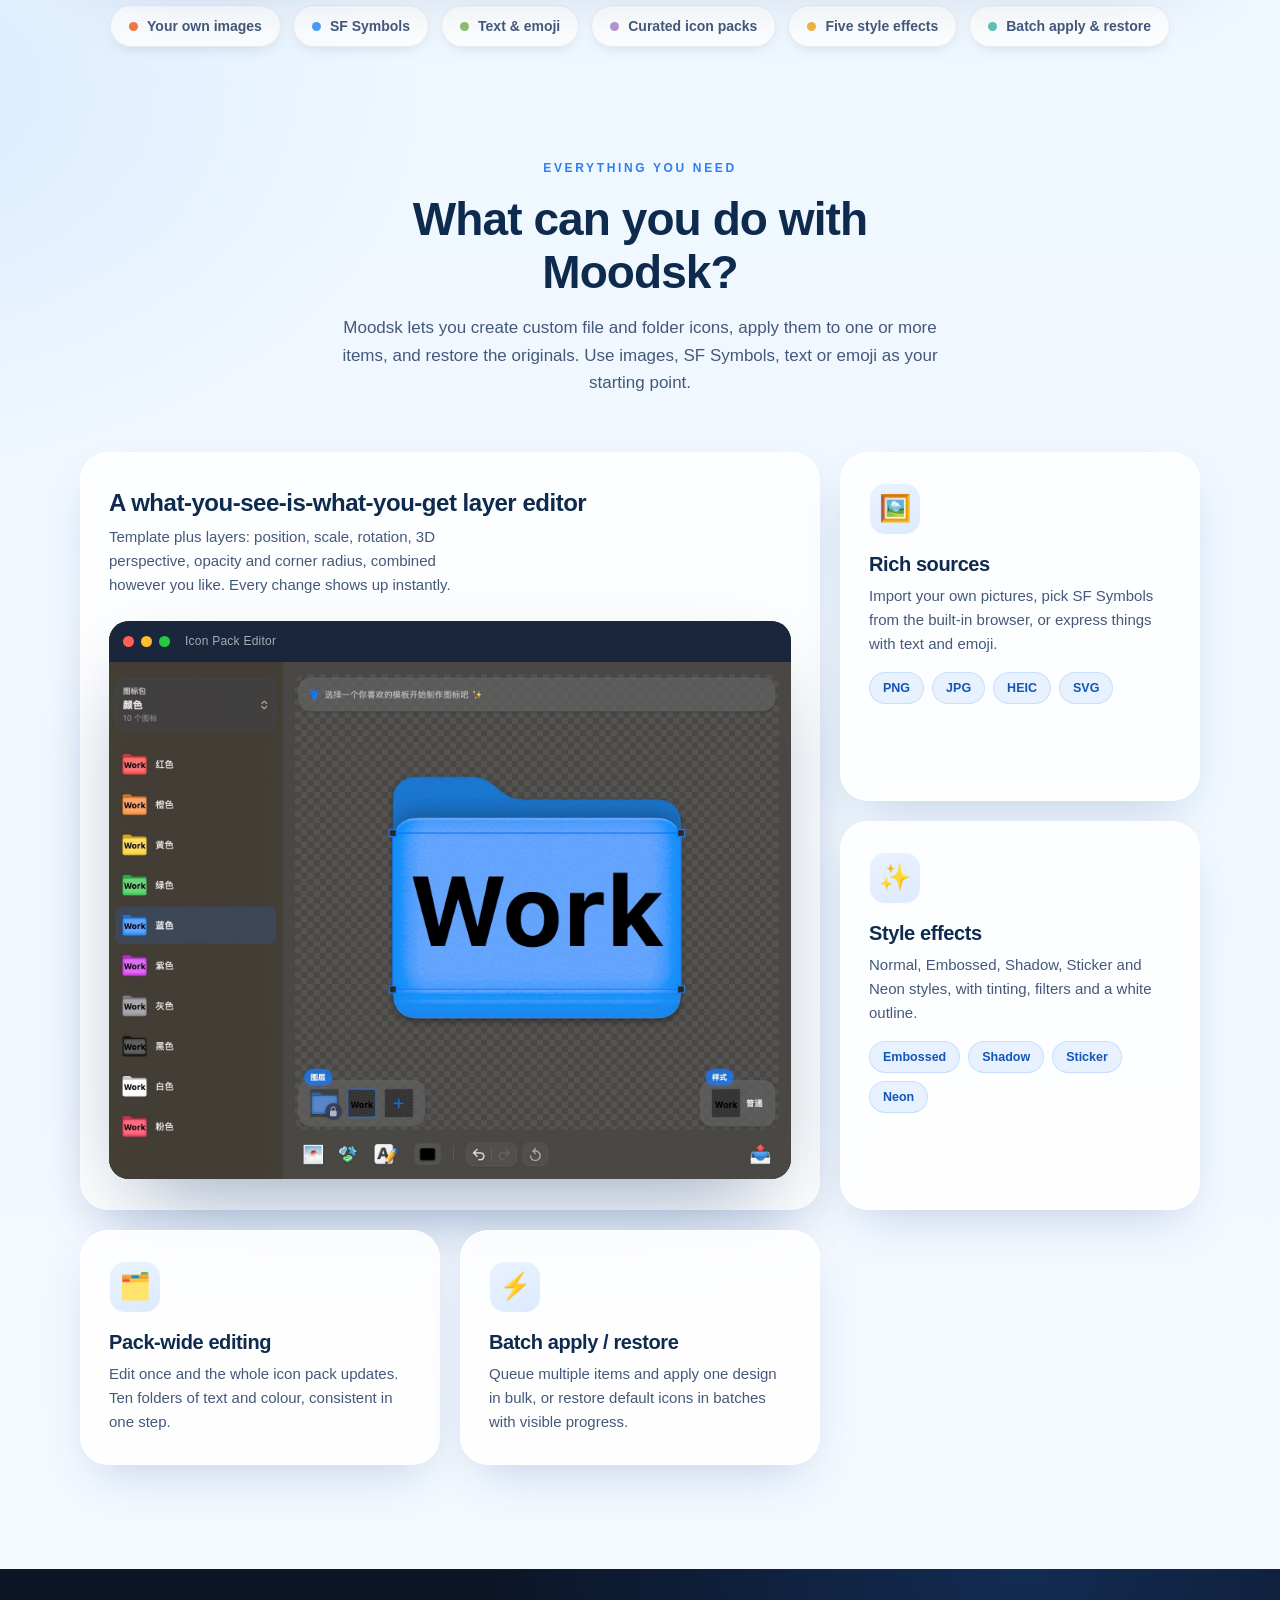
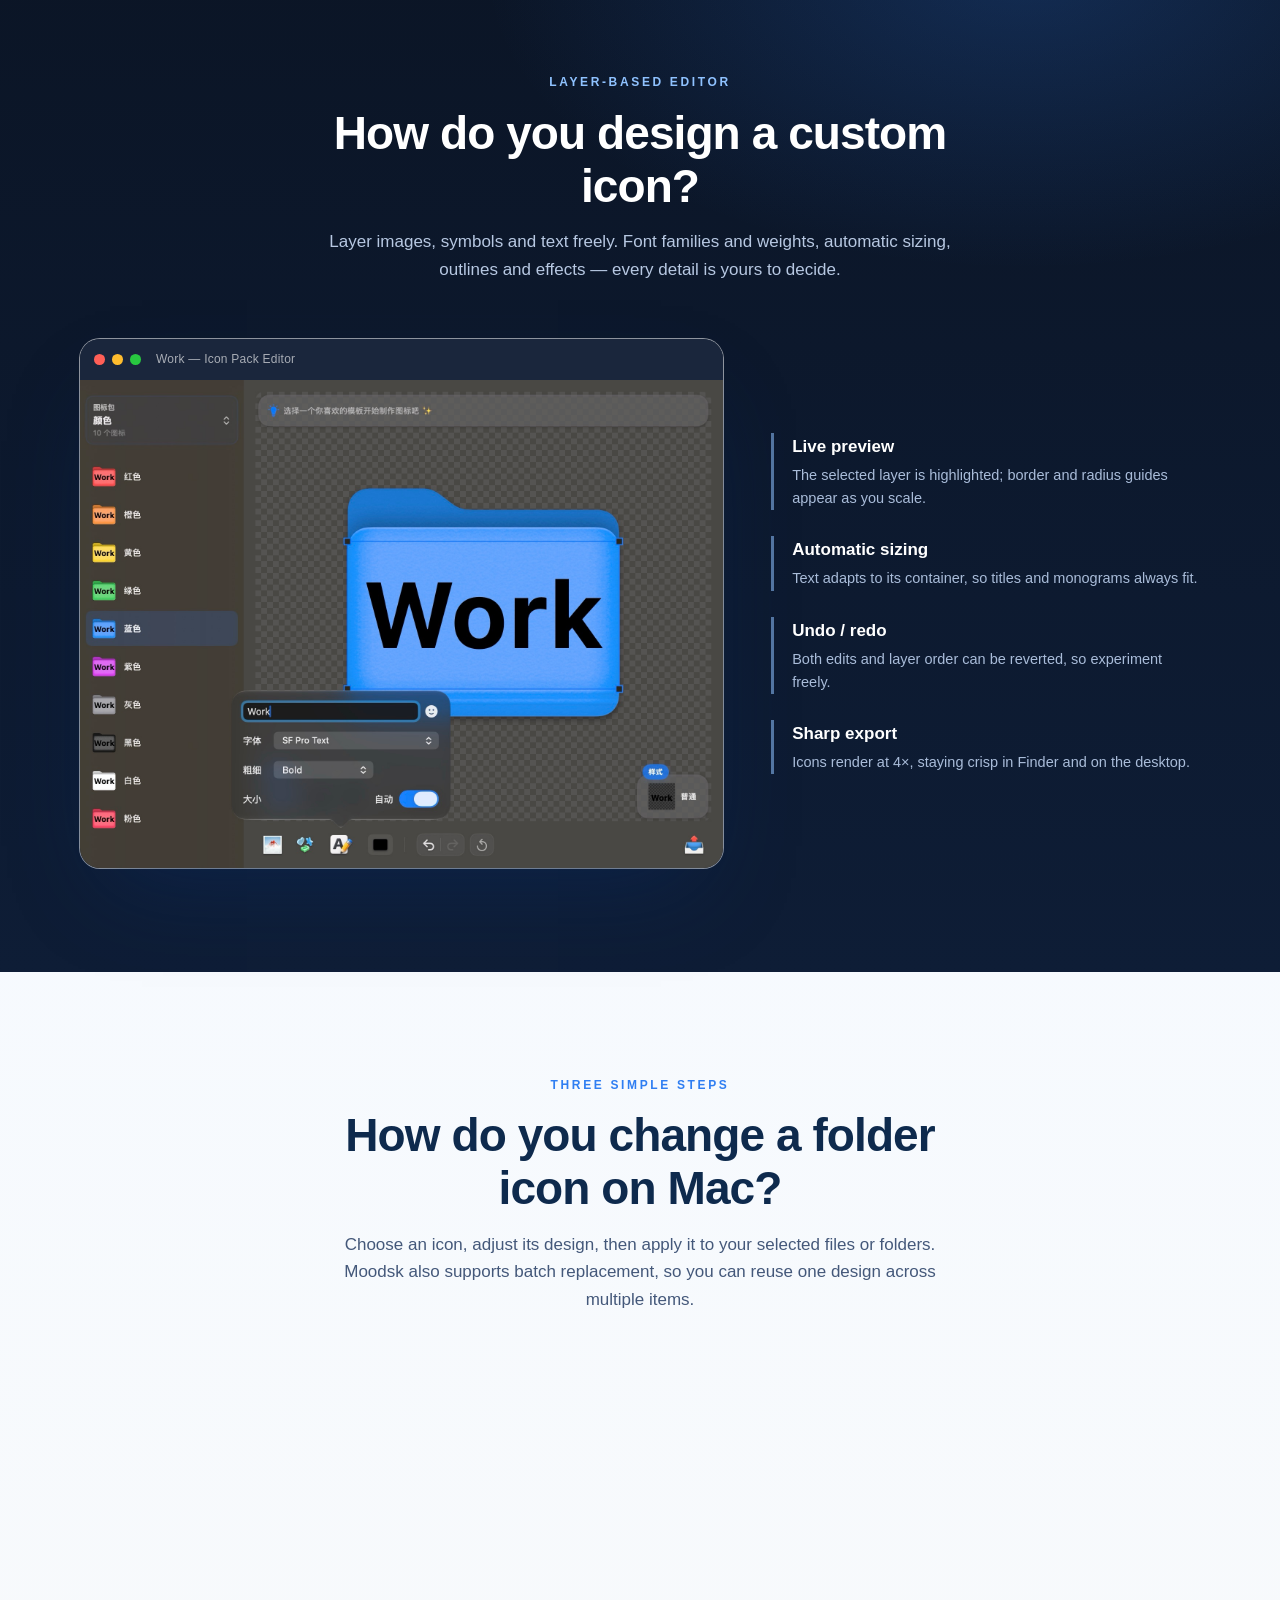
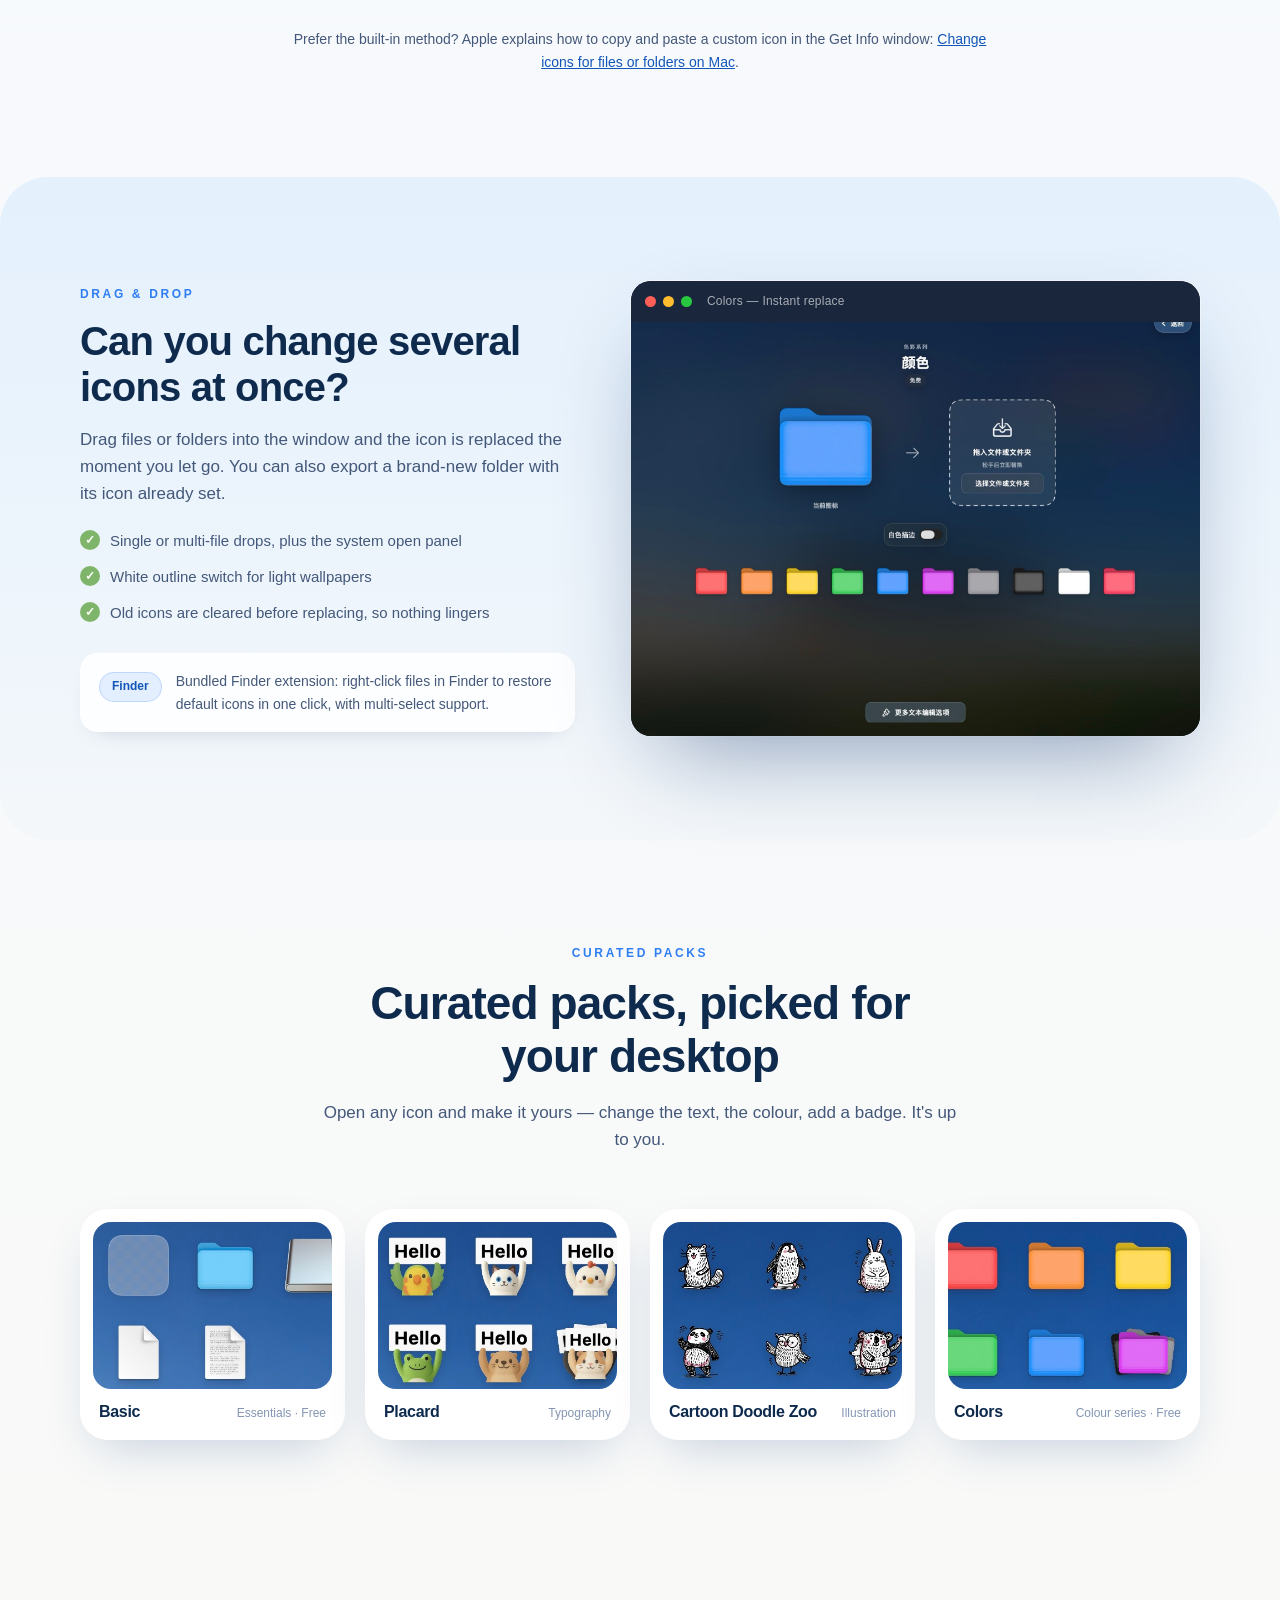
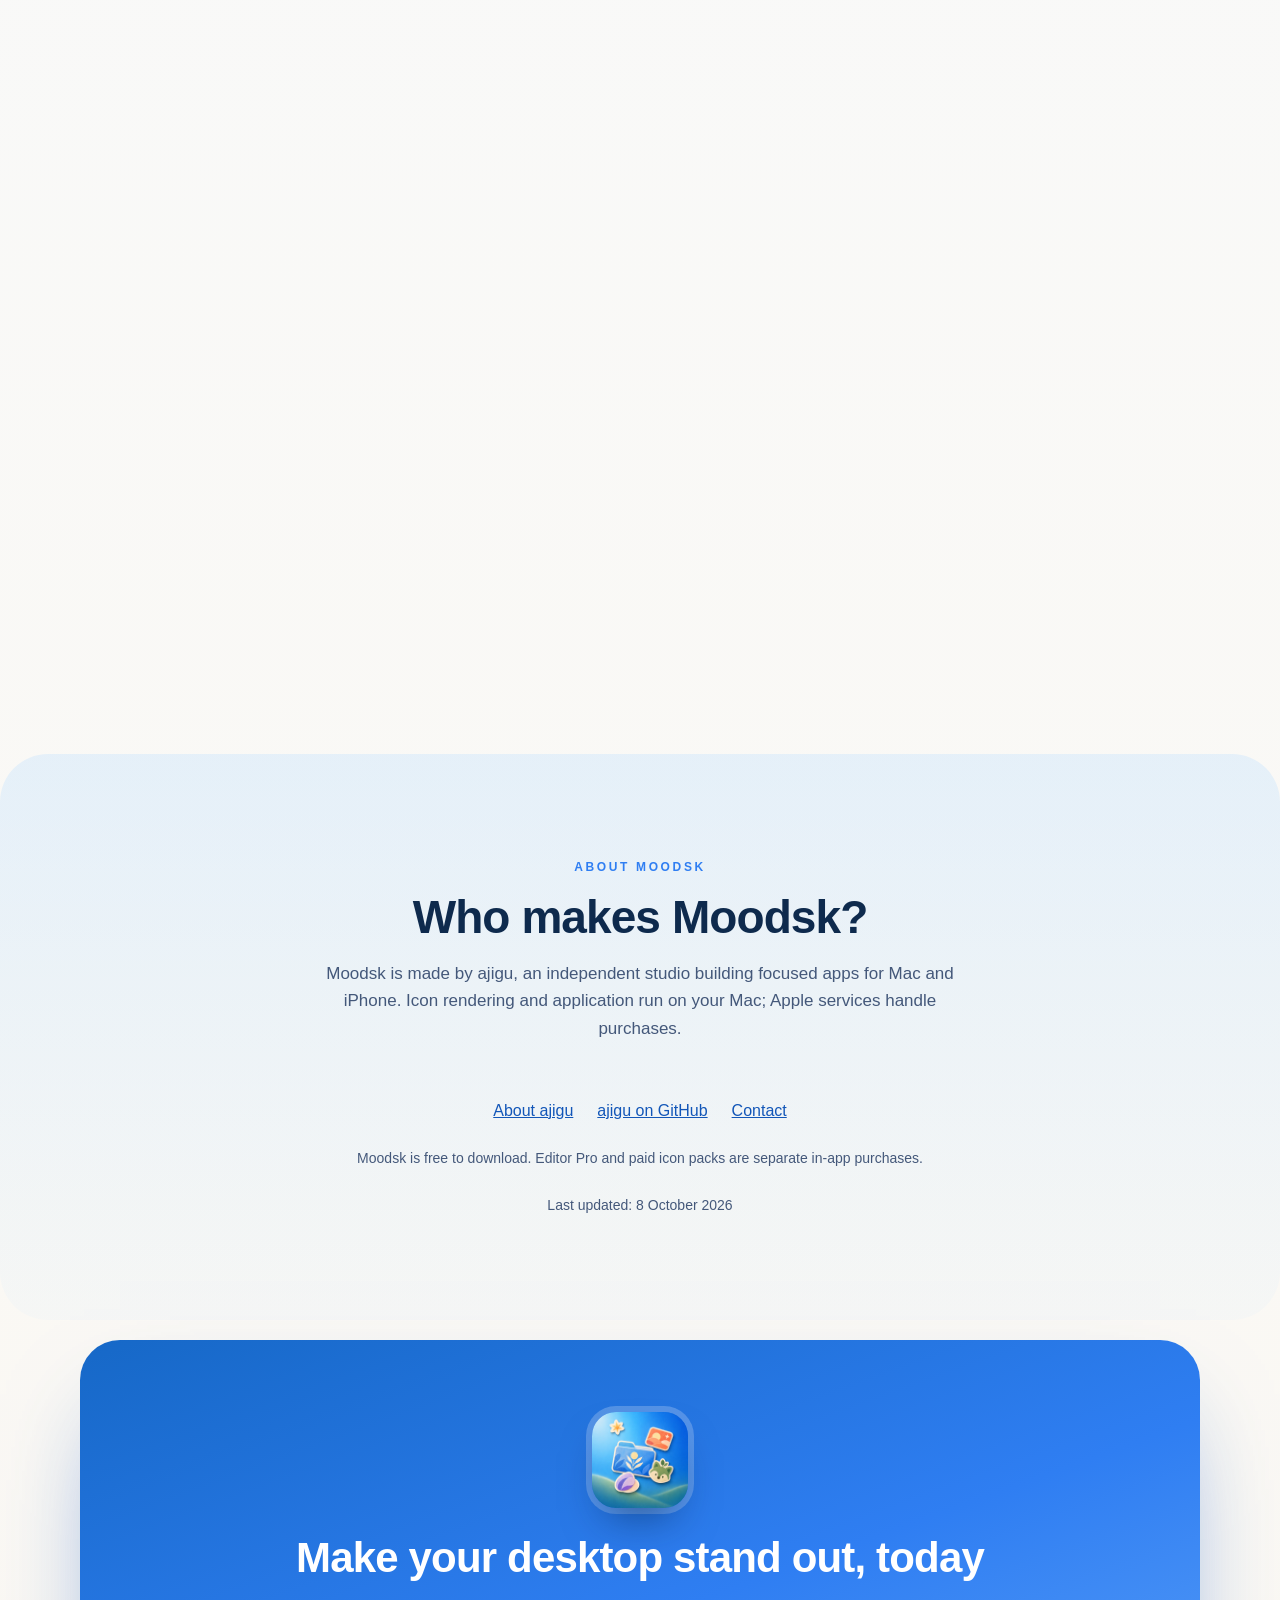
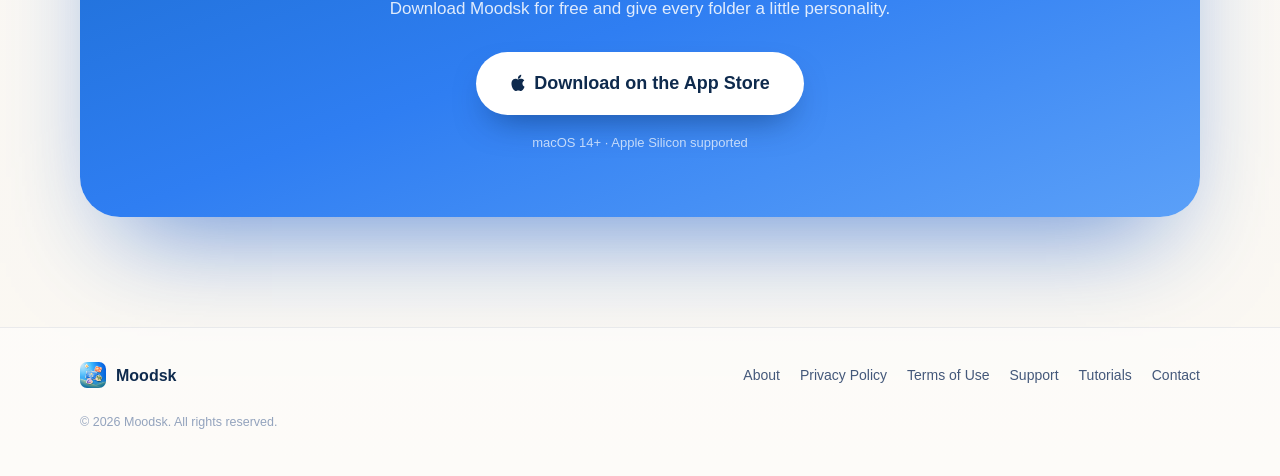
==== commit ea30036f: "Improve Moodsk search entities and answer structure" ====
--- a/index.html
+++ b/index.html
@@ -25,16 +25,48 @@
   <script type="application/ld+json">
   {
     "@context": "https://schema.org",
-    "@type": "SoftwareApplication",
-    "name": "Moodsk",
-    "alternateName": ["Moodsk for Mac", "custom folder icons macOS", "folder icon maker", "file icon editor"],
-    "operatingSystem": "macOS",
-    "applicationCategory": "UtilitiesApplication",
-    "description": "Moodsk is a focused icon editor for macOS. Design file and folder icons from images, SF Symbols or text, apply them one by one or in batches, and restore defaults from Finder.",
-    "offers": { "@type": "Offer", "price": "0", "priceCurrency": "USD" },
-    "url": "https://moodsk.ajigu.com/",
-    "author": { "@type": "Organization", "name": "Ajigu", "url": "https://ajigu.com/" },
-    "image": "https://moodsk.ajigu.com/assets/og-image.jpg"
+    "@graph": [
+      {
+        "@type": "Organization",
+        "@id": "https://ajigu.com/#organization",
+        "name": "ajigu",
+        "url": "https://ajigu.com/",
+        "logo": "https://ajigu.com/assets/logo.png",
+        "sameAs": ["https://github.com/Ajigu-Studio"]
+      },
+      {
+        "@type": "WebSite",
+        "@id": "https://moodsk.ajigu.com/#website",
+        "name": "Moodsk",
+        "url": "https://moodsk.ajigu.com/",
+        "inLanguage": ["en-GB", "zh-Hans", "ja", "ko"],
+        "publisher": { "@id": "https://ajigu.com/#organization" }
+      },
+      {
+        "@type": "SoftwareApplication",
+        "@id": "https://moodsk.ajigu.com/#app",
+        "name": "Moodsk",
+        "operatingSystem": "macOS",
+        "applicationCategory": "UtilitiesApplication",
+        "description": "Moodsk is a focused icon editor for macOS. Design file and folder icons from images, SF Symbols or text, apply them one by one or in batches, and restore defaults from Finder.",
+        "offers": { "@type": "Offer", "price": "0", "priceCurrency": "USD" },
+        "url": "https://moodsk.ajigu.com/",
+        "author": { "@id": "https://ajigu.com/#organization" },
+        "sameAs": ["https://apps.apple.com/app/id6752535811"],
+        "image": "https://moodsk.ajigu.com/assets/og-image.jpg"
+      },
+      {
+        "@type": "WebPage",
+        "@id": "https://moodsk.ajigu.com/#webpage",
+        "name": "Moodsk — Custom Icons for Mac & Finder",
+        "url": "https://moodsk.ajigu.com/",
+        "inLanguage": "en-GB",
+        "dateModified": "2026-10-08",
+        "isPartOf": { "@id": "https://moodsk.ajigu.com/#website" },
+        "author": { "@id": "https://ajigu.com/#organization" },
+        "mainEntity": { "@id": "https://moodsk.ajigu.com/#app" }
+      }
+    ]
   }
   </script>
   <script type="application/ld+json">
@@ -46,7 +78,7 @@
       { "@type": "Question", "name": "Which Macs does Moodsk support?", "acceptedAnswer": { "@type": "Answer", "text": "Moodsk runs on macOS 14 or later, including Apple Silicon Macs." } },
       { "@type": "Question", "name": "What can I use to create icons?", "acceptedAnswer": { "@type": "Answer", "text": "Import your own images (PNG, JPG, HEIC or SVG), pick from thousands of SF Symbols, or compose icons from text and emoji. Curated icon packs are included." } },
       { "@type": "Question", "name": "How do I restore an original icon?", "acceptedAnswer": { "@type": "Answer", "text": "Drop the files back into Moodsk to restore them, or right-click any file in Finder and choose restore with the bundled Finder extension. Batch restore is supported." } },
-      { "@type": "Question", "name": "Does Moodsk upload my files anywhere?", "acceptedAnswer": { "@type": "Answer", "text": "No. Rendering and icon application happen entirely on your Mac; Moodsk works offline and never uploads your data." } }
+      { "@type": "Question", "name": "Does Moodsk upload my files anywhere?", "acceptedAnswer": { "@type": "Answer", "text": "No. Moodsk renders and applies icons on your Mac without uploading your files or designs. Apple services handle in-app purchases." } }
     ]
   }
   </script>
@@ -144,8 +176,8 @@
     <div class="container">
       <header class="section-head reveal">
         <p class="eyebrow">EVERYTHING YOU NEED</p>
-        <h2>Create, apply, restore —<br class="br-m" />all in one place</h2>
-        <p class="lede">From desktop styling to bulk organising, Moodsk makes changing icons quick and fun.</p>
+        <h2>What can you do with Moodsk?</h2>
+        <p class="lede">Moodsk lets you create custom file and folder icons, apply them to one or more items, and restore the originals. Use images, SF Symbols, text or emoji as your starting point.</p>
       </header>
 
       <div class="bento">
@@ -201,7 +233,7 @@
     <div class="container">
       <header class="section-head reveal">
         <p class="eyebrow eyebrow-light">LAYER-BASED EDITOR</p>
-        <h2>Build icons like building blocks</h2>
+        <h2>How do you design a custom icon?</h2>
         <p class="lede lede-light">Layer images, symbols and text freely. Font families and weights, automatic sizing, outlines and effects — every detail is yours to decide.</p>
       </header>
 
@@ -229,7 +261,8 @@
     <div class="container">
       <header class="section-head reveal">
         <p class="eyebrow">THREE SIMPLE STEPS</p>
-        <h2>Fresh folders in three steps</h2>
+        <h2>How do you change a folder icon on Mac?</h2>
+        <p class="lede">Choose an icon, adjust its design, then apply it to your selected files or folders. Moodsk also supports batch replacement, so you can reuse one design across multiple items.</p>
       </header>
       <ol class="steps">
         <li class="step reveal">
@@ -248,6 +281,7 @@
           <p>Replace a single icon by drag and drop, apply in batches, or restore defaults in one click.</p>
         </li>
       </ol>
+      <p class="source-note">Prefer the built-in method? Apple explains how to copy and paste a custom icon in the Get Info window: <a href="https://support.apple.com/guide/mac-help/change-icons-for-files-or-folders-on-mac-mchlp2313/mac">Change icons for files or folders on Mac</a>.</p>
     </div>
   </section>
 
@@ -256,7 +290,7 @@
     <div class="container split">
       <div class="split-copy reveal">
         <p class="eyebrow">DRAG &amp; DROP</p>
-        <h2>Drop it in, it's swapped</h2>
+        <h2>Can you change several icons at once?</h2>
         <p class="lede">Drag files or folders into the window and the icon is replaced the moment you let go. You can also export a brand-new folder with its icon already set.</p>
         <ul class="tick-list">
           <li>Single or multi-file drops, plus the system open panel</li>
@@ -319,7 +353,7 @@
   <!-- ============ Privacy strip ============ -->
   <section class="privacy">
     <div class="container privacy-row reveal">
-      <div class="privacy-item"><span aria-hidden="true">🔒</span><strong>On-device only</strong><small>Rendering and icon application happen locally. No network, no uploads.</small></div>
+      <div class="privacy-item"><span aria-hidden="true">🔒</span><strong>On-device only</strong><small>Rendering and icon application happen locally. Files and designs are not uploaded.</small></div>
       <div class="privacy-item"><span aria-hidden="true">🌗</span><strong>Light &amp; dark</strong><small>Follows the system appearance with frosted materials and motion.</small></div>
       <div class="privacy-item"><span aria-hidden="true">🌐</span><strong>Four languages</strong><small>简体中文, English, 日本語 and 한국어 out of the box.</small></div>
     </div>
@@ -334,22 +368,39 @@
       </header>
       <div class="faq-list reveal">
         <details>
-          <summary>Which Macs does Moodsk support?</summary>
+          <summary><h3>Which Macs does Moodsk support?</h3></summary>
           <p>Moodsk runs on macOS 14 or later, including Apple Silicon Macs.</p>
         </details>
         <details>
-          <summary>What can I use to create icons?</summary>
+          <summary><h3>What can I use to create icons?</h3></summary>
           <p>Import your own images (PNG, JPG, HEIC or SVG), pick from thousands of SF Symbols, or compose icons from text and emoji. Curated icon packs are included.</p>
         </details>
         <details>
-          <summary>How do I restore an original icon?</summary>
+          <summary><h3>How do I restore an original icon?</h3></summary>
           <p>Drop the files back into Moodsk to restore them, or right-click any file in Finder and choose restore with the bundled Finder extension. Batch restore is supported.</p>
         </details>
         <details>
-          <summary>Does Moodsk upload my files anywhere?</summary>
-          <p>No. Rendering and icon application happen entirely on your Mac; Moodsk works offline and never uploads your data.</p>
+          <summary><h3>Does Moodsk upload my files anywhere?</h3></summary>
+          <p>No. Moodsk renders and applies icons on your Mac without uploading your files or designs. Apple services handle in-app purchases.</p>
         </details>
       </div>
+    </div>
+  </section>
+
+  <section class="section section-tint" id="about">
+    <div class="container">
+      <header class="section-head">
+        <p class="eyebrow">ABOUT MOODSK</p>
+        <h2>Who makes Moodsk?</h2>
+        <p class="lede">Moodsk is made by ajigu, an independent studio building focused apps for Mac and iPhone. Icon rendering and application run on your Mac; Apple services handle purchases.</p>
+      </header>
+      <div class="about-links">
+        <a href="https://ajigu.com/">About ajigu</a>
+        <a href="https://github.com/Ajigu-Studio">ajigu on GitHub</a>
+        <a href="mailto:support@ajigu.com">Contact</a>
+      </div>
+      <p class="source-note">Moodsk is free to download. Editor Pro and paid icon packs are separate in-app purchases.</p>
+      <p class="source-note">Last updated: <time datetime="2026-10-08">8 October 2026</time></p>
     </div>
   </section>
 
@@ -375,7 +426,9 @@
         <span>Moodsk</span>
       </div>
       <nav class="footer-links" aria-label="Footer links">
+        <a href="#about">About</a>
         <a href="privacy/">Privacy Policy</a>
+        <a href="https://www.apple.com/legal/internet-services/itunes/dev/stdeula/">Terms of Use</a>
         <a href="support/">Support</a>
         <a href="tutorials/">Tutorials</a>
         <a href="mailto:support@ajigu.com">Contact</a>
--- a/styles.css
+++ b/styles.css
@@ -641,7 +641,7 @@
 
 .footer-brand img { width: 26px; height: 26px; border-radius: 7px; }
 
-.footer-links { display: flex; gap: 20px; margin-left: auto; }
+.footer-links { display: flex; flex-wrap: wrap; gap: 12px 20px; margin-left: auto; }
 
 .footer-links a { color: var(--ink-soft); text-decoration: none; font-size: 14px; }
 
@@ -848,6 +848,7 @@
 }
 
 .faq-list summary::-webkit-details-marker { display: none; }
+.faq-list summary h3 { margin: 0; font: inherit; }
 .faq-list summary::marker { content: ""; }
 
 .faq-list summary::after {
@@ -866,6 +867,11 @@
 
 .faq-list details p { margin-top: 10px; font-size: 15px; color: var(--ink-soft); }
 
+.source-note { max-width: 720px; margin: 24px auto 0; text-align: center; color: var(--ink-soft); font-size: 14px; }
+.source-note a, .about-links a { color: var(--blue-deep); }
+.about-links { display: flex; flex-wrap: wrap; justify-content: center; gap: 12px 24px; }
+#about { scroll-margin-top: 160px; }
+
 /* ---------- Reveal on scroll ---------- */
 
 .reveal {
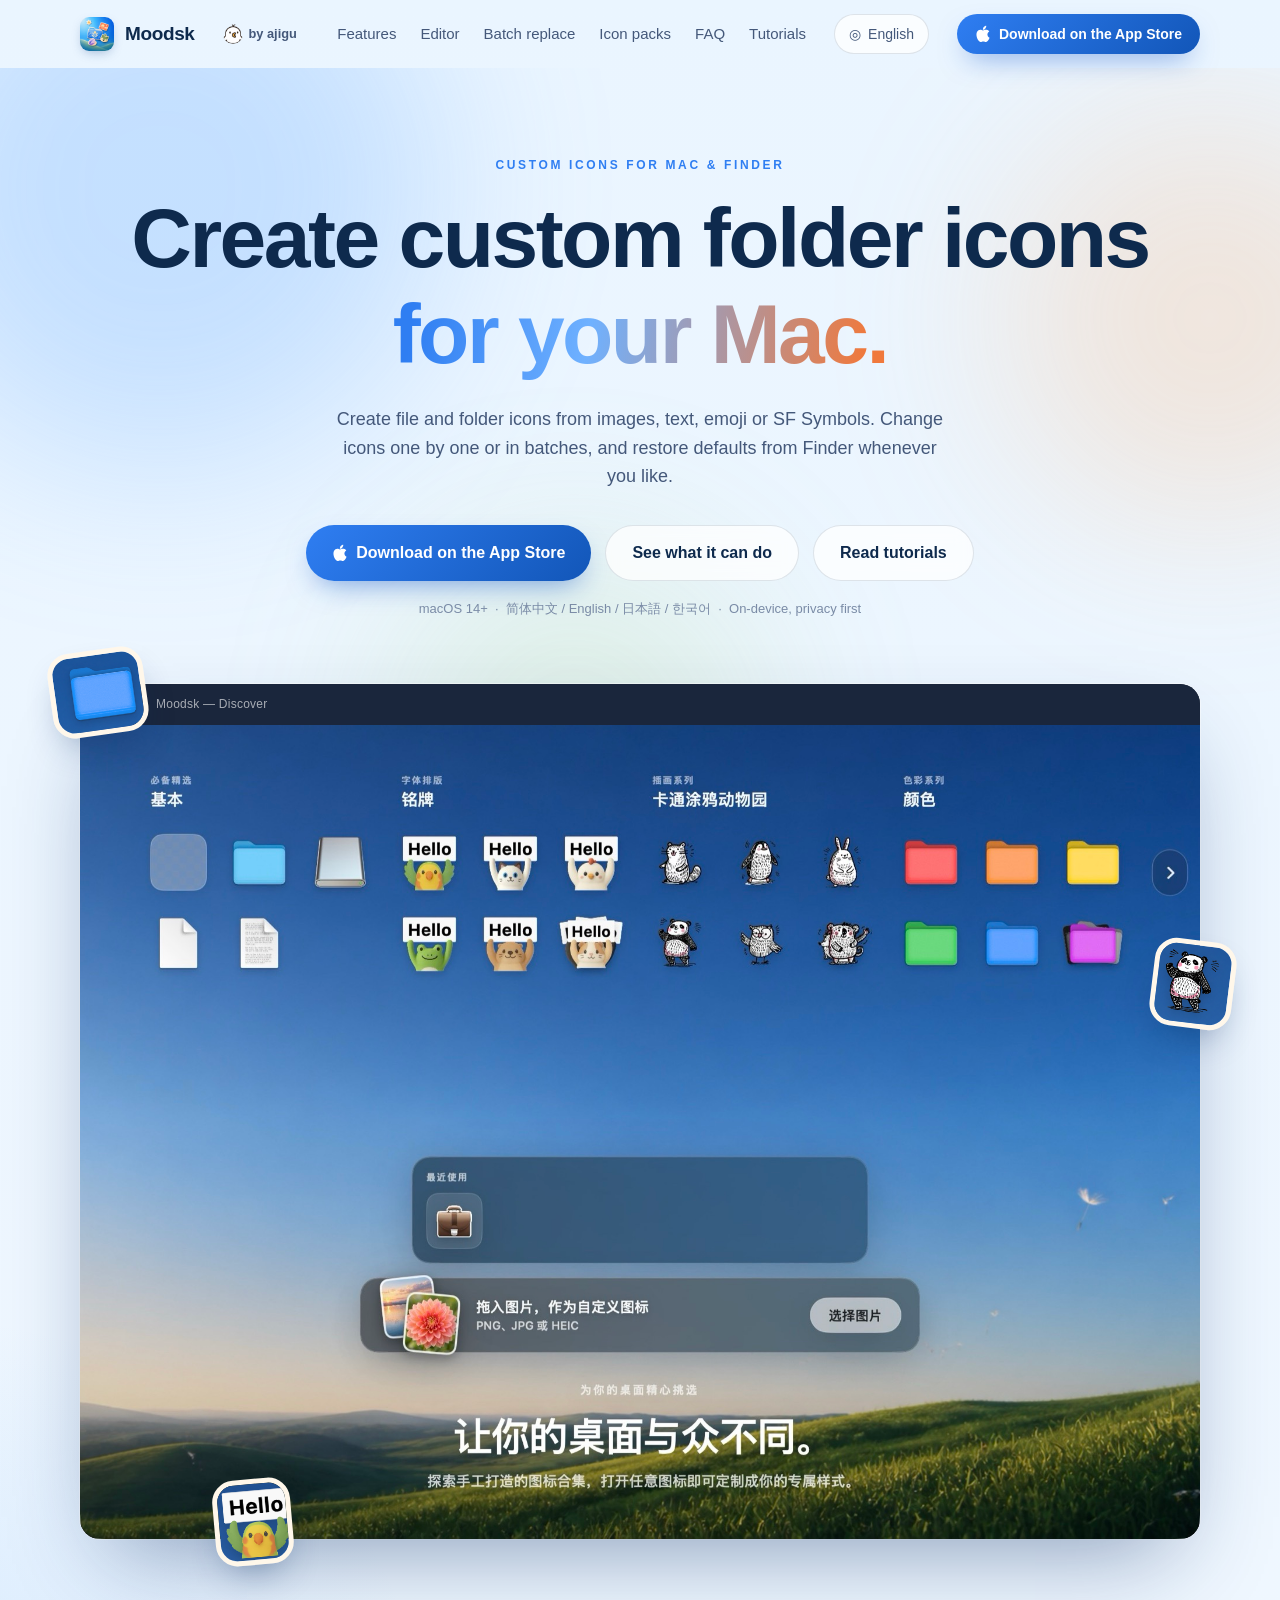
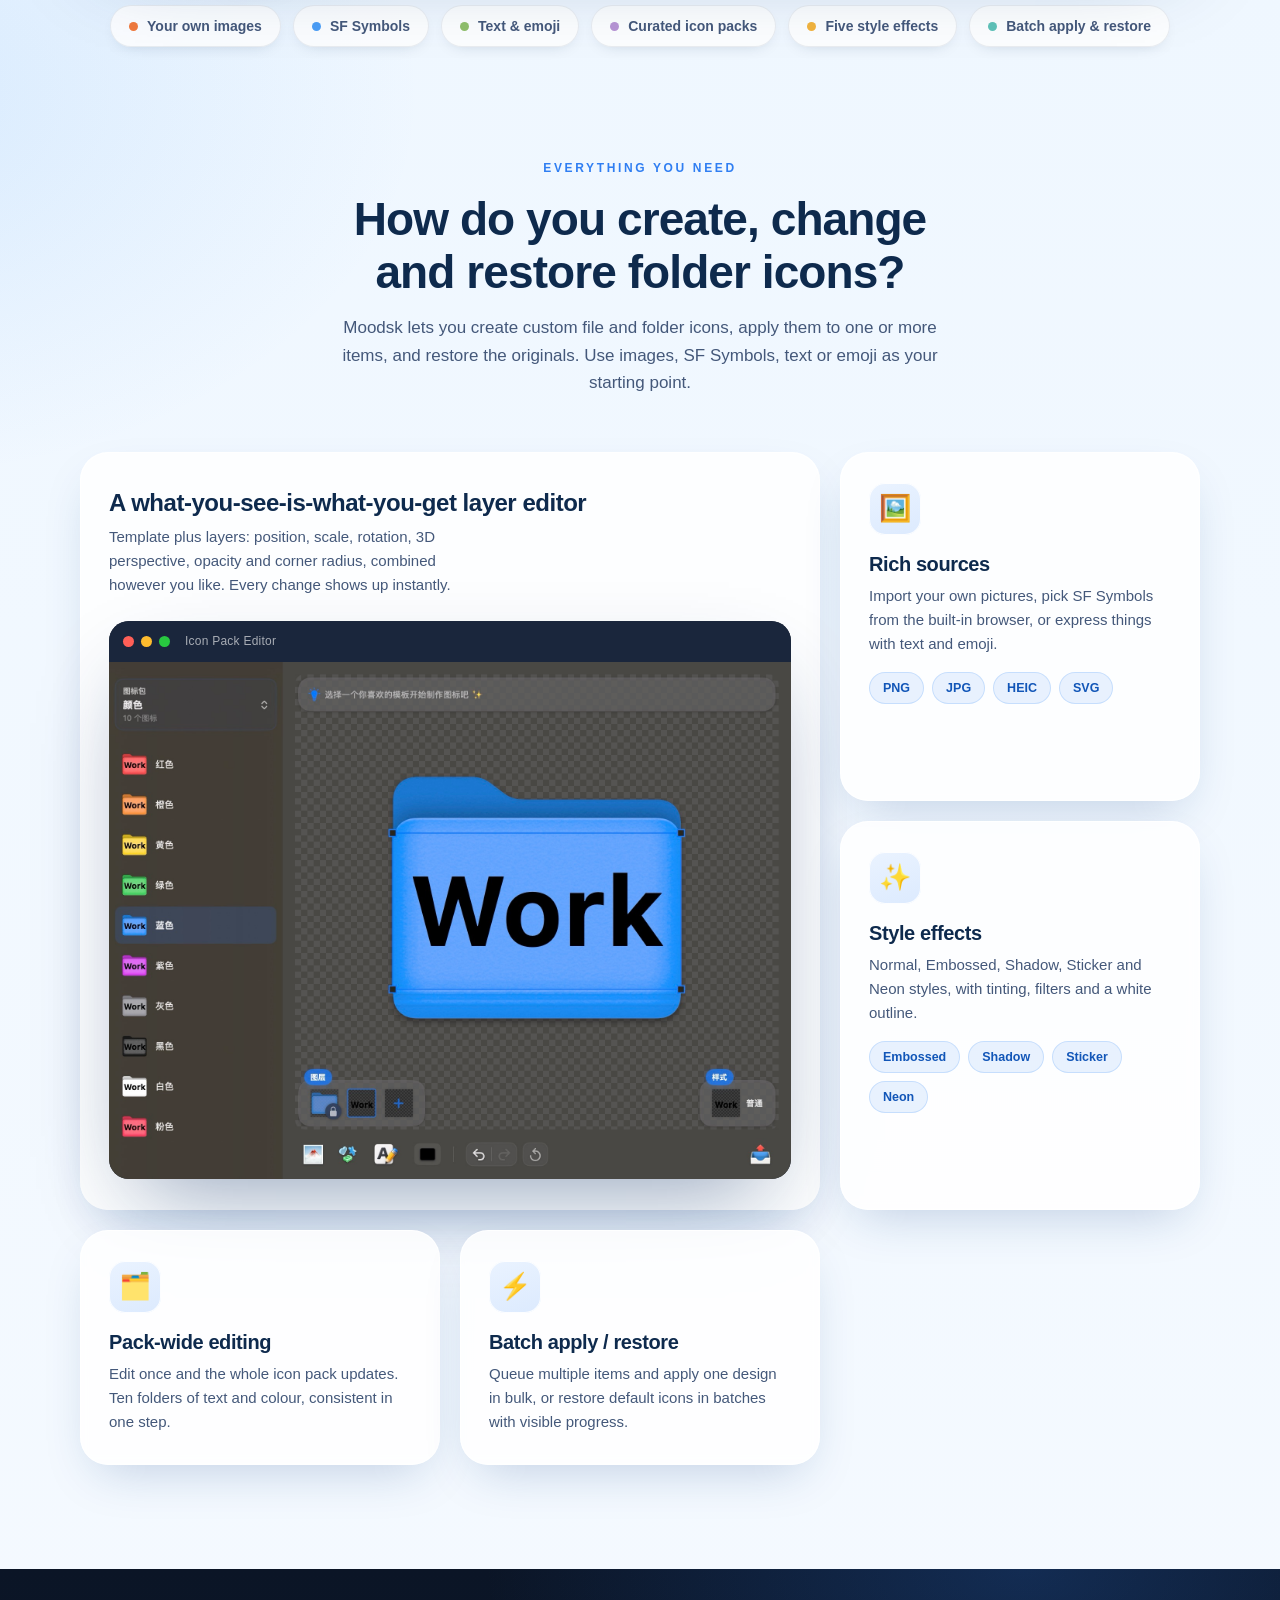
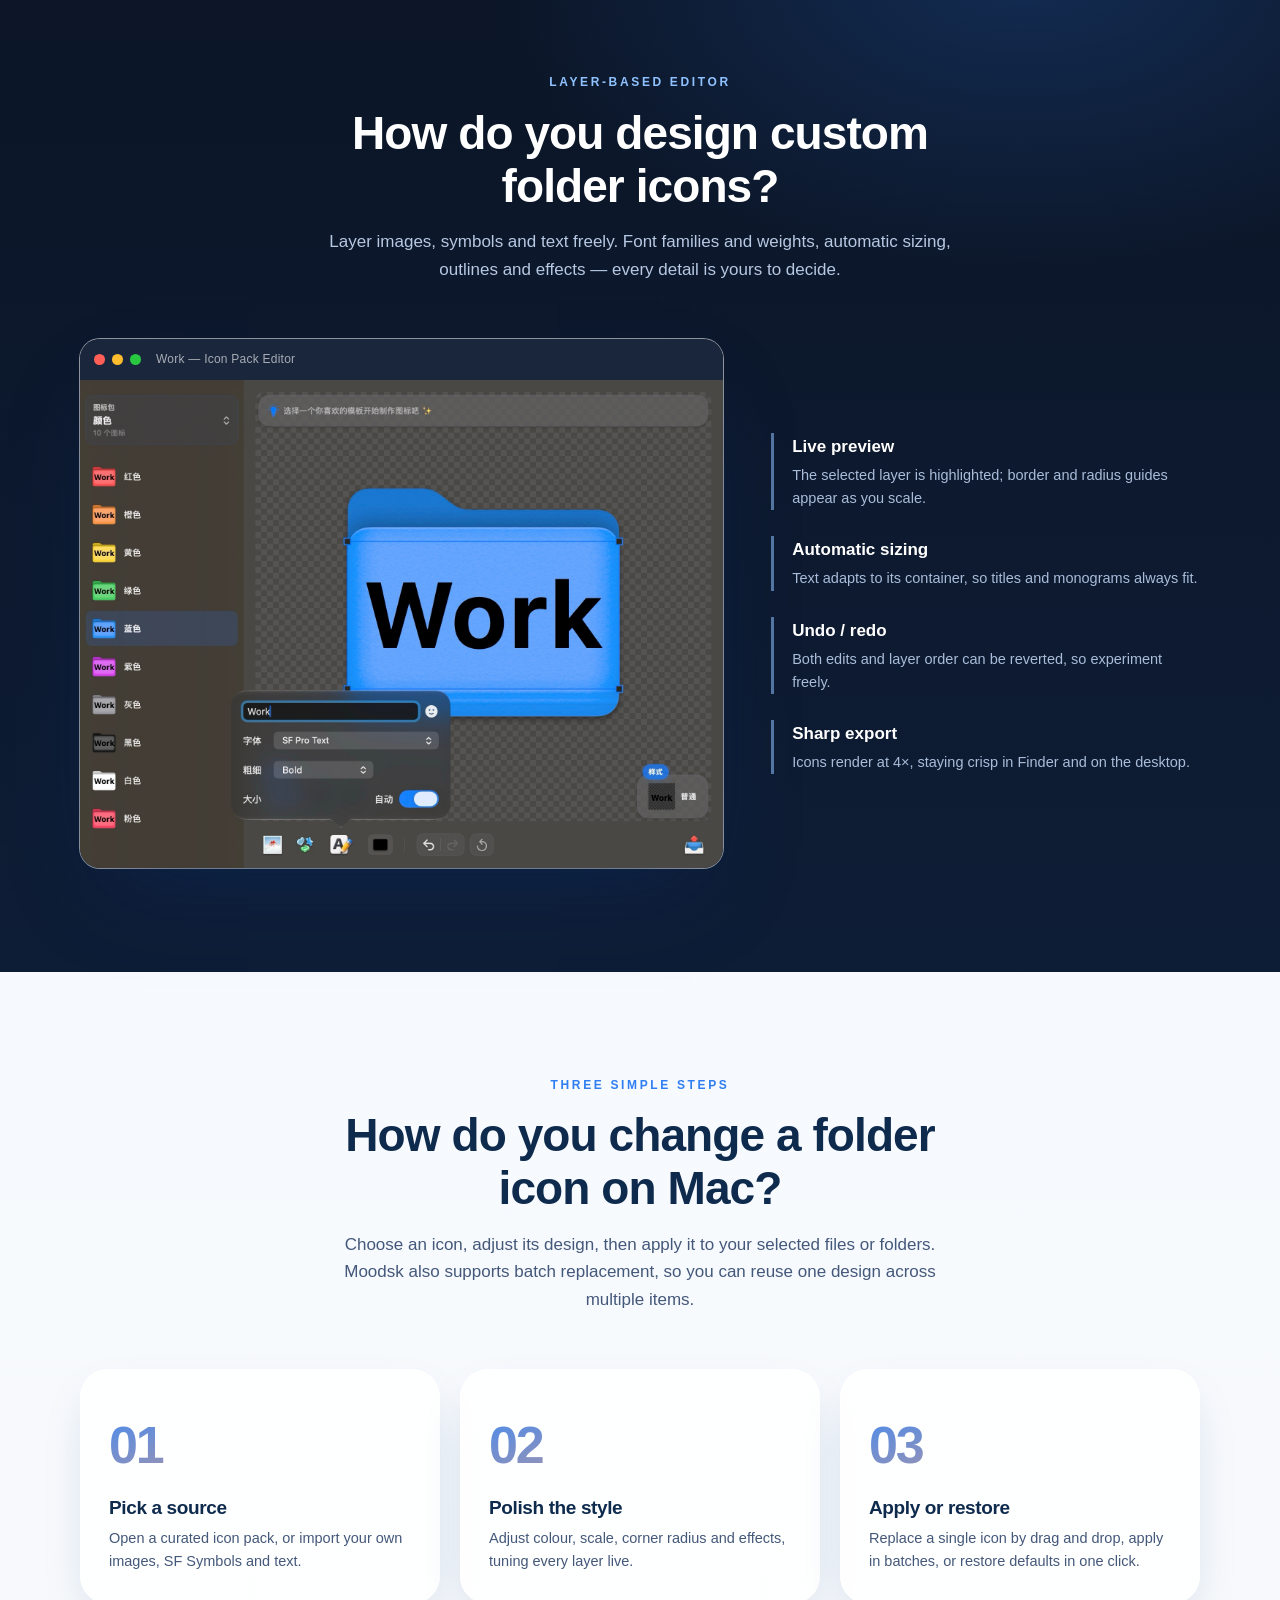
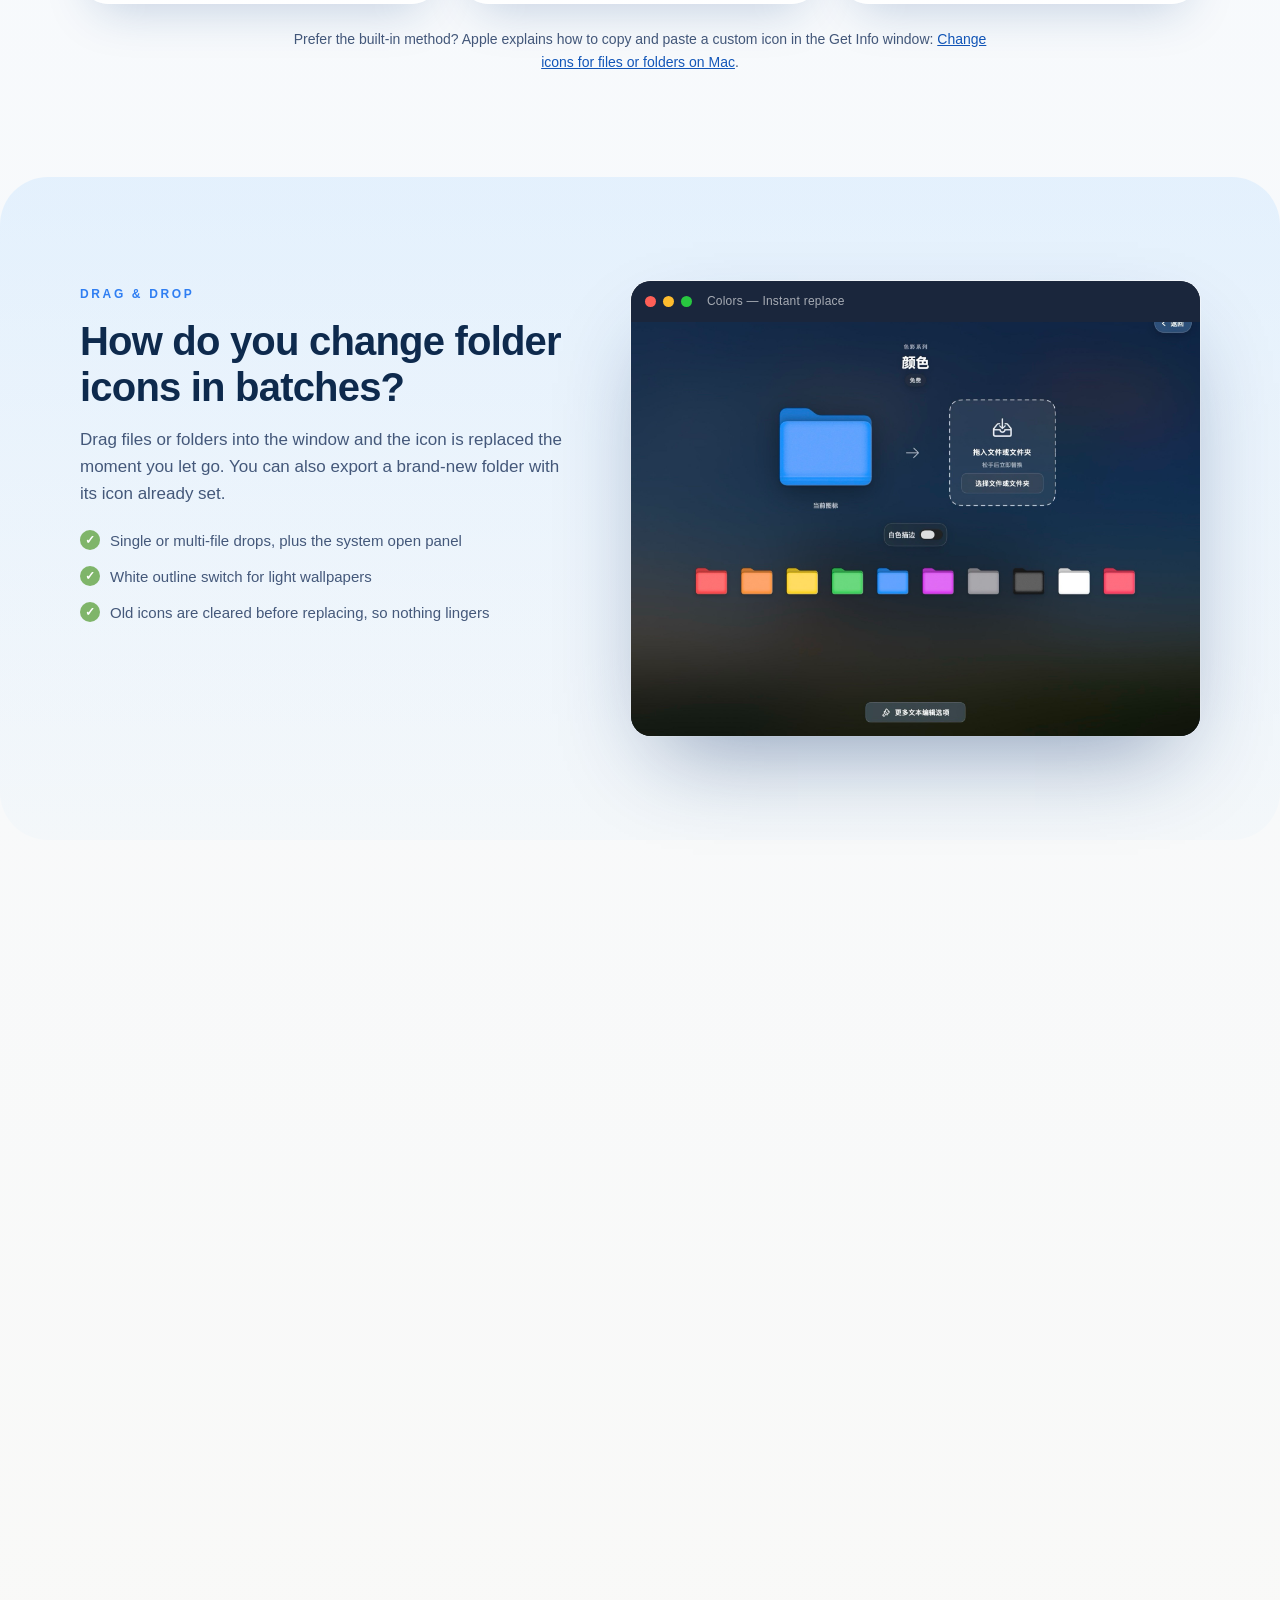
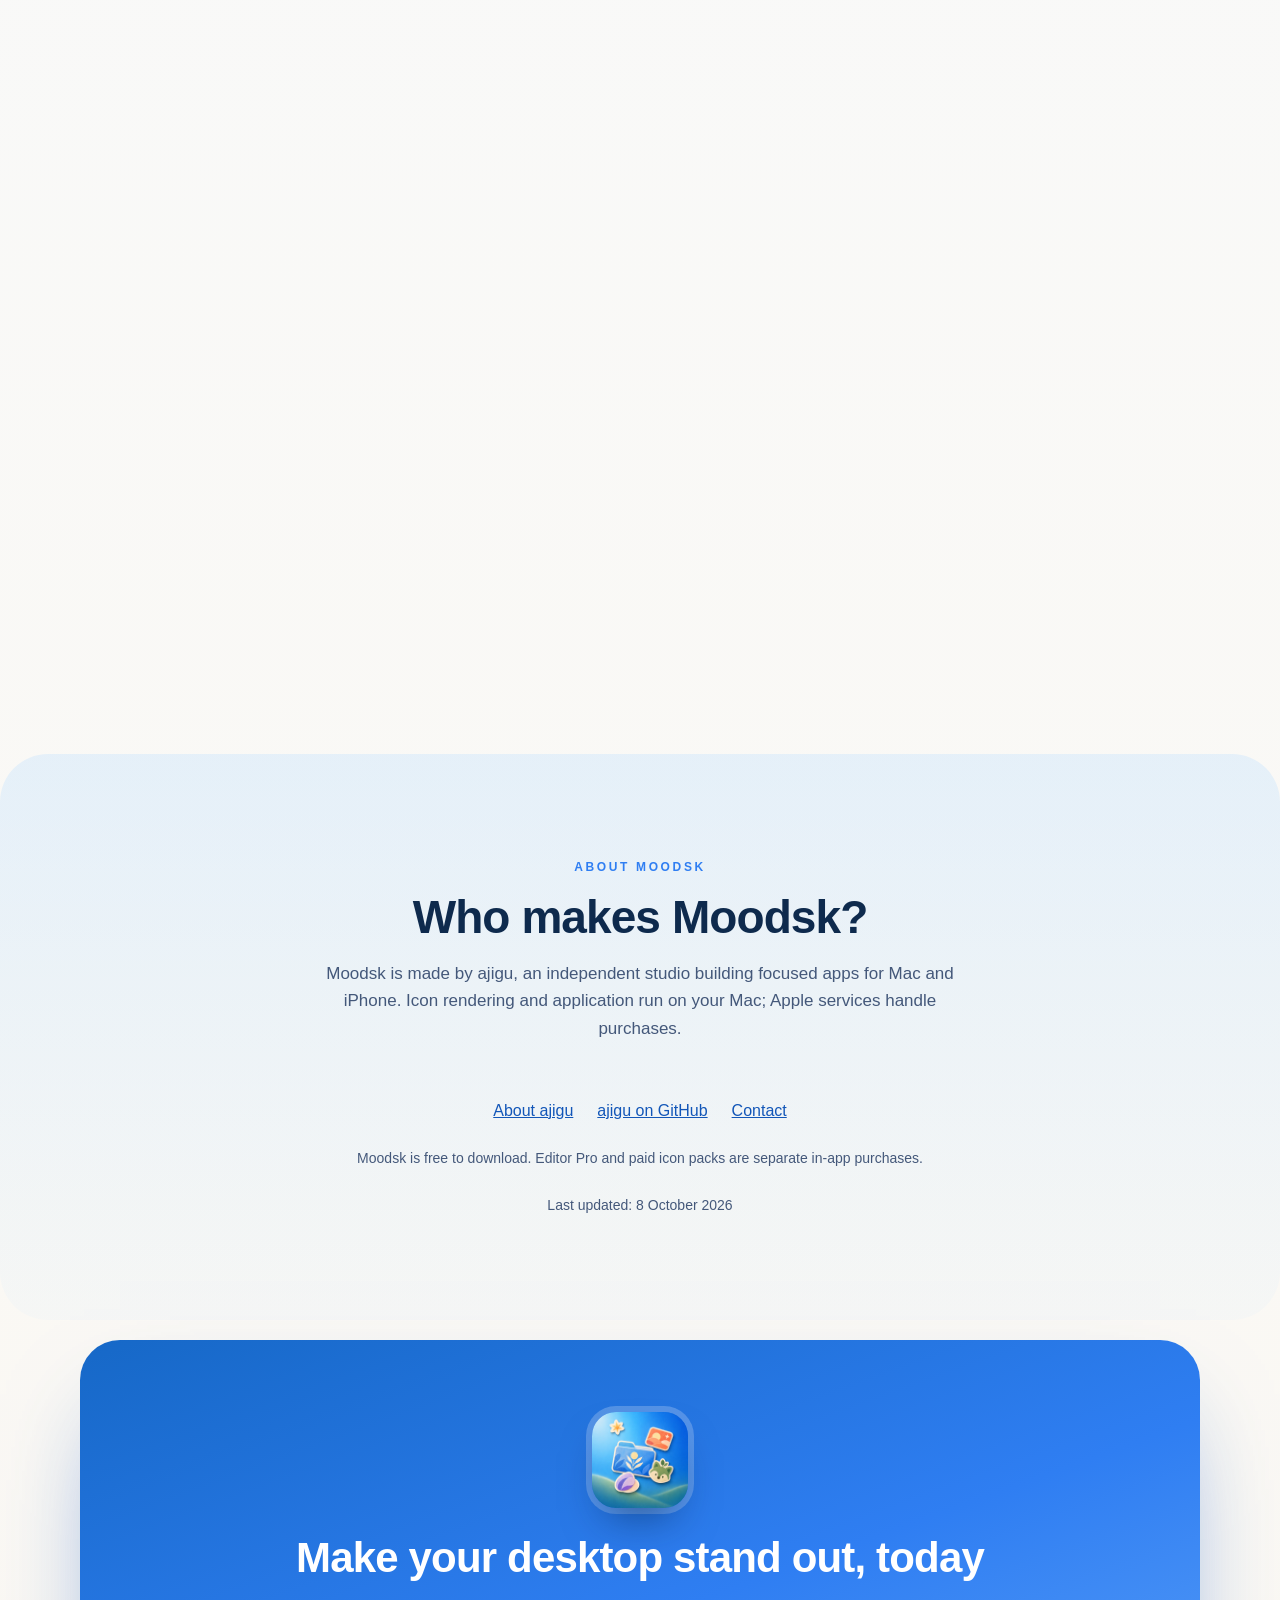
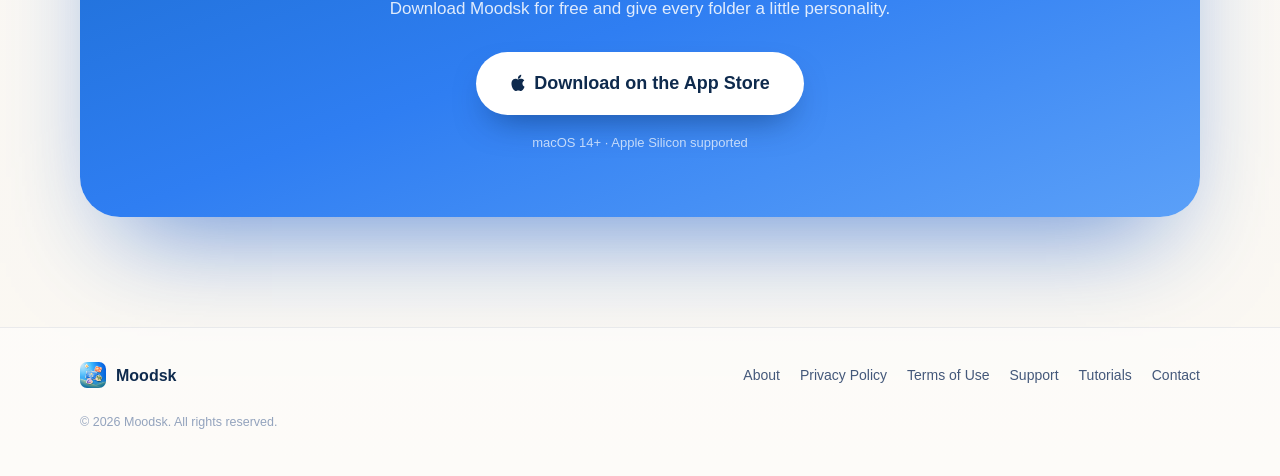
==== commit 70124eec: "Clarify folder icon headings and localized search metadata" ====
--- a/index.html
+++ b/index.html
@@ -4,22 +4,24 @@
   <meta charset="UTF-8" />
   <meta name="viewport" content="width=device-width, initial-scale=1.0" />
   <meta name="theme-color" content="#eaf5ff" />
-  <title>Moodsk — Custom Icons for Mac &amp; Finder</title>
-  <meta name="description" content="Moodsk is a focused icon editor for macOS. Design file and folder icons from images, SF Symbols or text, apply them one by one or in batches, and restore defaults from Finder." />
+  <title>Moodsk — Folder Icon Maker &amp; Changer for Mac</title>
+  <meta name="description" content="Create custom file and folder icons on Mac with images, text, emoji or SF Symbols. Use Moodsk to change icons in batches and restore defaults from Finder." />
   <link rel="canonical" href="https://moodsk.ajigu.com/" />
   <link rel="alternate" hreflang="en-GB" href="https://moodsk.ajigu.com/" />
   <link rel="alternate" hreflang="zh-Hans" href="https://moodsk.ajigu.com/zh-hans/" />
   <link rel="alternate" hreflang="ja" href="https://moodsk.ajigu.com/ja/" />
   <link rel="alternate" hreflang="ko" href="https://moodsk.ajigu.com/ko/" />
   <link rel="alternate" hreflang="x-default" href="https://moodsk.ajigu.com/" />
-  <meta property="og:title" content="Moodsk — Custom Icons for Mac &amp; Finder" />
-  <meta property="og:description" content="Design file and folder icons from images, SF Symbols or text, apply them one by one or in batches, and restore defaults from Finder." />
+  <meta property="og:title" content="Moodsk — Folder Icon Maker &amp; Changer for Mac" />
+  <meta property="og:description" content="Create custom file and folder icons on Mac with images, text, emoji or SF Symbols. Use Moodsk to change icons in batches and restore defaults from Finder." />
   <meta property="og:image" content="https://moodsk.ajigu.com/assets/og-image.jpg" />
   <meta property="og:type" content="website" />
   <meta property="og:url" content="https://moodsk.ajigu.com/" />
   <meta property="og:locale" content="en_GB" />
   <meta property="og:site_name" content="Moodsk" />
   <meta name="twitter:card" content="summary_large_image" />
+  <meta name="twitter:title" content="Moodsk — Folder Icon Maker &amp; Changer for Mac" />
+  <meta name="twitter:description" content="Create custom file and folder icons on Mac with images, text, emoji or SF Symbols. Use Moodsk to change icons in batches and restore defaults from Finder." />
   <link rel="icon" type="image/png" href="assets/favicon.png" />
   <link rel="apple-touch-icon" href="assets/apple-touch-icon.png" />
   <script type="application/ld+json">
@@ -48,7 +50,7 @@
         "name": "Moodsk",
         "operatingSystem": "macOS",
         "applicationCategory": "UtilitiesApplication",
-        "description": "Moodsk is a focused icon editor for macOS. Design file and folder icons from images, SF Symbols or text, apply them one by one or in batches, and restore defaults from Finder.",
+        "description": "Create custom file and folder icons on Mac with images, text, emoji or SF Symbols. Use Moodsk to change icons in batches and restore defaults from Finder.",
         "offers": { "@type": "Offer", "price": "0", "priceCurrency": "USD" },
         "url": "https://moodsk.ajigu.com/",
         "author": { "@id": "https://ajigu.com/#organization" },
@@ -58,7 +60,7 @@
       {
         "@type": "WebPage",
         "@id": "https://moodsk.ajigu.com/#webpage",
-        "name": "Moodsk — Custom Icons for Mac & Finder",
+        "name": "Moodsk — Folder Icon Maker & Changer for Mac",
         "url": "https://moodsk.ajigu.com/",
         "inLanguage": "en-GB",
         "dateModified": "2026-10-08",
@@ -128,11 +130,11 @@
 
     <div class="container hero-inner">
       <p class="eyebrow reveal">CUSTOM ICONS FOR MAC &amp; FINDER</p>
-      <h1 class="hero-title reveal">Make your Mac,<br /><span class="grad">unmistakably yours.</span></h1>
+      <h1 class="hero-title reveal">Create custom folder icons<br /><span class="grad">for your Mac.</span></h1>
       <p class="hero-sub reveal">
-        Moodsk is a focused icon editor for files and folders. Create icons from images,
-        SF Symbols or text, apply them one by one or in batches, and restore defaults
-        from Finder whenever you like.
+        Create file and folder icons from images, text, emoji or SF Symbols.
+        Change icons one by one or in batches, and restore defaults from Finder
+        whenever you like.
       </p>
       <div class="hero-actions reveal">
         <a class="btn btn-primary" href="https://apps.apple.com/gb/app/moodsk-folder-icon-maker/id6752535811?mt=12">
@@ -176,7 +178,7 @@
     <div class="container">
       <header class="section-head reveal">
         <p class="eyebrow">EVERYTHING YOU NEED</p>
-        <h2>What can you do with Moodsk?</h2>
+        <h2>How do you create, change and restore folder icons?</h2>
         <p class="lede">Moodsk lets you create custom file and folder icons, apply them to one or more items, and restore the originals. Use images, SF Symbols, text or emoji as your starting point.</p>
       </header>
 
@@ -233,7 +235,7 @@
     <div class="container">
       <header class="section-head reveal">
         <p class="eyebrow eyebrow-light">LAYER-BASED EDITOR</p>
-        <h2>How do you design a custom icon?</h2>
+        <h2>How do you design custom folder icons?</h2>
         <p class="lede lede-light">Layer images, symbols and text freely. Font families and weights, automatic sizing, outlines and effects — every detail is yours to decide.</p>
       </header>
 
@@ -290,7 +292,7 @@
     <div class="container split">
       <div class="split-copy reveal">
         <p class="eyebrow">DRAG &amp; DROP</p>
-        <h2>Can you change several icons at once?</h2>
+        <h2>How do you change folder icons in batches?</h2>
         <p class="lede">Drag files or folders into the window and the icon is replaced the moment you let go. You can also export a brand-new folder with its icon already set.</p>
         <ul class="tick-list">
           <li>Single or multi-file drops, plus the system open panel</li>
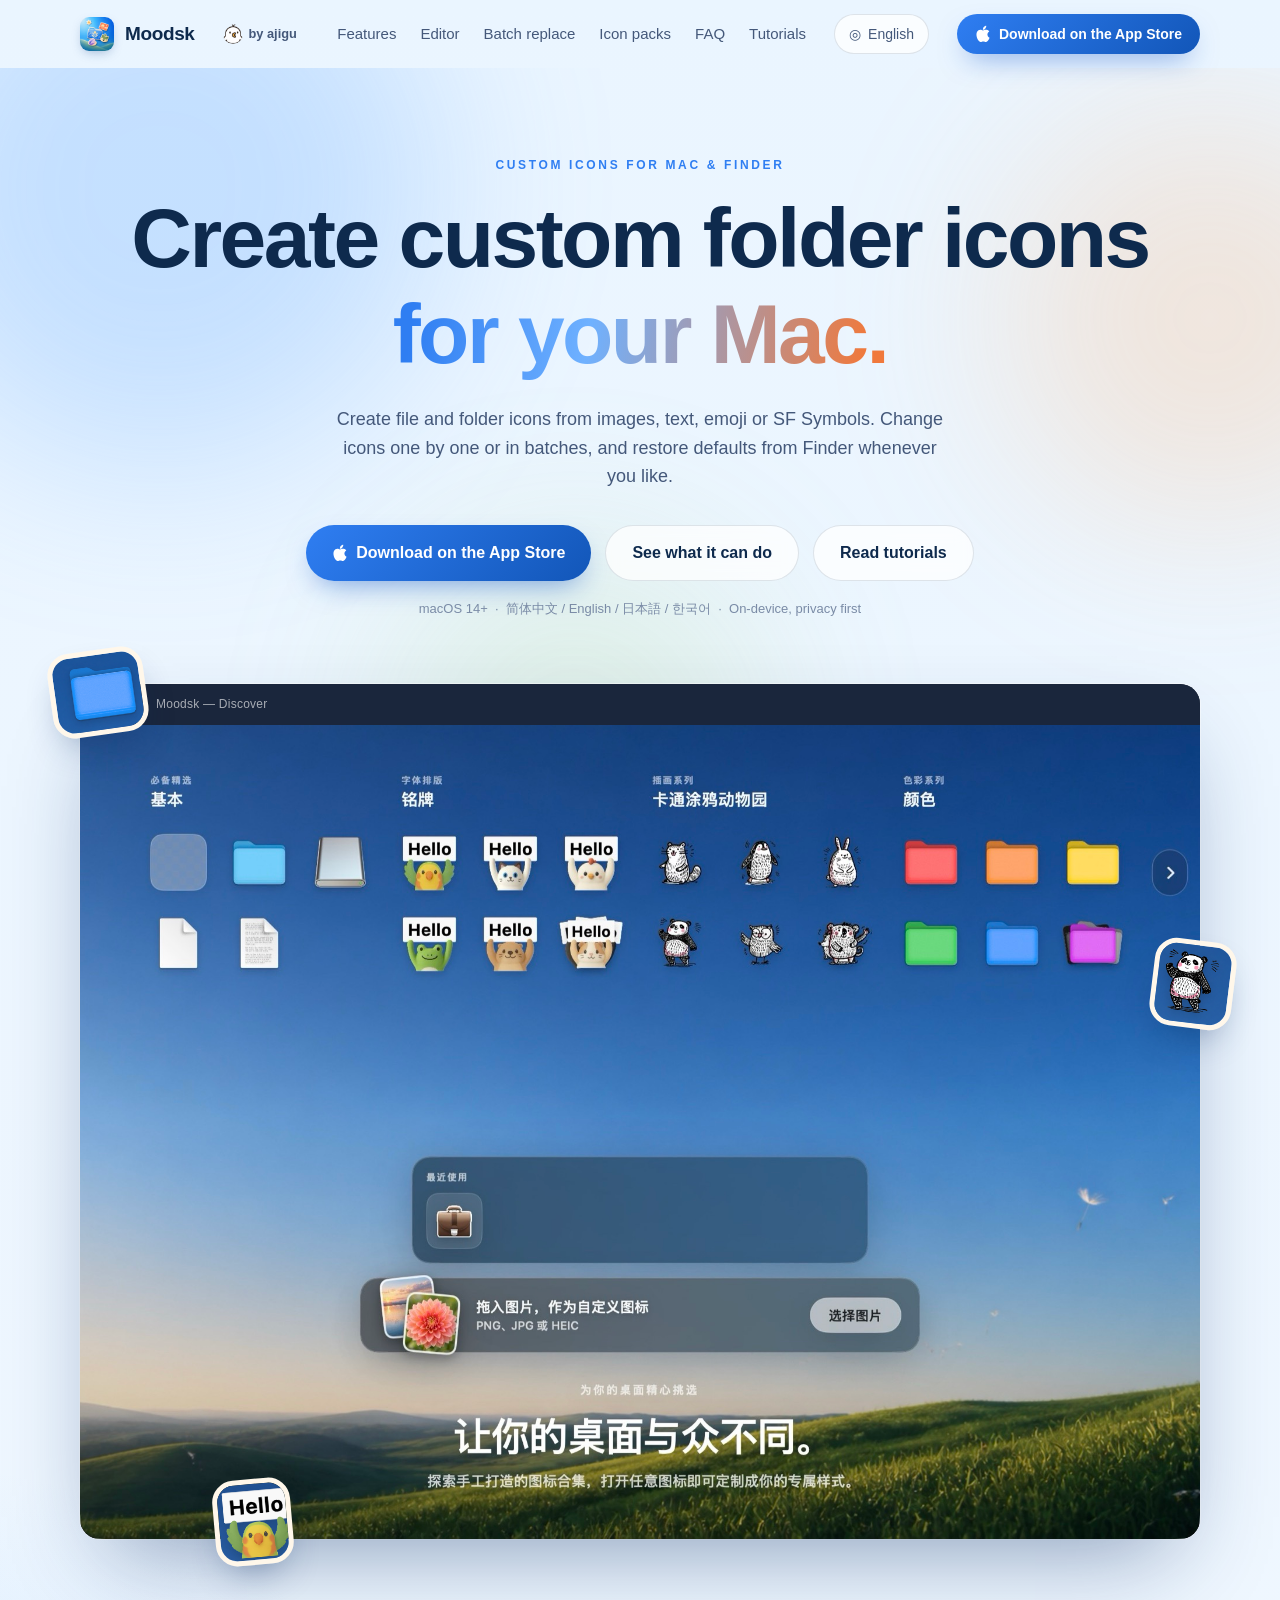
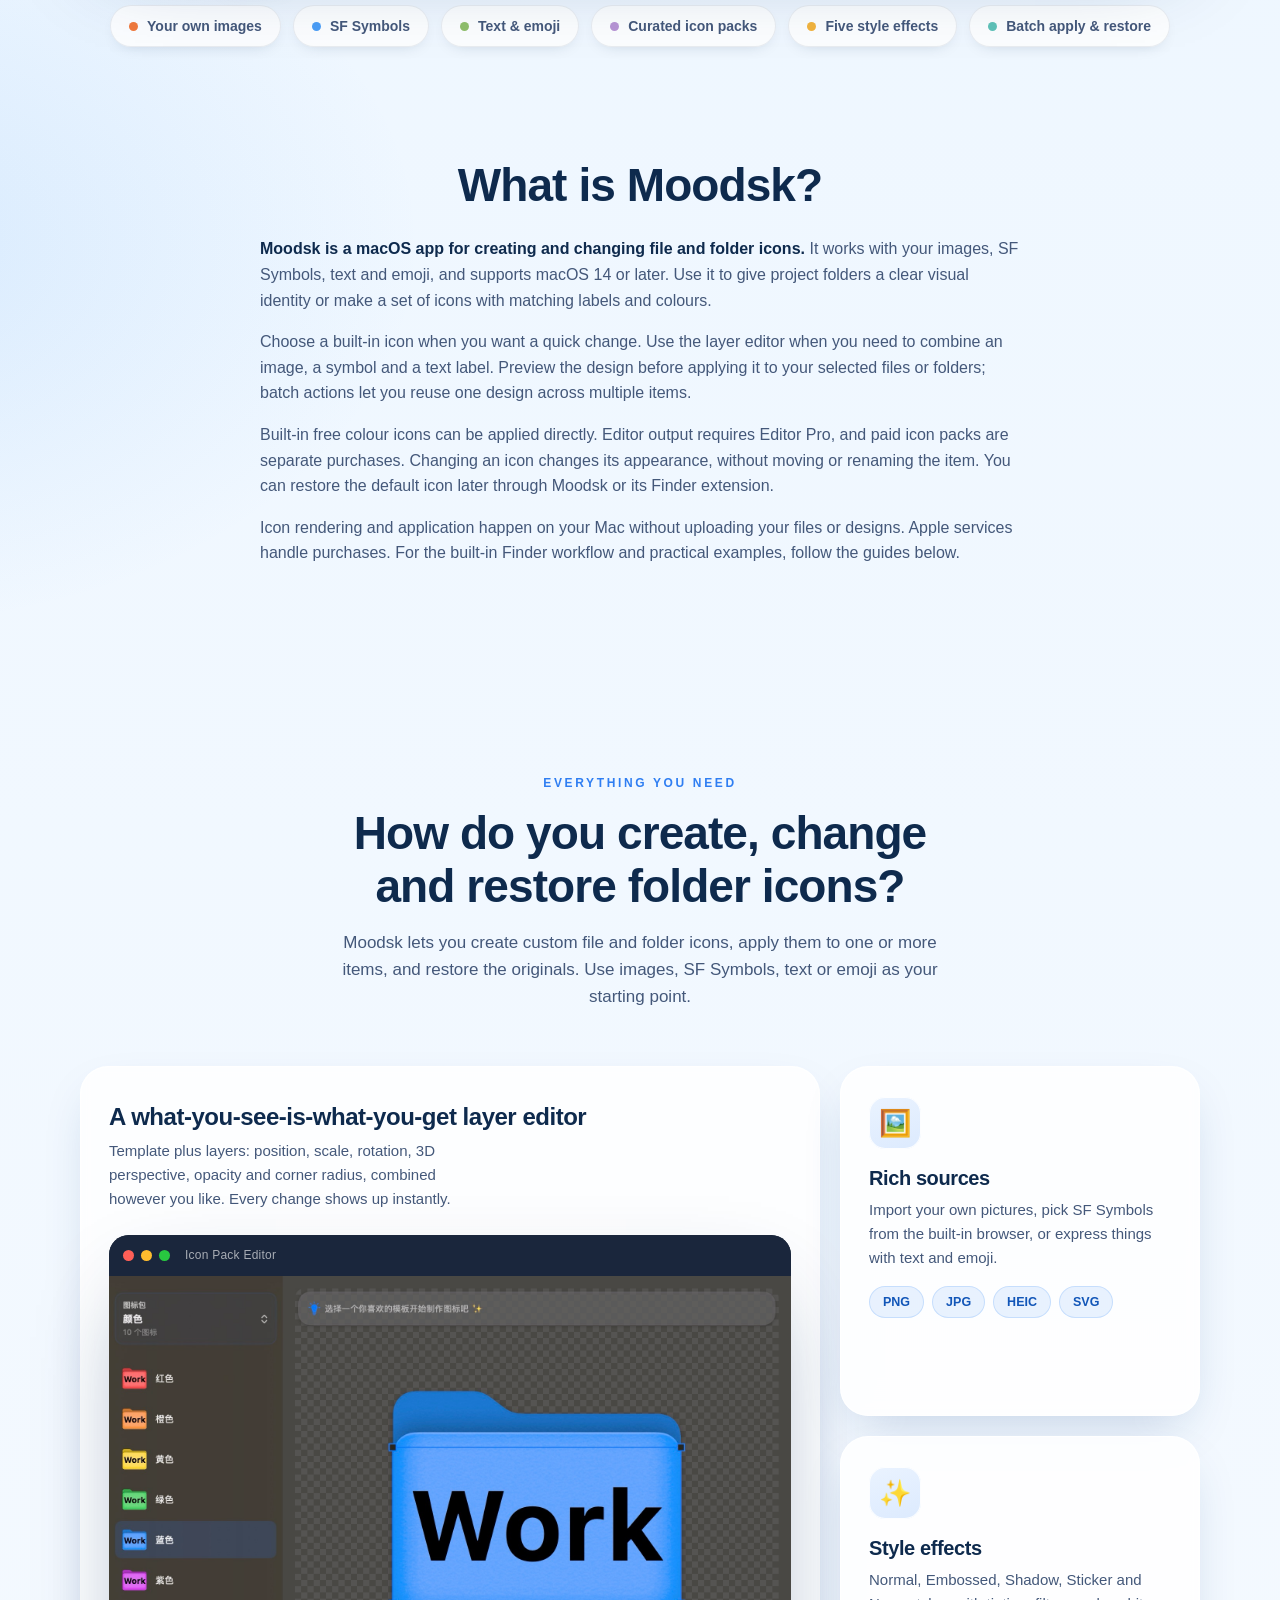
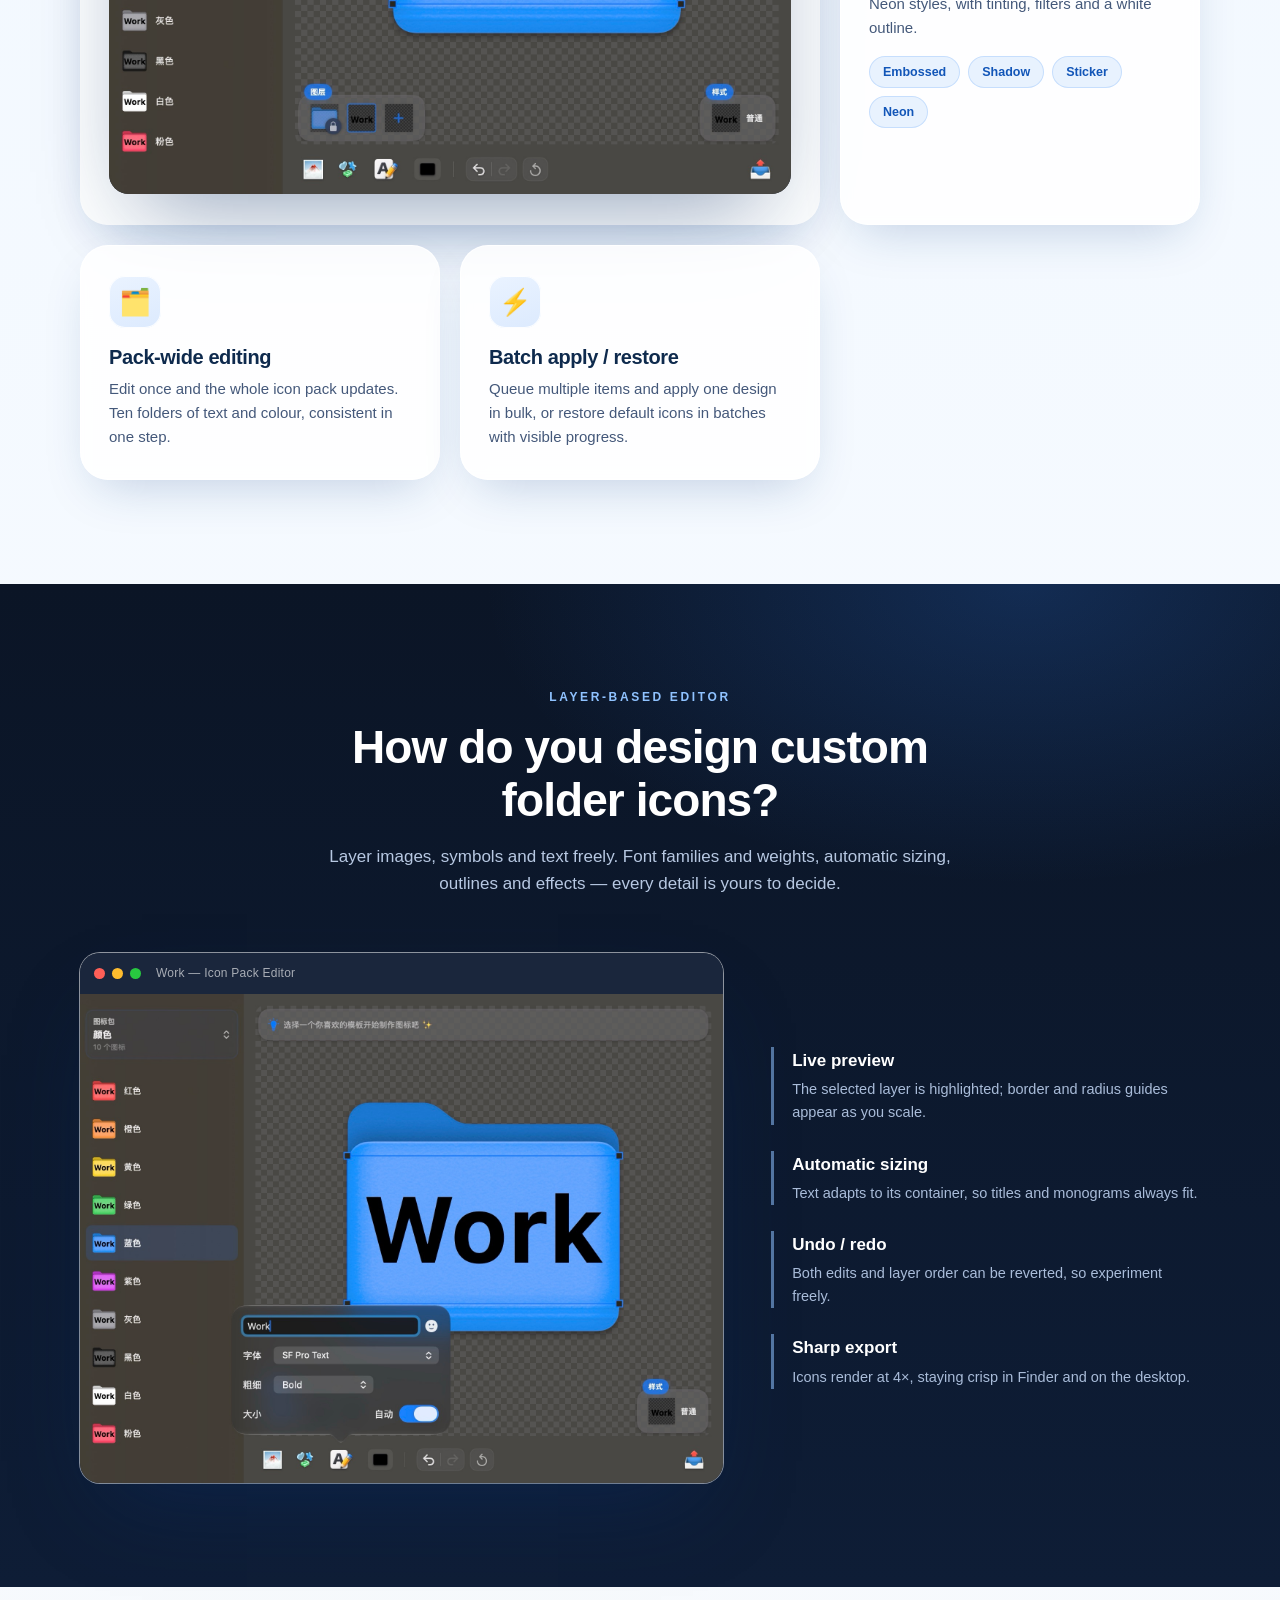
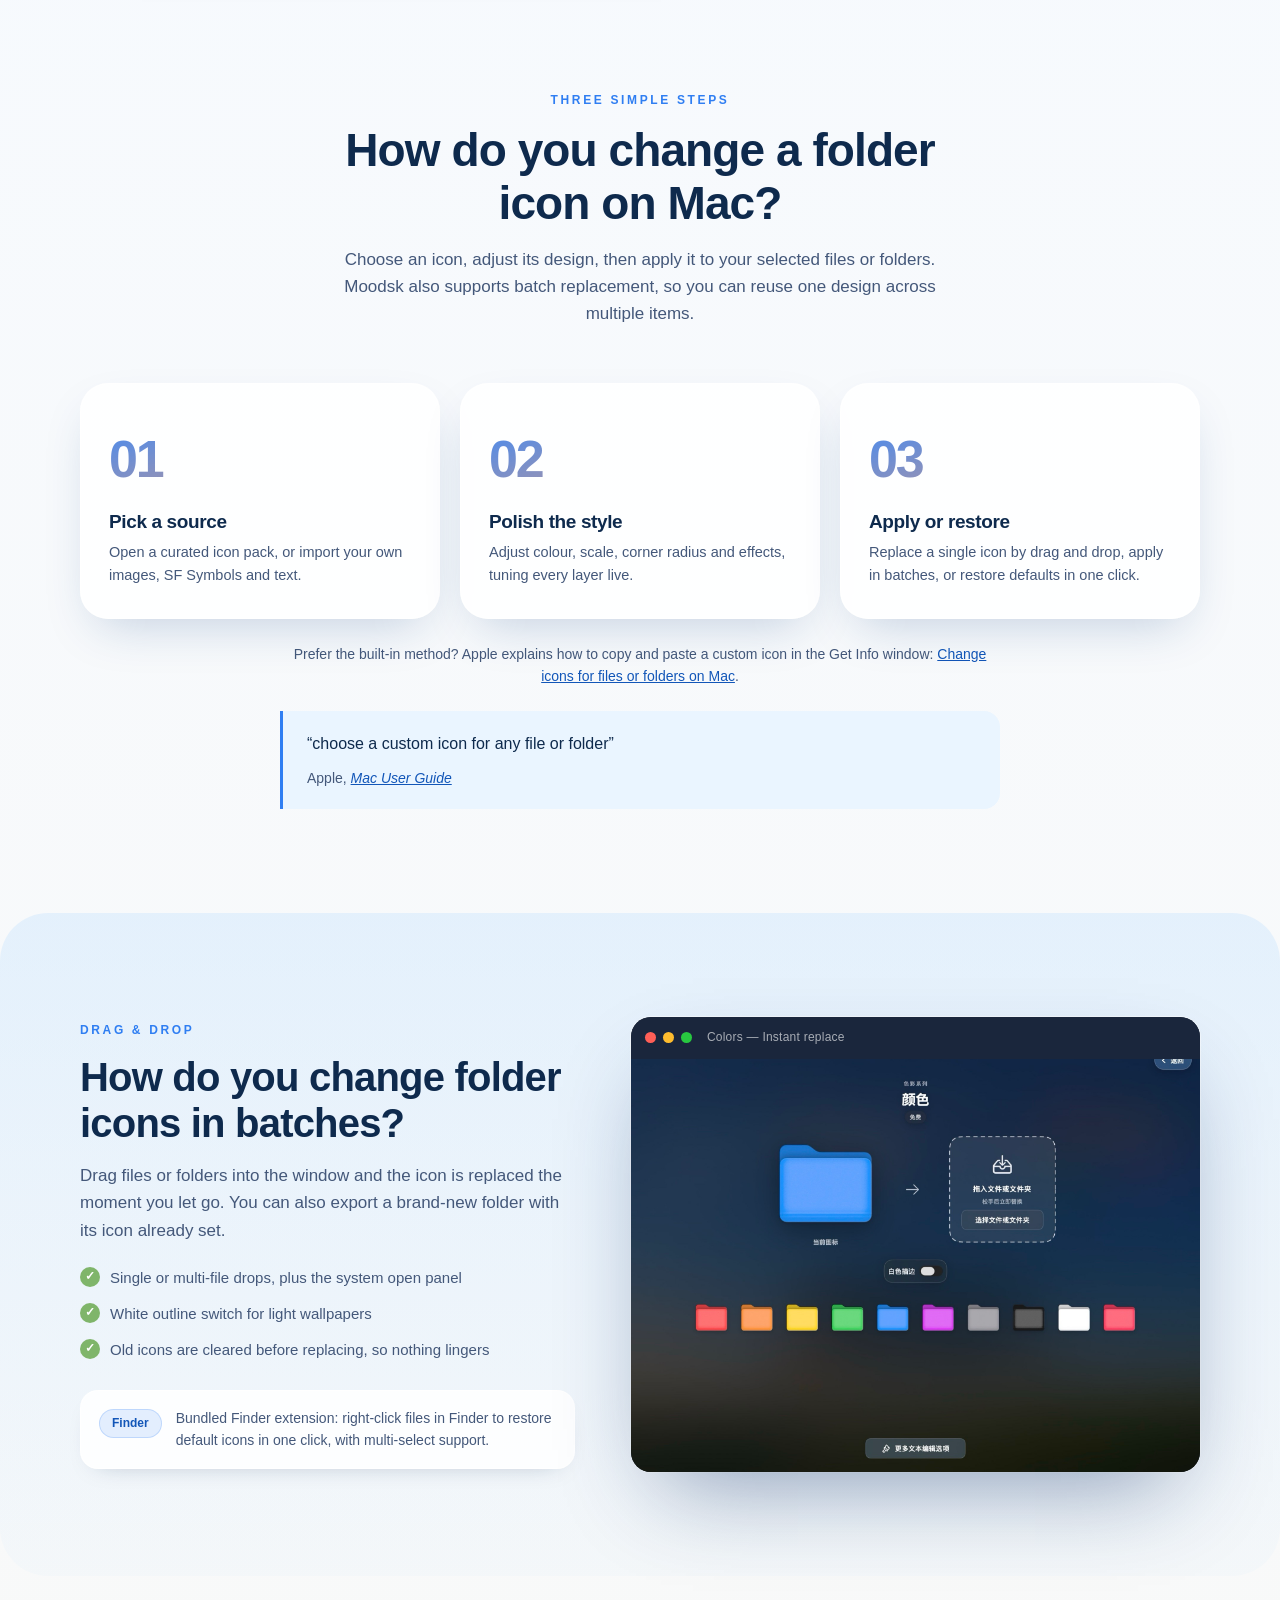
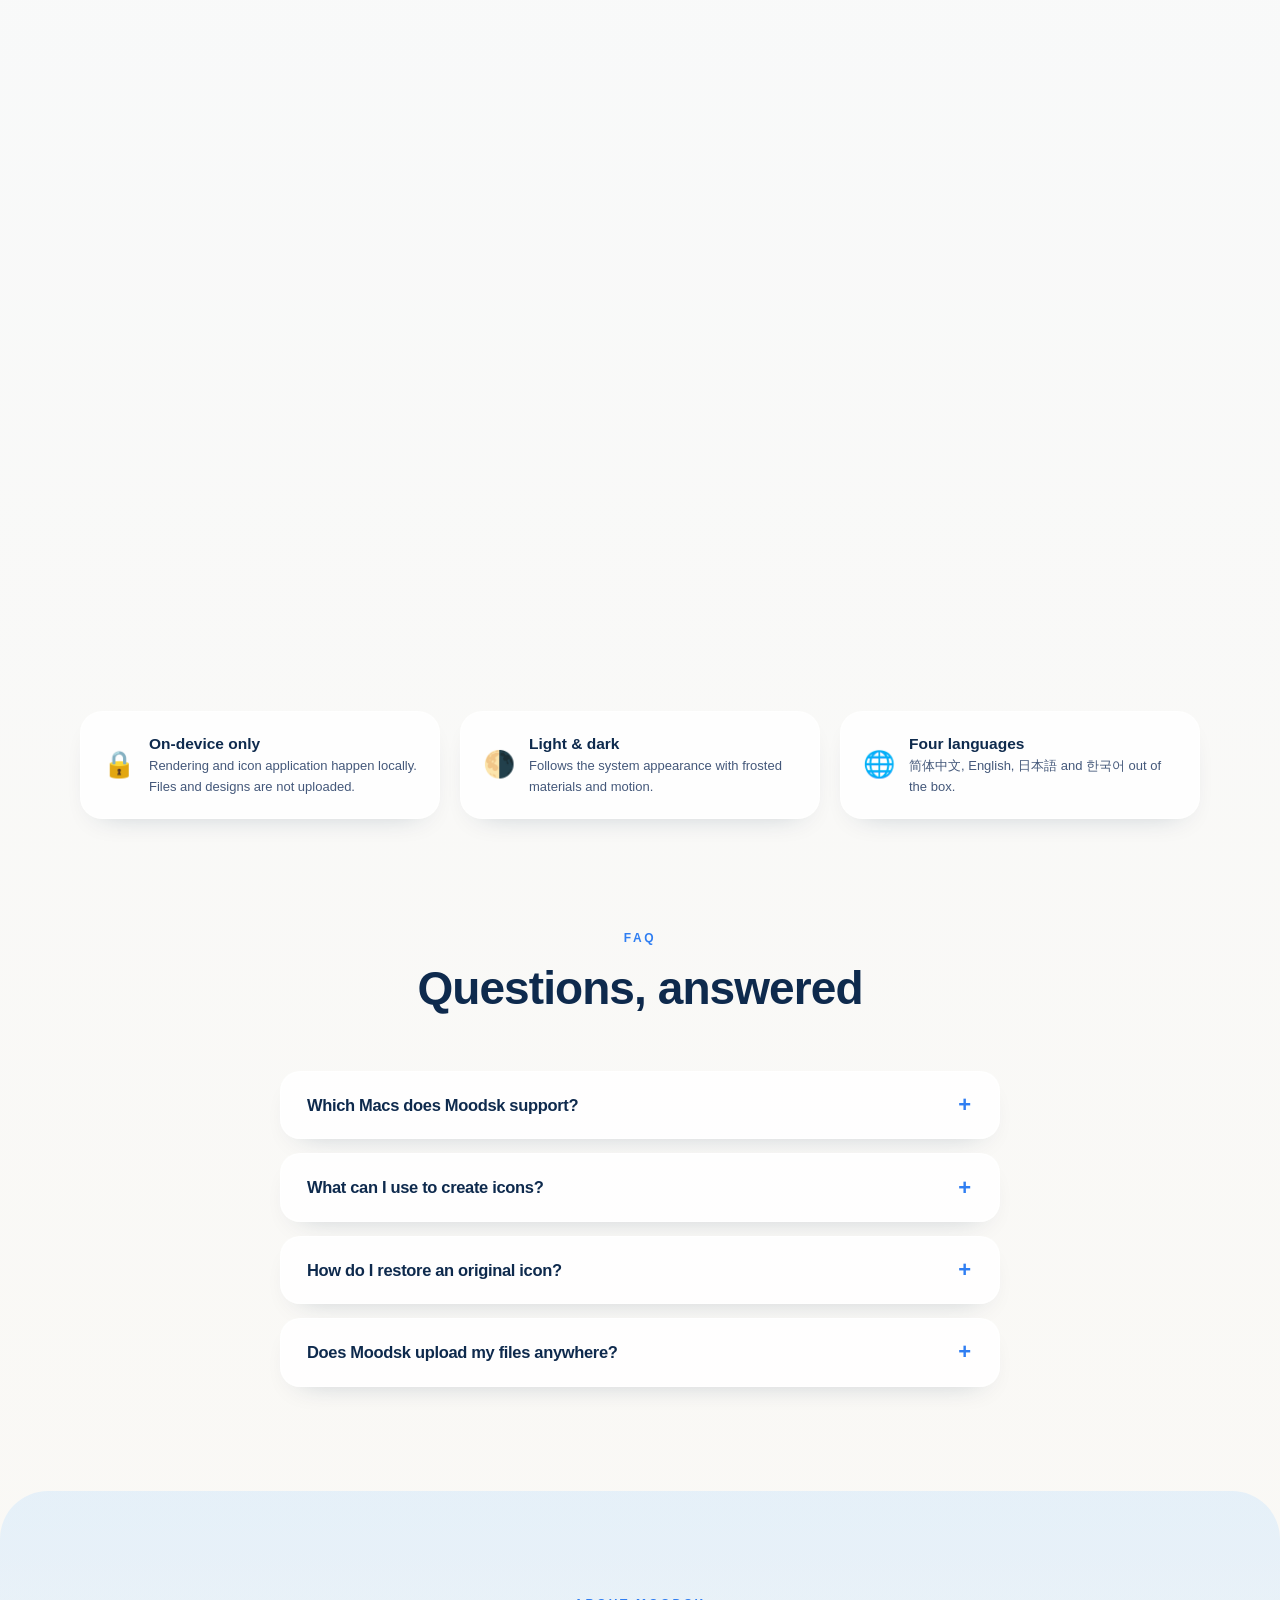
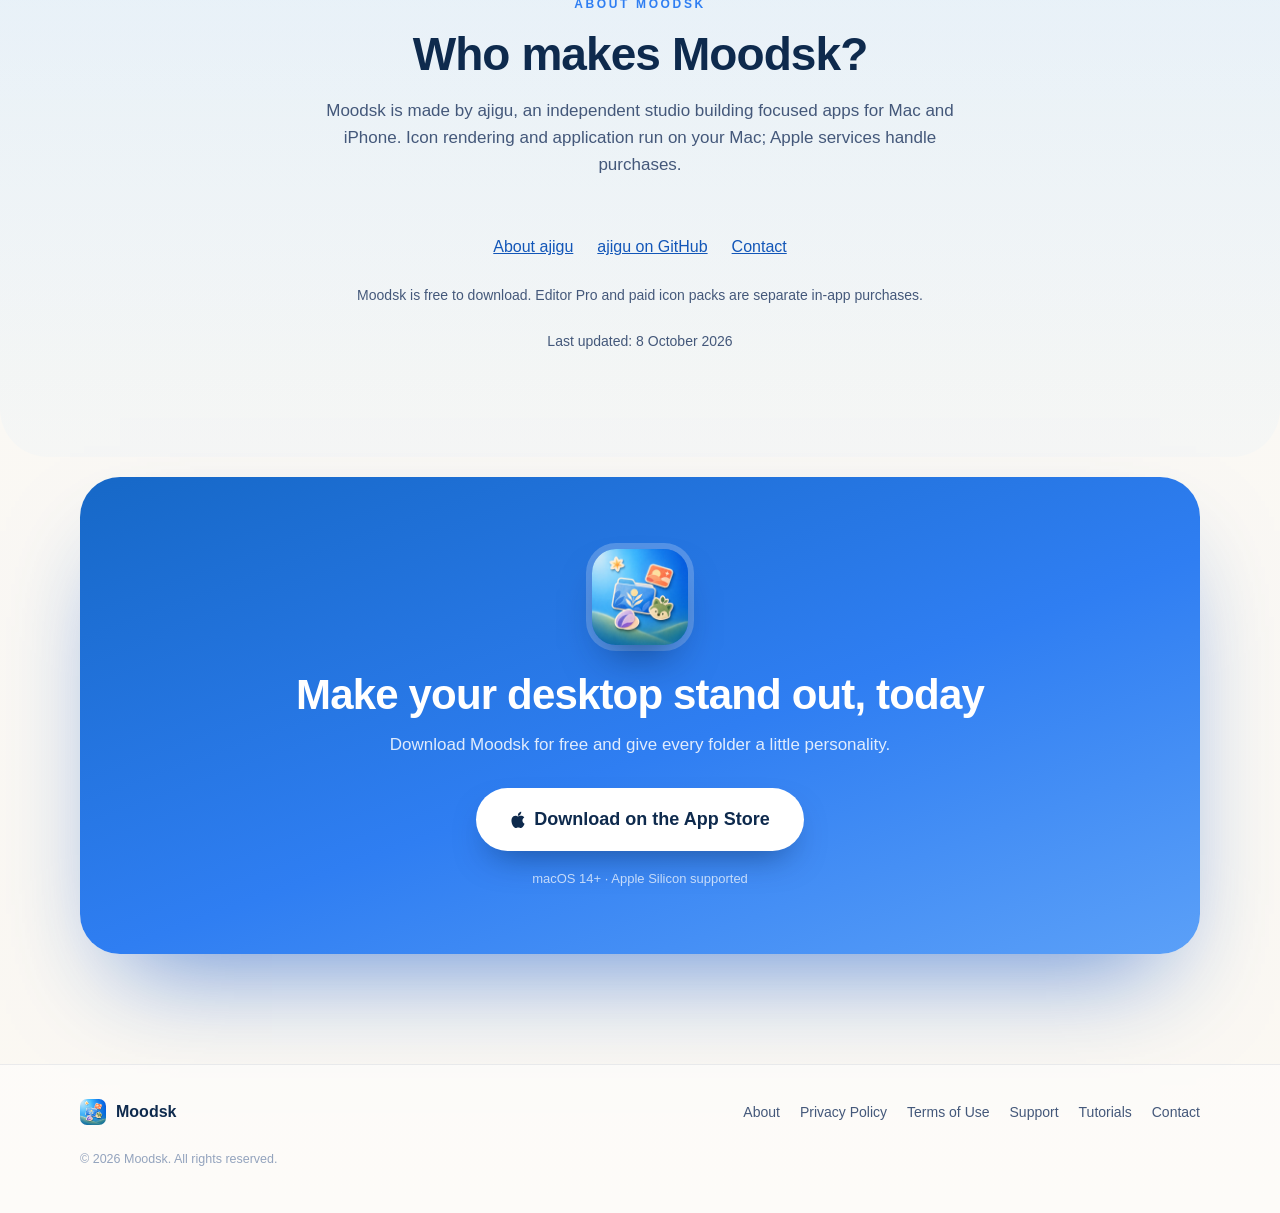
==== commit 584bc97a: "Add product answers and localized About pages" ====
--- a/index.html
+++ b/index.html
@@ -25,51 +25,74 @@
   <link rel="icon" type="image/png" href="assets/favicon.png" />
   <link rel="apple-touch-icon" href="assets/apple-touch-icon.png" />
   <script type="application/ld+json">
-  {
-    "@context": "https://schema.org",
-    "@graph": [
-      {
-        "@type": "Organization",
-        "@id": "https://ajigu.com/#organization",
-        "name": "ajigu",
-        "url": "https://ajigu.com/",
-        "logo": "https://ajigu.com/assets/logo.png",
-        "sameAs": ["https://github.com/Ajigu-Studio"]
+{
+  "@context": "https://schema.org",
+  "@graph": [
+    {
+      "@type": "SoftwareApplication",
+      "@id": "https://moodsk.ajigu.com/#app",
+      "name": "Moodsk",
+      "operatingSystem": "macOS",
+      "applicationCategory": "UtilitiesApplication",
+      "description": "Create custom file and folder icons on Mac with images, text, emoji or SF Symbols. Use Moodsk to change icons in batches and restore defaults from Finder.",
+      "offers": {
+        "@type": "Offer",
+        "price": "0",
+        "priceCurrency": "USD"
       },
-      {
-        "@type": "WebSite",
-        "@id": "https://moodsk.ajigu.com/#website",
-        "name": "Moodsk",
-        "url": "https://moodsk.ajigu.com/",
-        "inLanguage": ["en-GB", "zh-Hans", "ja", "ko"],
-        "publisher": { "@id": "https://ajigu.com/#organization" }
+      "url": "https://moodsk.ajigu.com/",
+      "author": {
+        "@id": "https://ajigu.com/#organization"
       },
-      {
-        "@type": "SoftwareApplication",
-        "@id": "https://moodsk.ajigu.com/#app",
-        "name": "Moodsk",
-        "operatingSystem": "macOS",
-        "applicationCategory": "UtilitiesApplication",
-        "description": "Create custom file and folder icons on Mac with images, text, emoji or SF Symbols. Use Moodsk to change icons in batches and restore defaults from Finder.",
-        "offers": { "@type": "Offer", "price": "0", "priceCurrency": "USD" },
-        "url": "https://moodsk.ajigu.com/",
-        "author": { "@id": "https://ajigu.com/#organization" },
-        "sameAs": ["https://apps.apple.com/app/id6752535811"],
-        "image": "https://moodsk.ajigu.com/assets/og-image.jpg"
+      "sameAs": [
+        "https://apps.apple.com/app/id6752535811"
+      ],
+      "image": "https://moodsk.ajigu.com/assets/og-image.jpg"
+    },
+    {
+      "@type": "WebSite",
+      "@id": "https://moodsk.ajigu.com/#website",
+      "name": "Moodsk",
+      "url": "https://moodsk.ajigu.com/",
+      "inLanguage": [
+        "en-GB",
+        "zh-Hans",
+        "ja",
+        "ko"
+      ],
+      "publisher": {
+        "@id": "https://ajigu.com/#organization"
+      }
+    },
+    {
+      "@type": "WebPage",
+      "@id": "https://moodsk.ajigu.com/#webpage",
+      "name": "Moodsk — Folder Icon Maker & Changer for Mac",
+      "url": "https://moodsk.ajigu.com/",
+      "inLanguage": "en-GB",
+      "dateModified": "2026-10-08",
+      "isPartOf": {
+        "@id": "https://moodsk.ajigu.com/#website"
       },
-      {
-        "@type": "WebPage",
-        "@id": "https://moodsk.ajigu.com/#webpage",
-        "name": "Moodsk — Folder Icon Maker & Changer for Mac",
-        "url": "https://moodsk.ajigu.com/",
-        "inLanguage": "en-GB",
-        "dateModified": "2026-10-08",
-        "isPartOf": { "@id": "https://moodsk.ajigu.com/#website" },
-        "author": { "@id": "https://ajigu.com/#organization" },
-        "mainEntity": { "@id": "https://moodsk.ajigu.com/#app" }
+      "author": {
+        "@id": "https://ajigu.com/#organization"
+      },
+      "mainEntity": {
+        "@id": "https://moodsk.ajigu.com/#app"
       }
-    ]
-  }
+    },
+    {
+      "@type": "Organization",
+      "@id": "https://ajigu.com/#organization",
+      "name": "ajigu",
+      "url": "https://ajigu.com/",
+      "logo": "https://ajigu.com/assets/logo.png",
+      "sameAs": [
+        "https://github.com/Ajigu-Studio"
+      ]
+    }
+  ]
+}
   </script>
   <script type="application/ld+json">
   {
@@ -120,6 +143,7 @@
     </div>
   </header>
 
+  <main id="main-content">
   <!-- ============ Hero ============ -->
   <section class="hero">
     <div class="hero-bg" aria-hidden="true">
@@ -170,6 +194,20 @@
       <span class="chip"><span class="chip-dot" style="--c:#b794d4"></span>Curated icon packs</span>
       <span class="chip"><span class="chip-dot" style="--c:#f2b33d"></span>Five style effects</span>
       <span class="chip"><span class="chip-dot" style="--c:#5ec2b8"></span>Batch apply &amp; restore</span>
+    </div>
+  </section>
+
+  <section class="section product-overview" id="overview">
+    <div class="container">
+      <header class="section-head">
+        <h2>What is Moodsk?</h2>
+      </header>
+      <div class="answer-summary">
+        <p><strong>Moodsk is a macOS app for creating and changing file and folder icons.</strong> It works with your images, SF Symbols, text and emoji, and supports macOS 14 or later. Use it to give project folders a clear visual identity or make a set of icons with matching labels and colours.</p>
+        <p>Choose a built-in icon when you want a quick change. Use the layer editor when you need to combine an image, a symbol and a text label. Preview the design before applying it to your selected files or folders; batch actions let you reuse one design across multiple items.</p>
+        <p>Built-in free colour icons can be applied directly. Editor output requires Editor Pro, and paid icon packs are separate purchases. Changing an icon changes its appearance, without moving or renaming the item. You can restore the default icon later through Moodsk or its Finder extension.</p>
+        <p>Icon rendering and application happen on your Mac without uploading your files or designs. Apple services handle purchases. For the built-in Finder workflow and practical examples, follow the guides below.</p>
+      </div>
     </div>
   </section>
 
@@ -284,6 +322,10 @@
         </li>
       </ol>
       <p class="source-note">Prefer the built-in method? Apple explains how to copy and paste a custom icon in the Get Info window: <a href="https://support.apple.com/guide/mac-help/change-icons-for-files-or-folders-on-mac-mchlp2313/mac">Change icons for files or folders on Mac</a>.</p>
+      <blockquote class="source-quote">
+        <p><q>choose a custom icon for any file or folder</q></p>
+        <footer>Apple, <cite><a href="https://support.apple.com/guide/mac-help/change-icons-for-files-or-folders-on-mac-mchlp2313/mac">Mac User Guide</a></cite></footer>
+      </blockquote>
     </div>
   </section>
 
@@ -420,6 +462,7 @@
     </div>
   </section>
 
+  </main>
   <!-- ============ Footer ============ -->
   <footer class="footer">
     <div class="container footer-inner">
@@ -428,7 +471,7 @@
         <span>Moodsk</span>
       </div>
       <nav class="footer-links" aria-label="Footer links">
-        <a href="#about">About</a>
+        <a href="about/">About</a>
         <a href="privacy/">Privacy Policy</a>
         <a href="https://www.apple.com/legal/internet-services/itunes/dev/stdeula/">Terms of Use</a>
         <a href="support/">Support</a>
--- a/styles.css
+++ b/styles.css
@@ -62,7 +62,7 @@
   margin: 0 auto 56px;
 }
 
-.section-head h2 {
+.section-head h1, .section-head h2 {
   font-size: clamp(30px, 4.4vw, 46px);
   font-weight: 800;
 }
@@ -871,6 +871,15 @@
 .source-note a, .about-links a { color: var(--blue-deep); }
 .about-links { display: flex; flex-wrap: wrap; justify-content: center; gap: 12px 24px; }
 #about { scroll-margin-top: 160px; }
+.product-overview .section-head { margin-bottom: 24px; }
+.answer-summary { max-width: 760px; margin-inline: auto; color: var(--ink-soft); }
+.answer-summary p + p { margin-top: 16px; }
+.answer-summary strong { color: var(--ink); }
+.source-quote { max-width: 720px; margin: 24px auto 0; padding: 20px 24px; border-left: 3px solid var(--blue); background: var(--sky-2); border-radius: 0 16px 16px 0; }
+.source-quote footer { margin-top: 10px; font-size: 14px; color: var(--ink-soft); }
+.source-quote a { color: var(--blue-deep); }
+.about-page .legal-nav-inner { flex-wrap: wrap; gap: 20px; }
+.about-page .language-switcher { margin-left: auto; }
 
 /* ---------- Reveal on scroll ---------- */
 
